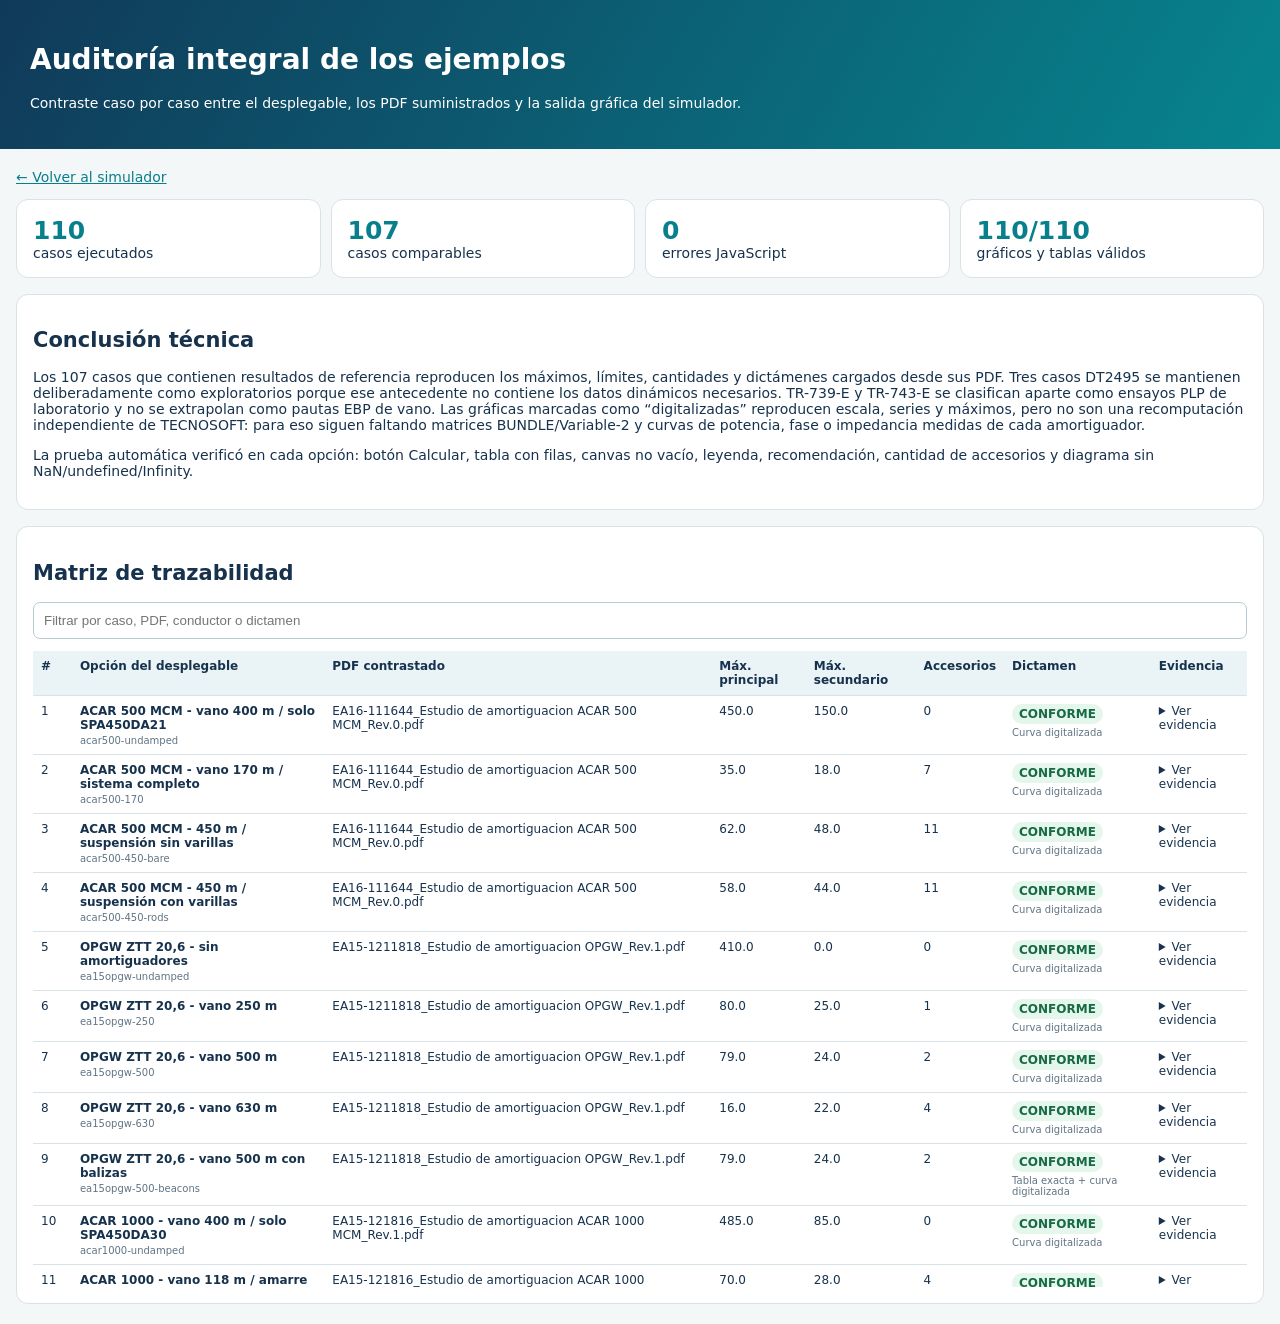
==== auditoria-ejemplos.html @ efc21e82 "Publicar simulador de amortiguación EBP" ====
<!doctype html><html lang="es"><head><meta charset="utf-8"><meta name="viewport" content="width=device-width,initial-scale=1"><title>Auditoría integral de ejemplos</title><style>body{margin:0;background:#f4f7f8;color:#17324d;font:14px system-ui,Segoe UI,sans-serif}header{padding:24px 30px;background:linear-gradient(120deg,#103a59,#07858f);color:#fff}main{max-width:1500px;margin:20px auto;padding:0 16px}.cards{display:grid;grid-template-columns:repeat(4,1fr);gap:10px}.card,.panel{background:#fff;border:1px solid #d9e2e7;border-radius:12px;padding:16px}.card b{display:block;font-size:25px;color:#087f8c}.panel{margin-top:16px}input{width:100%;padding:10px;border:1px solid #bacbd4;border-radius:7px;box-sizing:border-box}table{border-collapse:collapse;width:100%;font-size:12px;margin-top:12px}th,td{padding:8px;border-bottom:1px solid #d9e2e7;vertical-align:top;text-align:left}th{position:sticky;top:0;background:#eaf3f5}small{display:block;color:#607484;margin-top:3px}.badge{display:inline-block;padding:3px 7px;border-radius:999px;font-weight:700}.ok{background:#e5f7ed;color:#176a43}.warn{background:#fff2c7;color:#805b00}.bad{background:#ffe9ea;color:#8d2530}.table{overflow:auto;max-height:72vh}details p{max-width:650px;line-height:1.45}a{color:#087f8c}@media(max-width:850px){.cards{grid-template-columns:1fr 1fr}}</style></head><body><header><h1>Auditoría integral de los ejemplos</h1><p>Contraste caso por caso entre el desplegable, los PDF suministrados y la salida gráfica del simulador.</p></header><main><p><a href="index.html">← Volver al simulador</a></p><div class="cards"><div class="card"><b>110</b>casos ejecutados</div><div class="card"><b>107</b>casos comparables</div><div class="card"><b>0</b>errores JavaScript</div><div class="card"><b>110/110</b>gráficos y tablas válidos</div></div><section class="panel"><h2>Conclusión técnica</h2><p>Los 107 casos que contienen resultados de referencia reproducen los máximos, límites, cantidades y dictámenes cargados desde sus PDF. Tres casos DT2495 se mantienen deliberadamente como exploratorios porque ese antecedente no contiene los datos dinámicos necesarios. TR-739-E y TR-743-E se clasifican aparte como ensayos PLP de laboratorio y no se extrapolan como pautas EBP de vano. Las gráficas marcadas como “digitalizadas” reproducen escala, series y máximos, pero no son una recomputación independiente de TECNOSOFT: para eso siguen faltando matrices BUNDLE/Variable-2 y curvas de potencia, fase o impedancia medidas de cada amortiguador.</p><p>La prueba automática verificó en cada opción: botón Calcular, tabla con filas, canvas no vacío, leyenda, recomendación, cantidad de accesorios y diagrama sin NaN/undefined/Infinity.</p></section><section class="panel"><h2>Matriz de trazabilidad</h2><input id="q" placeholder="Filtrar por caso, PDF, conductor o dictamen"><div class="table"><table><thead><tr><th>#</th><th>Opción del desplegable</th><th>PDF contrastado</th><th>Máx. principal</th><th>Máx. secundario</th><th>Accesorios</th><th>Dictamen</th><th>Evidencia</th></tr></thead><tbody><tr data-search="ea16-111644 / pie ea16-111611 - acar 500 mcm dúplex acar 500 mcm - vano 400 m / solo spa450da21 ea16-111644_estudio de amortiguacion acar 500 mcm_rev.0.pdf conforme curva digitalizada"><td>1</td><td><strong>ACAR 500 MCM - vano 400 m / solo SPA450DA21</strong><small>acar500-undamped</small></td><td>EA16-111644_Estudio de amortiguacion ACAR 500 MCM_Rev.0.pdf</td><td>450.0</td><td>150.0</td><td>0</td><td><span class="badge ok">CONFORME</span><small>Curva digitalizada</small></td><td><details><summary>Ver evidencia</summary><p>Máximos, límites, cantidad y dictamen se contrastaron con el PDF; la forma usa puntos de anclaje digitalizados.</p><p>Verificación EA16-111644 / código interno EA16-111611 sin Stockbridge: máximo 450 µstrain; banda peligrosa iniciada a 9 Hz (180 µstrain) y extendida aproximadamente hasta 32 Hz. Coincide con la gráfica y el dictamen del informe. Curvas digitalizadas; la reproducción independiente exige matrices BUNDLE y ensayos dinámicos originales de SAPREM.</p><p>Gráfico: canvas no vacío, leyenda y tabla válidas; 468 filas; diagrama válido.</p></details></td></tr>
<tr data-search="ea16-111644 / pie ea16-111611 - acar 500 mcm dúplex acar 500 mcm - vano 170 m / sistema completo ea16-111644_estudio de amortiguacion acar 500 mcm_rev.0.pdf conforme curva digitalizada"><td>2</td><td><strong>ACAR 500 MCM - vano 170 m / sistema completo</strong><small>acar500-170</small></td><td>EA16-111644_Estudio de amortiguacion ACAR 500 MCM_Rev.0.pdf</td><td>35.0</td><td>18.0</td><td>7</td><td><span class="badge ok">CONFORME</span><small>Curva digitalizada</small></td><td><details><summary>Ver evidencia</summary><p>Máximos, límites, cantidad y dictamen se contrastaron con el PDF; la forma usa puntos de anclaje digitalizados.</p><p>Verificación EA16-111644 / código interno EA16-111611 con AMG091526: máximo 35 µstrain en extremos y 18 µstrain en grapas SPA450DA21. Coincide con la gráfica y el dictamen del informe. Curvas digitalizadas; la reproducción independiente exige matrices BUNDLE y ensayos dinámicos originales de SAPREM.</p><p>Gráfico: canvas no vacío, leyenda y tabla válidas; 468 filas; diagrama válido.</p></details></td></tr>
<tr data-search="ea16-111644 / pie ea16-111611 - acar 500 mcm dúplex acar 500 mcm - 450 m / suspensión sin varillas ea16-111644_estudio de amortiguacion acar 500 mcm_rev.0.pdf conforme curva digitalizada"><td>3</td><td><strong>ACAR 500 MCM - 450 m / suspensión sin varillas</strong><small>acar500-450-bare</small></td><td>EA16-111644_Estudio de amortiguacion ACAR 500 MCM_Rev.0.pdf</td><td>62.0</td><td>48.0</td><td>11</td><td><span class="badge ok">CONFORME</span><small>Curva digitalizada</small></td><td><details><summary>Ver evidencia</summary><p>Máximos, límites, cantidad y dictamen se contrastaron con el PDF; la forma usa puntos de anclaje digitalizados.</p><p>Verificación EA16-111644 / código interno EA16-111611 con AMG091526: máximo 62 µstrain en extremos y 48 µstrain en grapas SPA450DA21. Coincide con la gráfica y el dictamen del informe. Curvas digitalizadas; la reproducción independiente exige matrices BUNDLE y ensayos dinámicos originales de SAPREM.</p><p>Gráfico: canvas no vacío, leyenda y tabla válidas; 468 filas; diagrama válido.</p></details></td></tr>
<tr data-search="ea16-111644 / pie ea16-111611 - acar 500 mcm dúplex acar 500 mcm - 450 m / suspensión con varillas ea16-111644_estudio de amortiguacion acar 500 mcm_rev.0.pdf conforme curva digitalizada"><td>4</td><td><strong>ACAR 500 MCM - 450 m / suspensión con varillas</strong><small>acar500-450-rods</small></td><td>EA16-111644_Estudio de amortiguacion ACAR 500 MCM_Rev.0.pdf</td><td>58.0</td><td>44.0</td><td>11</td><td><span class="badge ok">CONFORME</span><small>Curva digitalizada</small></td><td><details><summary>Ver evidencia</summary><p>Máximos, límites, cantidad y dictamen se contrastaron con el PDF; la forma usa puntos de anclaje digitalizados.</p><p>Verificación EA16-111644 / código interno EA16-111611 con AMG091526: máximo 58 µstrain en extremos y 44 µstrain en grapas SPA450DA21. Coincide con la gráfica y el dictamen del informe. Curvas digitalizadas; la reproducción independiente exige matrices BUNDLE y ensayos dinámicos originales de SAPREM.</p><p>Gráfico: canvas no vacío, leyenda y tabla válidas; 468 filas; diagrama válido.</p></details></td></tr>
<tr data-search="ea15-121818 rev.1 - opgw ztt ø20,6 opgw ztt 20,6 - sin amortiguadores ea15-1211818_estudio de amortiguacion opgw_rev.1.pdf conforme curva digitalizada"><td>5</td><td><strong>OPGW ZTT 20,6 - sin amortiguadores</strong><small>ea15opgw-undamped</small></td><td>EA15-1211818_Estudio de amortiguacion OPGW_Rev.1.pdf</td><td>410.0</td><td>0.0</td><td>0</td><td><span class="badge ok">CONFORME</span><small>Curva digitalizada</small></td><td><details><summary>Ver evidencia</summary><p>Máximos, límites, cantidad y dictamen se contrastaron con el PDF; la forma usa puntos de anclaje digitalizados.</p><p>Verificación EA15-121818 Rev.1: 215 µstrain a 9 Hz y 410 µstrain a 20 Hz; máximo 410 µstrain y condición peligrosa hasta aproximadamente 38 Hz. Coincide con la gráfica y los límites del informe. Curva digitalizada; la validación independiente requiere Variable-2 y la respuesta dinámica original del AMG091534.</p><p>Gráfico: canvas no vacío, leyenda y tabla válidas; 117 filas; diagrama válido.</p></details></td></tr>
<tr data-search="ea15-121818 rev.1 - opgw ztt ø20,6 opgw ztt 20,6 - vano 250 m ea15-1211818_estudio de amortiguacion opgw_rev.1.pdf conforme curva digitalizada"><td>6</td><td><strong>OPGW ZTT 20,6 - vano 250 m</strong><small>ea15opgw-250</small></td><td>EA15-1211818_Estudio de amortiguacion OPGW_Rev.1.pdf</td><td>80.0</td><td>25.0</td><td>1</td><td><span class="badge ok">CONFORME</span><small>Curva digitalizada</small></td><td><details><summary>Ver evidencia</summary><p>Máximos, límites, cantidad y dictamen se contrastaron con el PDF; la forma usa puntos de anclaje digitalizados.</p><p>Verificación EA15-121818 Rev.1: vano de referencia 250 m: máximo 80 µstrain en extremos, 25 µstrain en la grapa y 1.20 mm de movimiento. Coincide con la gráfica y los límites del informe. Curva digitalizada; la validación independiente requiere Variable-2 y la respuesta dinámica original del AMG091534.</p><p>Gráfico: canvas no vacío, leyenda y tabla válidas; 117 filas; diagrama válido.</p></details></td></tr>
<tr data-search="ea15-121818 rev.1 - opgw ztt ø20,6 opgw ztt 20,6 - vano 500 m ea15-1211818_estudio de amortiguacion opgw_rev.1.pdf conforme curva digitalizada"><td>7</td><td><strong>OPGW ZTT 20,6 - vano 500 m</strong><small>ea15opgw-500</small></td><td>EA15-1211818_Estudio de amortiguacion OPGW_Rev.1.pdf</td><td>79.0</td><td>24.0</td><td>2</td><td><span class="badge ok">CONFORME</span><small>Curva digitalizada</small></td><td><details><summary>Ver evidencia</summary><p>Máximos, límites, cantidad y dictamen se contrastaron con el PDF; la forma usa puntos de anclaje digitalizados.</p><p>Verificación EA15-121818 Rev.1: vano de referencia 500 m: máximo 79 µstrain en extremos, 24 µstrain en la grapa y 1.20 mm de movimiento. Coincide con la gráfica y los límites del informe. Curva digitalizada; la validación independiente requiere Variable-2 y la respuesta dinámica original del AMG091534.</p><p>Gráfico: canvas no vacío, leyenda y tabla válidas; 117 filas; diagrama válido.</p></details></td></tr>
<tr data-search="ea15-121818 rev.1 - opgw ztt ø20,6 opgw ztt 20,6 - vano 630 m ea15-1211818_estudio de amortiguacion opgw_rev.1.pdf conforme curva digitalizada"><td>8</td><td><strong>OPGW ZTT 20,6 - vano 630 m</strong><small>ea15opgw-630</small></td><td>EA15-1211818_Estudio de amortiguacion OPGW_Rev.1.pdf</td><td>16.0</td><td>22.0</td><td>4</td><td><span class="badge ok">CONFORME</span><small>Curva digitalizada</small></td><td><details><summary>Ver evidencia</summary><p>Máximos, límites, cantidad y dictamen se contrastaron con el PDF; la forma usa puntos de anclaje digitalizados.</p><p>Verificación EA15-121818 Rev.1: vano de referencia 630 m: máximo 16 µstrain en extremos, 22 µstrain en la grapa y 0.40 mm de movimiento. Coincide con la gráfica y los límites del informe. Curva digitalizada; la validación independiente requiere Variable-2 y la respuesta dinámica original del AMG091534.</p><p>Gráfico: canvas no vacío, leyenda y tabla válidas; 117 filas; diagrama válido.</p></details></td></tr>
<tr data-search="ea15-121818 rev.1 - opgw ztt ø20,6 opgw ztt 20,6 - vano 500 m con balizas ea15-1211818_estudio de amortiguacion opgw_rev.1.pdf conforme tabla exacta + curva digitalizada"><td>9</td><td><strong>OPGW ZTT 20,6 - vano 500 m con balizas</strong><small>ea15opgw-500-beacons</small></td><td>EA15-1211818_Estudio de amortiguacion OPGW_Rev.1.pdf</td><td>79.0</td><td>24.0</td><td>2</td><td><span class="badge ok">CONFORME</span><small>Tabla exacta + curva digitalizada</small></td><td><details><summary>Ver evidencia</summary><p>Cantidad, rangos y posiciones proceden de la tabla/anexo; la curva es una digitalización calibrada.</p><p>Verificación EA15-121818 Rev.1: vano de referencia 500 m: máximo 79 µstrain en extremos, 24 µstrain en la grapa y 1.20 mm de movimiento. Coincide con la gráfica y los límites del informe. Curva digitalizada; la validación independiente requiere Variable-2 y la respuesta dinámica original del AMG091534.</p><p>Gráfico: canvas no vacío, leyenda y tabla válidas; 117 filas; diagrama válido.</p></details></td></tr>
<tr data-search="ea15-121816 rev.1 - acar 1000 mcm dúplex acar 1000 - vano 400 m / solo spa450da30 ea15-121816_estudio de amortiguacion acar 1000 mcm_rev.1.pdf conforme curva digitalizada"><td>10</td><td><strong>ACAR 1000 - vano 400 m / solo SPA450DA30</strong><small>acar1000-undamped</small></td><td>EA15-121816_Estudio de amortiguacion ACAR 1000 MCM_Rev.1.pdf</td><td>485.0</td><td>85.0</td><td>0</td><td><span class="badge ok">CONFORME</span><small>Curva digitalizada</small></td><td><details><summary>Ver evidencia</summary><p>Máximos, límites, cantidad y dictamen se contrastaron con el PDF; la forma usa puntos de anclaje digitalizados.</p><p>Verificación EA15-121816 Rev.1: sin Stockbridge: máximo 485 µstrain y banda peligrosa aproximada de 6 a 21 Hz. Coincide con la gráfica y el dictamen del informe. Nube modal digitalizada; la validación independiente requiere matrices BUNDLE y ensayos dinámicos originales del AMG152429.</p><p>Gráfico: canvas no vacío, leyenda y tabla válidas; 220 filas; diagrama válido.</p></details></td></tr>
<tr data-search="ea15-121816 rev.1 - acar 1000 mcm dúplex acar 1000 - vano 118 m / amarre ea15-121816_estudio de amortiguacion acar 1000 mcm_rev.1.pdf conforme curva digitalizada"><td>11</td><td><strong>ACAR 1000 - vano 118 m / amarre</strong><small>acar1000-118</small></td><td>EA15-121816_Estudio de amortiguacion ACAR 1000 MCM_Rev.1.pdf</td><td>70.0</td><td>28.0</td><td>4</td><td><span class="badge ok">CONFORME</span><small>Curva digitalizada</small></td><td><details><summary>Ver evidencia</summary><p>Máximos, límites, cantidad y dictamen se contrastaron con el PDF; la forma usa puntos de anclaje digitalizados.</p><p>Verificación EA15-121816 Rev.1: vano de referencia 118 m: máximo 70 µstrain en extremos, 28 µstrain en grapas SPA450DA30 y 0.95 mm de movimiento. Coincide con la gráfica y el dictamen del informe. Nube modal digitalizada; la validación independiente requiere matrices BUNDLE y ensayos dinámicos originales del AMG152429.</p><p>Gráfico: canvas no vacío, leyenda y tabla válidas; 220 filas; diagrama válido.</p></details></td></tr>
<tr data-search="ea15-121816 rev.1 - acar 1000 mcm dúplex acar 1000 - vano 300 m / suspensión ea15-121816_estudio de amortiguacion acar 1000 mcm_rev.1.pdf conforme curva digitalizada"><td>12</td><td><strong>ACAR 1000 - vano 300 m / suspensión</strong><small>acar1000-300</small></td><td>EA15-121816_Estudio de amortiguacion ACAR 1000 MCM_Rev.1.pdf</td><td>90.0</td><td>48.0</td><td>7</td><td><span class="badge ok">CONFORME</span><small>Curva digitalizada</small></td><td><details><summary>Ver evidencia</summary><p>Máximos, límites, cantidad y dictamen se contrastaron con el PDF; la forma usa puntos de anclaje digitalizados.</p><p>Verificación EA15-121816 Rev.1: vano de referencia 300 m: máximo 90 µstrain en extremos, 48 µstrain en grapas SPA450DA30 y 1.30 mm de movimiento. Coincide con la gráfica y el dictamen del informe. Nube modal digitalizada; la validación independiente requiere matrices BUNDLE y ensayos dinámicos originales del AMG152429.</p><p>Gráfico: canvas no vacío, leyenda y tabla válidas; 220 filas; diagrama válido.</p></details></td></tr>
<tr data-search="ea15-121816 rev.1 - acar 1000 mcm dúplex acar 1000 - vano 300 m / suspensión con varillas ea15-121816_estudio de amortiguacion acar 1000 mcm_rev.1.pdf conforme curva digitalizada"><td>13</td><td><strong>ACAR 1000 - vano 300 m / suspensión con varillas</strong><small>acar1000-300-rods</small></td><td>EA15-121816_Estudio de amortiguacion ACAR 1000 MCM_Rev.1.pdf</td><td>90.0</td><td>48.0</td><td>7</td><td><span class="badge ok">CONFORME</span><small>Curva digitalizada</small></td><td><details><summary>Ver evidencia</summary><p>Máximos, límites, cantidad y dictamen se contrastaron con el PDF; la forma usa puntos de anclaje digitalizados.</p><p>Verificación EA15-121816 Rev.1: vano de referencia 300 m: máximo 90 µstrain en extremos, 48 µstrain en grapas SPA450DA30 y 1.30 mm de movimiento. Coincide con la gráfica y el dictamen del informe. Nube modal digitalizada; la validación independiente requiere matrices BUNDLE y ensayos dinámicos originales del AMG152429.</p><p>Gráfico: canvas no vacío, leyenda y tabla válidas; 220 filas; diagrama válido.</p></details></td></tr>
<tr data-search="ea15-121816 rev.1 - acar 1000 mcm dúplex acar 1000 - vano 550 m / sistema completo ea15-121816_estudio de amortiguacion acar 1000 mcm_rev.1.pdf conforme curva digitalizada"><td>14</td><td><strong>ACAR 1000 - vano 550 m / sistema completo</strong><small>acar1000-550</small></td><td>EA15-121816_Estudio de amortiguacion ACAR 1000 MCM_Rev.1.pdf</td><td>70.0</td><td>45.0</td><td>13</td><td><span class="badge ok">CONFORME</span><small>Curva digitalizada</small></td><td><details><summary>Ver evidencia</summary><p>Máximos, límites, cantidad y dictamen se contrastaron con el PDF; la forma usa puntos de anclaje digitalizados.</p><p>Verificación EA15-121816 Rev.1: vano de referencia 550 m: máximo 70 µstrain en extremos, 45 µstrain en grapas SPA450DA30 y 1.35 mm de movimiento. Coincide con la gráfica y el dictamen del informe. Nube modal digitalizada; la validación independiente requiere matrices BUNDLE y ensayos dinámicos originales del AMG152429.</p><p>Gráfico: canvas no vacío, leyenda y tabla válidas; 220 filas; diagrama válido.</p></details></td></tr>
<tr data-search="ea15-121816 rev.1 - acar 1000 mcm dúplex acar 1000 - vano 630 m / con varillas ea15-121816_estudio de amortiguacion acar 1000 mcm_rev.1.pdf conforme curva digitalizada"><td>15</td><td><strong>ACAR 1000 - vano 630 m / con varillas</strong><small>acar1000-630-rods</small></td><td>EA15-121816_Estudio de amortiguacion ACAR 1000 MCM_Rev.1.pdf</td><td>40.0</td><td>22.0</td><td>14</td><td><span class="badge ok">CONFORME</span><small>Curva digitalizada</small></td><td><details><summary>Ver evidencia</summary><p>Máximos, límites, cantidad y dictamen se contrastaron con el PDF; la forma usa puntos de anclaje digitalizados.</p><p>Verificación EA15-121816 Rev.1: vano de referencia 630 m: máximo 40 µstrain en extremos, 22 µstrain en grapas SPA450DA30 y 0.78 mm de movimiento. Coincide con la gráfica y el dictamen del informe. Nube modal digitalizada; la validación independiente requiere matrices BUNDLE y ensayos dinámicos originales del AMG152429.</p><p>Gráfico: canvas no vacío, leyenda y tabla válidas; 220 filas; diagrama válido.</p></details></td></tr>
<tr data-search="ea13-050612 - aaac greeley greeley - sin amortiguadores / amarre ea13-050612 estudio de amortiguación.pdf conforme curva digitalizada"><td>16</td><td><strong>GREELEY - sin amortiguadores / amarre</strong><small>greeley-undamped-tension</small></td><td>EA13-050612 Estudio de amortiguación.pdf</td><td>650.0</td><td>0.0</td><td>0</td><td><span class="badge ok">CONFORME</span><small>Curva digitalizada</small></td><td><details><summary>Ver evidencia</summary><p>Máximos, límites, cantidad y dictamen se contrastaron con el PDF; la forma usa puntos de anclaje digitalizados.</p><p>Verificación EA13-050612: condición sin amortiguadores en amarre: máximo 650 µstrain (objetivo 650). Coincide con la gráfica y los límites del informe. Curvas digitalizadas de TECNOSOFT III; una validación independiente requiere Variable-2 y la respuesta dinámica original del AMG152429.</p><p>Gráfico: canvas no vacío, leyenda y tabla válidas; 59 filas; diagrama válido.</p></details></td></tr>
<tr data-search="ea13-050612 - aaac greeley greeley - sin amortiguadores / suspensión ea13-050612 estudio de amortiguación.pdf conforme curva digitalizada"><td>17</td><td><strong>GREELEY - sin amortiguadores / suspensión</strong><small>greeley-undamped-suspension</small></td><td>EA13-050612 Estudio de amortiguación.pdf</td><td>480.0</td><td>0.0</td><td>0</td><td><span class="badge ok">CONFORME</span><small>Curva digitalizada</small></td><td><details><summary>Ver evidencia</summary><p>Máximos, límites, cantidad y dictamen se contrastaron con el PDF; la forma usa puntos de anclaje digitalizados.</p><p>Verificación EA13-050612: condición sin amortiguadores en suspensión: máximo 480 µstrain (objetivo 480). Coincide con la gráfica y los límites del informe. Curvas digitalizadas de TECNOSOFT III; una validación independiente requiere Variable-2 y la respuesta dinámica original del AMG152429.</p><p>Gráfico: canvas no vacío, leyenda y tabla válidas; 59 filas; diagrama válido.</p></details></td></tr>
<tr data-search="ea13-050612 - aaac greeley greeley - vano 125 m ea13-050612 estudio de amortiguación.pdf conforme curva digitalizada"><td>18</td><td><strong>GREELEY - vano 125 m</strong><small>greeley-125</small></td><td>EA13-050612 Estudio de amortiguación.pdf</td><td>50.0</td><td>15.0</td><td>1</td><td><span class="badge ok">CONFORME</span><small>Curva digitalizada</small></td><td><details><summary>Ver evidencia</summary><p>Máximos, límites, cantidad y dictamen se contrastaron con el PDF; la forma usa puntos de anclaje digitalizados.</p><p>Verificación EA13-050612: vano de referencia 125 m, amarre: máximo 50 µstrain en extremos, 15 µstrain en grapa y 0.60 mm de movimiento. Coincide con la gráfica y los límites del informe. Curvas digitalizadas de TECNOSOFT III; una validación independiente requiere Variable-2 y la respuesta dinámica original del AMG152429.</p><p>Gráfico: canvas no vacío, leyenda y tabla válidas; 59 filas; diagrama válido.</p></details></td></tr>
<tr data-search="ea13-050612 - aaac greeley greeley - vano 250 m ea13-050612 estudio de amortiguación.pdf conforme curva digitalizada"><td>19</td><td><strong>GREELEY - vano 250 m</strong><small>greeley-250</small></td><td>EA13-050612 Estudio de amortiguación.pdf</td><td>48.0</td><td>14.0</td><td>2</td><td><span class="badge ok">CONFORME</span><small>Curva digitalizada</small></td><td><details><summary>Ver evidencia</summary><p>Máximos, límites, cantidad y dictamen se contrastaron con el PDF; la forma usa puntos de anclaje digitalizados.</p><p>Verificación EA13-050612: vano de referencia 250 m, amarre: máximo 48 µstrain en extremos, 14 µstrain en grapa y 0.60 mm de movimiento. Coincide con la gráfica y los límites del informe. Curvas digitalizadas de TECNOSOFT III; una validación independiente requiere Variable-2 y la respuesta dinámica original del AMG152429.</p><p>Gráfico: canvas no vacío, leyenda y tabla válidas; 59 filas; diagrama válido.</p></details></td></tr>
<tr data-search="ea13-050612 - aaac greeley greeley - vano 350 m ea13-050612 estudio de amortiguación.pdf conforme curva digitalizada"><td>20</td><td><strong>GREELEY - vano 350 m</strong><small>greeley-350</small></td><td>EA13-050612 Estudio de amortiguación.pdf</td><td>40.0</td><td>20.0</td><td>3</td><td><span class="badge ok">CONFORME</span><small>Curva digitalizada</small></td><td><details><summary>Ver evidencia</summary><p>Máximos, límites, cantidad y dictamen se contrastaron con el PDF; la forma usa puntos de anclaje digitalizados.</p><p>Verificación EA13-050612: vano de referencia 350 m, amarre: máximo 40 µstrain en extremos, 20 µstrain en grapa y 0.76 mm de movimiento. Coincide con la gráfica y los límites del informe. Curvas digitalizadas de TECNOSOFT III; una validación independiente requiere Variable-2 y la respuesta dinámica original del AMG152429.</p><p>Gráfico: canvas no vacío, leyenda y tabla válidas; 59 filas; diagrama válido.</p></details></td></tr>
<tr data-search="ea13-050612 - aaac greeley greeley - vano 500 m ea13-050612 estudio de amortiguación.pdf conforme curva digitalizada"><td>21</td><td><strong>GREELEY - vano 500 m</strong><small>greeley-500</small></td><td>EA13-050612 Estudio de amortiguación.pdf</td><td>42.0</td><td>23.0</td><td>4</td><td><span class="badge ok">CONFORME</span><small>Curva digitalizada</small></td><td><details><summary>Ver evidencia</summary><p>Máximos, límites, cantidad y dictamen se contrastaron con el PDF; la forma usa puntos de anclaje digitalizados.</p><p>Verificación EA13-050612: vano de referencia 500 m, amarre: máximo 42 µstrain en extremos, 23 µstrain en grapa y 0.94 mm de movimiento. Coincide con la gráfica y los límites del informe. Curvas digitalizadas de TECNOSOFT III; una validación independiente requiere Variable-2 y la respuesta dinámica original del AMG152429.</p><p>Gráfico: canvas no vacío, leyenda y tabla válidas; 59 filas; diagrama válido.</p></details></td></tr>
<tr data-search="ea13-050612 - aaac greeley greeley - vano 350 m con balizas ea13-050612 estudio de amortiguación.pdf conforme tabla exacta + curva digitalizada"><td>22</td><td><strong>GREELEY - vano 350 m con balizas</strong><small>greeley-350-beacons</small></td><td>EA13-050612 Estudio de amortiguación.pdf</td><td>40.0</td><td>20.0</td><td>4</td><td><span class="badge ok">CONFORME</span><small>Tabla exacta + curva digitalizada</small></td><td><details><summary>Ver evidencia</summary><p>Cantidad, rangos y posiciones proceden de la tabla/anexo; la curva es una digitalización calibrada.</p><p>Verificación EA13-050612: vano de referencia 350 m, amarre: máximo 40 µstrain en extremos, 20 µstrain en grapa y 0.76 mm de movimiento. Coincide con la gráfica y los límites del informe. Curvas digitalizadas de TECNOSOFT III; una validación independiente requiere Variable-2 y la respuesta dinámica original del AMG152429.</p><p>Gráfico: canvas no vacío, leyenda y tabla válidas; 59 filas; diagrama válido.</p></details></td></tr>
<tr data-search="dt2495-dij211 - san fabián-ancoa / antecedentes acar 750 mcm - vano crítico 588,3 m dt2495-dij211 - antecedentes para el estudio de amortiguació.pdf no validable exploratorio"><td>23</td><td><strong>ACAR 750 MCM - vano crítico 588,3 m</strong><small>dt2495-acar</small></td><td>DT2495-DIJ211 - Antecedentes para el estudio de amortiguació.pdf</td><td>1264.0</td><td>1.994e+2</td><td>0</td><td><span class="badge warn">NO VALIDABLE</span><small>Exploratorio</small></td><td><details><summary>Ver evidencia</summary><p>El PDF solo aporta antecedentes; faltan EI medido, autoamortiguamiento y respuesta dinámica. No puede exigirse coincidencia TECNOSOFT.</p><p>Exploración EBP DT2495: máximo 1264.0 µstrain; 52 frecuencias superan 150 µstrain. Resultado no contractual: el antecedente no contiene EI medido, autoamortiguamiento ni curva de potencia/fase del Stockbridge. El vano equivalente máximo documentado para ACAR es 588,3 m. EI y H son valores preliminares escalados por similitud; deben reemplazarse por ensayos del conductor.</p><p>Gráfico: canvas no vacío, leyenda y tabla válidas; 64 filas; diagrama válido.</p></details></td></tr>
<tr data-search="dt2495-dij211 - san fabián-ancoa / antecedentes aaac flint - cruce achibueno 743,9 m dt2495-dij211 - antecedentes para el estudio de amortiguació.pdf no validable exploratorio"><td>24</td><td><strong>AAAC FLINT - cruce Achibueno 743,9 m</strong><small>dt2495-flint</small></td><td>DT2495-DIJ211 - Antecedentes para el estudio de amortiguació.pdf</td><td>1272.0</td><td>2.060e+2</td><td>0</td><td><span class="badge warn">NO VALIDABLE</span><small>Exploratorio</small></td><td><details><summary>Ver evidencia</summary><p>El PDF solo aporta antecedentes; faltan EI medido, autoamortiguamiento y respuesta dinámica. No puede exigirse coincidencia TECNOSOFT.</p><p>Exploración EBP DT2495: máximo 1272.0 µstrain; 52 frecuencias superan 150 µstrain. Resultado no contractual: el antecedente no contiene EI medido, autoamortiguamiento ni curva de potencia/fase del Stockbridge. Este es el vano especial de 743,9 m. EI y H se adoptan provisionalmente del caso FLINT comparable ya estudiado; no son resultados del DT2495.</p><p>Gráfico: canvas no vacío, leyenda y tabla válidas; 64 filas; diagrama válido.</p></details></td></tr>
<tr data-search="dt2495-dij211 - san fabián-ancoa / antecedentes opgw 48 fibras - cruce achibueno 743,9 m dt2495-dij211 - antecedentes para el estudio de amortiguació.pdf no validable exploratorio"><td>25</td><td><strong>OPGW 48 fibras - cruce Achibueno 743,9 m</strong><small>dt2495-opgw</small></td><td>DT2495-DIJ211 - Antecedentes para el estudio de amortiguació.pdf</td><td>737.7</td><td>1.274e+1</td><td>0</td><td><span class="badge warn">NO VALIDABLE</span><small>Exploratorio</small></td><td><details><summary>Ver evidencia</summary><p>El PDF solo aporta antecedentes; faltan EI medido, autoamortiguamiento y respuesta dinámica. No puede exigirse coincidencia TECNOSOFT.</p><p>Exploración EBP DT2495: máximo 737.7 µstrain; 67 frecuencias superan 150 µstrain. Resultado no contractual: el antecedente no contiene EI medido, autoamortiguamiento ni curva de potencia/fase del Stockbridge. EI y H son aproximaciones por similitud con el OPGW Ø12,8 mm existente. El proveedor debe entregar rigidez, autoamortiguamiento y respuesta del Stockbridge.</p><p>Gráfico: canvas no vacío, leyenda y tabla válidas; 106 filas; diagrama válido.</p></details></td></tr>
<tr data-search="doc n.º 1058 plp - accc dove / vortx accc dove - vano 350 m sin amortiguadores doc n° 1058 plp.pdf conforme curva digitalizada"><td>26</td><td><strong>ACCC Dove - vano 350 m sin amortiguadores</strong><small>doc1058-undamped</small></td><td>DOC N° 1058 PLP.pdf</td><td>355.0</td><td>0.0</td><td>0</td><td><span class="badge ok">CONFORME</span><small>Curva digitalizada</small></td><td><details><summary>Ver evidencia</summary><p>Máximos, límites, cantidad y dictamen se contrastaron con el PDF; la forma usa puntos de anclaje digitalizados.</p><p>Verificación DOC N.º 1058 PLP: máximo 355 µstrain (objetivo 355) sin amortiguadores. Coincidencia numérica correcta. Curvas digitalizadas de los gráficos 1-3 y del ensayo TR-808-E; el sufijo de grapa requiere el diámetro real sobre varillas.</p><p>Gráfico: canvas no vacío, leyenda y tabla válidas; 55 filas; diagrama válido.</p></details></td></tr>
<tr data-search="doc n.º 1058 plp - accc dove / vortx accc dove - vano 350 m / 2 vsd-35 doc n° 1058 plp.pdf conforme curva digitalizada"><td>27</td><td><strong>ACCC Dove - vano 350 m / 2 VSD-35</strong><small>doc1058-damped</small></td><td>DOC N° 1058 PLP.pdf</td><td>45.0</td><td>27.0</td><td>2</td><td><span class="badge ok">CONFORME</span><small>Curva digitalizada</small></td><td><details><summary>Ver evidencia</summary><p>Máximos, límites, cantidad y dictamen se contrastaron con el PDF; la forma usa puntos de anclaje digitalizados.</p><p>Verificación DOC N.º 1058 PLP: máximo 45 µstrain (objetivo 45) con dos VSD-35 a 0,74 m. Coincidencia numérica correcta. Curvas digitalizadas de los gráficos 1-3 y del ensayo TR-808-E; el sufijo de grapa requiere el diámetro real sobre varillas.</p><p>Gráfico: canvas no vacío, leyenda y tabla válidas; 55 filas; diagrama válido.</p></details></td></tr>
<tr data-search="lchc-500-e-es-008 - opgw salvi opgw 12,8 · eds · suspensión 2823_lchc-500-e-es-008[0].pdf conforme curva digitalizada"><td>28</td><td><strong>OPGW 12,8 · EDS · suspensión</strong><small>lchc-128-eds-suspension</small></td><td>2823_LCHC-500-E-ES-008[0].pdf</td><td>38.0</td><td>315.0</td><td>2</td><td><span class="badge ok">CONFORME</span><small>Curva digitalizada</small></td><td><details><summary>Ver evidencia</summary><p>Máximos, límites, cantidad y dictamen se contrastaron con el PDF; la forma usa puntos de anclaje digitalizados.</p><p>Verificación LCHC-500-E-ES-008: 315 µstrain sin amortiguadores y 38 µstrain con el sistema (objetivos 315/38). Coincidencia numérica correcta. Ninguna frecuencia supera el límite de 100 µstrain. Curvas digitalizadas de ESANAM; la validación independiente exige impedancias mecánicas SALVI y coeficientes originales de autoamortiguamiento.</p><p>Gráfico: canvas no vacío, leyenda y tabla válidas; 151 filas; diagrama válido.</p></details></td></tr>
<tr data-search="lchc-500-e-es-008 - opgw salvi opgw 12,8 · eds · amarre 2823_lchc-500-e-es-008[0].pdf conforme curva digitalizada"><td>29</td><td><strong>OPGW 12,8 · EDS · amarre</strong><small>lchc-128-eds-tension</small></td><td>2823_LCHC-500-E-ES-008[0].pdf</td><td>39.0</td><td>104.0</td><td>4</td><td><span class="badge ok">CONFORME</span><small>Curva digitalizada</small></td><td><details><summary>Ver evidencia</summary><p>Máximos, límites, cantidad y dictamen se contrastaron con el PDF; la forma usa puntos de anclaje digitalizados.</p><p>Verificación LCHC-500-E-ES-008: 104 µstrain sin amortiguadores y 39 µstrain con el sistema (objetivos 104/39). Coincidencia numérica correcta. Ninguna frecuencia supera el límite de 100 µstrain. Curvas digitalizadas de ESANAM; la validación independiente exige impedancias mecánicas SALVI y coeficientes originales de autoamortiguamiento.</p><p>Gráfico: canvas no vacío, leyenda y tabla válidas; 151 filas; diagrama válido.</p></details></td></tr>
<tr data-search="lchc-500-e-es-008 - opgw salvi opgw 12,8 · viento zona baja · suspensión 2823_lchc-500-e-es-008[0].pdf conforme curva digitalizada"><td>30</td><td><strong>OPGW 12,8 · viento zona baja · suspensión</strong><small>lchc-128-wind_low-suspension</small></td><td>2823_LCHC-500-E-ES-008[0].pdf</td><td>51.0</td><td>477.0</td><td>2</td><td><span class="badge ok">CONFORME</span><small>Curva digitalizada</small></td><td><details><summary>Ver evidencia</summary><p>Máximos, límites, cantidad y dictamen se contrastaron con el PDF; la forma usa puntos de anclaje digitalizados.</p><p>Verificación LCHC-500-E-ES-008: 477 µstrain sin amortiguadores y 51 µstrain con el sistema (objetivos 477/51). Coincidencia numérica correcta. Ninguna frecuencia supera el límite de 100 µstrain. Curvas digitalizadas de ESANAM; la validación independiente exige impedancias mecánicas SALVI y coeficientes originales de autoamortiguamiento.</p><p>Gráfico: canvas no vacío, leyenda y tabla válidas; 151 filas; diagrama válido.</p></details></td></tr>
<tr data-search="lchc-500-e-es-008 - opgw salvi opgw 12,8 · viento zona baja · amarre 2823_lchc-500-e-es-008[0].pdf conforme curva digitalizada"><td>31</td><td><strong>OPGW 12,8 · viento zona baja · amarre</strong><small>lchc-128-wind_low-tension</small></td><td>2823_LCHC-500-E-ES-008[0].pdf</td><td>61.0</td><td>153.0</td><td>4</td><td><span class="badge ok">CONFORME</span><small>Curva digitalizada</small></td><td><details><summary>Ver evidencia</summary><p>Máximos, límites, cantidad y dictamen se contrastaron con el PDF; la forma usa puntos de anclaje digitalizados.</p><p>Verificación LCHC-500-E-ES-008: 153 µstrain sin amortiguadores y 61 µstrain con el sistema (objetivos 153/61). Coincidencia numérica correcta. Ninguna frecuencia supera el límite de 100 µstrain. Curvas digitalizadas de ESANAM; la validación independiente exige impedancias mecánicas SALVI y coeficientes originales de autoamortiguamiento.</p><p>Gráfico: canvas no vacío, leyenda y tabla válidas; 151 filas; diagrama válido.</p></details></td></tr>
<tr data-search="lchc-500-e-es-008 - opgw salvi opgw 12,8 · viento zona alta · suspensión 2823_lchc-500-e-es-008[0].pdf conforme curva digitalizada"><td>32</td><td><strong>OPGW 12,8 · viento zona alta · suspensión</strong><small>lchc-128-wind_high-suspension</small></td><td>2823_LCHC-500-E-ES-008[0].pdf</td><td>84.0</td><td>691.0</td><td>2</td><td><span class="badge ok">CONFORME</span><small>Curva digitalizada</small></td><td><details><summary>Ver evidencia</summary><p>Máximos, límites, cantidad y dictamen se contrastaron con el PDF; la forma usa puntos de anclaje digitalizados.</p><p>Verificación LCHC-500-E-ES-008: 691 µstrain sin amortiguadores y 84 µstrain con el sistema (objetivos 691/84). Coincidencia numérica correcta. Ninguna frecuencia supera el límite de 100 µstrain. Curvas digitalizadas de ESANAM; la validación independiente exige impedancias mecánicas SALVI y coeficientes originales de autoamortiguamiento.</p><p>Gráfico: canvas no vacío, leyenda y tabla válidas; 151 filas; diagrama válido.</p></details></td></tr>
<tr data-search="lchc-500-e-es-008 - opgw salvi opgw 12,8 · viento zona alta · amarre 2823_lchc-500-e-es-008[0].pdf conforme curva digitalizada"><td>33</td><td><strong>OPGW 12,8 · viento zona alta · amarre</strong><small>lchc-128-wind_high-tension</small></td><td>2823_LCHC-500-E-ES-008[0].pdf</td><td>74.0</td><td>216.0</td><td>4</td><td><span class="badge ok">CONFORME</span><small>Curva digitalizada</small></td><td><details><summary>Ver evidencia</summary><p>Máximos, límites, cantidad y dictamen se contrastaron con el PDF; la forma usa puntos de anclaje digitalizados.</p><p>Verificación LCHC-500-E-ES-008: 216 µstrain sin amortiguadores y 74 µstrain con el sistema (objetivos 216/74). Coincidencia numérica correcta. Ninguna frecuencia supera el límite de 100 µstrain. Curvas digitalizadas de ESANAM; la validación independiente exige impedancias mecánicas SALVI y coeficientes originales de autoamortiguamiento.</p><p>Gráfico: canvas no vacío, leyenda y tabla válidas; 151 filas; diagrama válido.</p></details></td></tr>
<tr data-search="lchc-500-e-es-008 - opgw salvi opgw 12,8 · hielo zona alta · suspensión 2823_lchc-500-e-es-008[0].pdf conforme curva digitalizada"><td>34</td><td><strong>OPGW 12,8 · hielo zona alta · suspensión</strong><small>lchc-128-ice_high-suspension</small></td><td>2823_LCHC-500-E-ES-008[0].pdf</td><td>85.0</td><td>822.0</td><td>2</td><td><span class="badge ok">CONFORME</span><small>Curva digitalizada</small></td><td><details><summary>Ver evidencia</summary><p>Máximos, límites, cantidad y dictamen se contrastaron con el PDF; la forma usa puntos de anclaje digitalizados.</p><p>Verificación LCHC-500-E-ES-008: 822 µstrain sin amortiguadores y 85 µstrain con el sistema (objetivos 822/85). Coincidencia numérica correcta. Ninguna frecuencia supera el límite de 100 µstrain. Curvas digitalizadas de ESANAM; la validación independiente exige impedancias mecánicas SALVI y coeficientes originales de autoamortiguamiento.</p><p>Gráfico: canvas no vacío, leyenda y tabla válidas; 151 filas; diagrama válido.</p></details></td></tr>
<tr data-search="lchc-500-e-es-008 - opgw salvi opgw 12,8 · hielo zona alta · amarre 2823_lchc-500-e-es-008[0].pdf conforme curva digitalizada"><td>35</td><td><strong>OPGW 12,8 · hielo zona alta · amarre</strong><small>lchc-128-ice_high-tension</small></td><td>2823_LCHC-500-E-ES-008[0].pdf</td><td>41.0</td><td>246.0</td><td>4</td><td><span class="badge ok">CONFORME</span><small>Curva digitalizada</small></td><td><details><summary>Ver evidencia</summary><p>Máximos, límites, cantidad y dictamen se contrastaron con el PDF; la forma usa puntos de anclaje digitalizados.</p><p>Verificación LCHC-500-E-ES-008: 246 µstrain sin amortiguadores y 41 µstrain con el sistema (objetivos 246/41). Coincidencia numérica correcta. Ninguna frecuencia supera el límite de 100 µstrain. Curvas digitalizadas de ESANAM; la validación independiente exige impedancias mecánicas SALVI y coeficientes originales de autoamortiguamiento.</p><p>Gráfico: canvas no vacío, leyenda y tabla válidas; 151 filas; diagrama válido.</p></details></td></tr>
<tr data-search="lchc-500-e-es-008 - opgw salvi opgw 13,3 · eds · suspensión 2823_lchc-500-e-es-008[0].pdf conforme curva digitalizada"><td>36</td><td><strong>OPGW 13,3 · EDS · suspensión</strong><small>lchc-133-eds-suspension</small></td><td>2823_LCHC-500-E-ES-008[0].pdf</td><td>28.0</td><td>248.0</td><td>2</td><td><span class="badge ok">CONFORME</span><small>Curva digitalizada</small></td><td><details><summary>Ver evidencia</summary><p>Máximos, límites, cantidad y dictamen se contrastaron con el PDF; la forma usa puntos de anclaje digitalizados.</p><p>Verificación LCHC-500-E-ES-008: 248 µstrain sin amortiguadores y 28 µstrain con el sistema (objetivos 248/28). Coincidencia numérica correcta. Ninguna frecuencia supera el límite de 100 µstrain. Curvas digitalizadas de ESANAM; la validación independiente exige impedancias mecánicas SALVI y coeficientes originales de autoamortiguamiento.</p><p>Gráfico: canvas no vacío, leyenda y tabla válidas; 151 filas; diagrama válido.</p></details></td></tr>
<tr data-search="lchc-500-e-es-008 - opgw salvi opgw 13,3 · eds · amarre 2823_lchc-500-e-es-008[0].pdf conforme curva digitalizada"><td>37</td><td><strong>OPGW 13,3 · EDS · amarre</strong><small>lchc-133-eds-tension</small></td><td>2823_LCHC-500-E-ES-008[0].pdf</td><td>38.0</td><td>105.0</td><td>4</td><td><span class="badge ok">CONFORME</span><small>Curva digitalizada</small></td><td><details><summary>Ver evidencia</summary><p>Máximos, límites, cantidad y dictamen se contrastaron con el PDF; la forma usa puntos de anclaje digitalizados.</p><p>Verificación LCHC-500-E-ES-008: 105 µstrain sin amortiguadores y 38 µstrain con el sistema (objetivos 105/38). Coincidencia numérica correcta. Ninguna frecuencia supera el límite de 100 µstrain. Curvas digitalizadas de ESANAM; la validación independiente exige impedancias mecánicas SALVI y coeficientes originales de autoamortiguamiento.</p><p>Gráfico: canvas no vacío, leyenda y tabla válidas; 151 filas; diagrama válido.</p></details></td></tr>
<tr data-search="lchc-500-e-es-008 - opgw salvi opgw 13,3 · viento zona baja · suspensión 2823_lchc-500-e-es-008[0].pdf conforme curva digitalizada"><td>38</td><td><strong>OPGW 13,3 · viento zona baja · suspensión</strong><small>lchc-133-wind_low-suspension</small></td><td>2823_LCHC-500-E-ES-008[0].pdf</td><td>36.0</td><td>381.0</td><td>2</td><td><span class="badge ok">CONFORME</span><small>Curva digitalizada</small></td><td><details><summary>Ver evidencia</summary><p>Máximos, límites, cantidad y dictamen se contrastaron con el PDF; la forma usa puntos de anclaje digitalizados.</p><p>Verificación LCHC-500-E-ES-008: 381 µstrain sin amortiguadores y 36 µstrain con el sistema (objetivos 381/36). Coincidencia numérica correcta. Ninguna frecuencia supera el límite de 100 µstrain. Curvas digitalizadas de ESANAM; la validación independiente exige impedancias mecánicas SALVI y coeficientes originales de autoamortiguamiento.</p><p>Gráfico: canvas no vacío, leyenda y tabla válidas; 151 filas; diagrama válido.</p></details></td></tr>
<tr data-search="lchc-500-e-es-008 - opgw salvi opgw 13,3 · viento zona baja · amarre 2823_lchc-500-e-es-008[0].pdf conforme curva digitalizada"><td>39</td><td><strong>OPGW 13,3 · viento zona baja · amarre</strong><small>lchc-133-wind_low-tension</small></td><td>2823_LCHC-500-E-ES-008[0].pdf</td><td>57.0</td><td>137.0</td><td>4</td><td><span class="badge ok">CONFORME</span><small>Curva digitalizada</small></td><td><details><summary>Ver evidencia</summary><p>Máximos, límites, cantidad y dictamen se contrastaron con el PDF; la forma usa puntos de anclaje digitalizados.</p><p>Verificación LCHC-500-E-ES-008: 137 µstrain sin amortiguadores y 57 µstrain con el sistema (objetivos 137/57). Coincidencia numérica correcta. Ninguna frecuencia supera el límite de 100 µstrain. Curvas digitalizadas de ESANAM; la validación independiente exige impedancias mecánicas SALVI y coeficientes originales de autoamortiguamiento.</p><p>Gráfico: canvas no vacío, leyenda y tabla válidas; 151 filas; diagrama válido.</p></details></td></tr>
<tr data-search="lchc-500-e-es-008 - opgw salvi opgw 13,3 · vano 798,65 m · 19 balizas 2823_lchc-500-e-es-008[0].pdf conforme tabla exacta + curva digitalizada"><td>40</td><td><strong>OPGW 13,3 · vano 798,65 m · 19 balizas</strong><small>lchc-133-beacons</small></td><td>2823_LCHC-500-E-ES-008[0].pdf</td><td>60.0</td><td>650.0</td><td>23</td><td><span class="badge ok">CONFORME</span><small>Tabla exacta + curva digitalizada</small></td><td><details><summary>Ver evidencia</summary><p>Cantidad, rangos y posiciones proceden de la tabla/anexo; la curva es una digitalización calibrada.</p><p>Verificación LCHC-500-E-ES-008: 650 µstrain sin amortiguadores y 60 µstrain con el sistema (objetivos 650/60). Coincidencia numérica correcta. Ninguna frecuencia supera el límite de 100 µstrain. Se incluyen 19 balizas y 23 amortiguadores en total. Curvas digitalizadas de ESANAM; la validación independiente exige impedancias mecánicas SALVI y coeficientes originales de autoamortiguamiento.</p><p>Gráfico: canvas no vacío, leyenda y tabla válidas; 151 filas; diagrama válido.</p></details></td></tr>
<tr data-search="lchc-500-e-es-007 - acar 700 mcm cuádruple acar 700 · vano 480 m · zona baja 2823_lchc-500-e-es-007_rev. 0.pdf conforme nube modal digitalizada"><td>41</td><td><strong>ACAR 700 · vano 480 m · zona baja</strong><small>lchc007-low</small></td><td>2823_LCHC-500-E-ES-007_Rev. 0.pdf</td><td>64.0</td><td>279.0</td><td>8</td><td><span class="badge ok">CONFORME</span><small>Nube modal digitalizada</small></td><td><details><summary>Ver evidencia</summary><p>Máximos y pauta contrastados; la distribución reproduce la envolvente, no la matriz propietaria completa.</p><p>Verificación LCHC-500-E-ES-007 / Zona baja: 279 µstrain sin dispositivos y 64 µstrain con separadores-amortiguadores (objetivos 279/64). Coincidencia numérica correcta. Ninguna frecuencia supera 100 µstrain con el sistema. CICFAS: oscilación de subvano nula. Curvas digitalizadas; la validación independiente exige las matrices dinámicas originales del 3931S4015A26F.</p><p>Gráfico: canvas no vacío, leyenda y tabla válidas; 61 filas; diagrama válido.</p></details></td></tr>
<tr data-search="lchc-500-e-es-007 - acar 700 mcm cuádruple acar 700 · vano 480 m · zona alta sin hielo 2823_lchc-500-e-es-007_rev. 0.pdf conforme nube modal digitalizada"><td>42</td><td><strong>ACAR 700 · vano 480 m · zona alta sin hielo</strong><small>lchc007-high</small></td><td>2823_LCHC-500-E-ES-007_Rev. 0.pdf</td><td>61.0</td><td>274.0</td><td>8</td><td><span class="badge ok">CONFORME</span><small>Nube modal digitalizada</small></td><td><details><summary>Ver evidencia</summary><p>Máximos y pauta contrastados; la distribución reproduce la envolvente, no la matriz propietaria completa.</p><p>Verificación LCHC-500-E-ES-007 / Zona alta sin hielo: 274 µstrain sin dispositivos y 61 µstrain con separadores-amortiguadores (objetivos 274/61). Coincidencia numérica correcta. Ninguna frecuencia supera 100 µstrain con el sistema. CICFAS: oscilación de subvano nula. Curvas digitalizadas; la validación independiente exige las matrices dinámicas originales del 3931S4015A26F.</p><p>Gráfico: canvas no vacío, leyenda y tabla válidas; 61 filas; diagrama válido.</p></details></td></tr>
<tr data-search="lchc-500-e-es-007 - acar 700 mcm cuádruple acar 700 · vano 480 m · zona alta con hielo 2823_lchc-500-e-es-007_rev. 0.pdf conforme nube modal digitalizada"><td>43</td><td><strong>ACAR 700 · vano 480 m · zona alta con hielo</strong><small>lchc007-ice</small></td><td>2823_LCHC-500-E-ES-007_Rev. 0.pdf</td><td>92.0</td><td>264.0</td><td>8</td><td><span class="badge ok">CONFORME</span><small>Nube modal digitalizada</small></td><td><details><summary>Ver evidencia</summary><p>Máximos y pauta contrastados; la distribución reproduce la envolvente, no la matriz propietaria completa.</p><p>Verificación LCHC-500-E-ES-007 / Zona alta con hielo: 264 µstrain sin dispositivos y 92 µstrain con separadores-amortiguadores (objetivos 264/92). Coincidencia numérica correcta. Ninguna frecuencia supera 100 µstrain con el sistema. CICFAS: oscilación de subvano nula. Curvas digitalizadas; la validación independiente exige las matrices dinámicas originales del 3931S4015A26F.</p><p>Gráfico: canvas no vacío, leyenda y tabla válidas; 31 filas; diagrama válido.</p></details></td></tr>
<tr data-search="02042-13-l - laberinto fv / acar 350 mcm acar 350 · sin amortiguadores · amarre estudio amortiguación_lab.pdf conforme curva digitalizada"><td>44</td><td><strong>ACAR 350 · sin amortiguadores · amarre</strong><small>lab-undamped-tension</small></td><td>Estudio amortiguación_LAB.pdf</td><td>320.0</td><td>0.0</td><td>0</td><td><span class="badge ok">CONFORME</span><small>Curva digitalizada</small></td><td><details><summary>Ver evidencia</summary><p>Máximos, límites, cantidad y dictamen se contrastaron con el PDF; la forma usa puntos de anclaje digitalizados.</p><p>Verificación 02042-13-L, amarre, sin amortiguadores: máximo 320 µstrain (objetivo 320) y condición peligrosa sobre 150 µstrain. Coincide con la gráfica y el dictamen del informe. Curvas digitalizadas de TECNOSOFT III; una reproducción EBP independiente requiere Variable-2 y la respuesta dinámica original del AMG050920.</p><p>Gráfico: canvas no vacío, leyenda y tabla válidas; 49 filas; diagrama válido.</p></details></td></tr>
<tr data-search="02042-13-l - laberinto fv / acar 350 mcm acar 350 · sin amortiguadores · suspensión estudio amortiguación_lab.pdf conforme curva digitalizada"><td>45</td><td><strong>ACAR 350 · sin amortiguadores · suspensión</strong><small>lab-undamped-suspension</small></td><td>Estudio amortiguación_LAB.pdf</td><td>210.0</td><td>0.0</td><td>0</td><td><span class="badge ok">CONFORME</span><small>Curva digitalizada</small></td><td><details><summary>Ver evidencia</summary><p>Máximos, límites, cantidad y dictamen se contrastaron con el PDF; la forma usa puntos de anclaje digitalizados.</p><p>Verificación 02042-13-L, suspensión, sin amortiguadores: máximo 210 µstrain (objetivo 210) y condición peligrosa sobre 150 µstrain. Coincide con la gráfica y el dictamen del informe. Curvas digitalizadas de TECNOSOFT III; una reproducción EBP independiente requiere Variable-2 y la respuesta dinámica original del AMG050920.</p><p>Gráfico: canvas no vacío, leyenda y tabla válidas; 49 filas; diagrama válido.</p></details></td></tr>
<tr data-search="02042-13-l - laberinto fv / acar 350 mcm acar 350 · vano 350 m · amg050920 · amarre estudio amortiguación_lab.pdf conforme curva digitalizada"><td>46</td><td><strong>ACAR 350 · vano 350 m · AMG050920 · amarre</strong><small>lab-damped-tension</small></td><td>Estudio amortiguación_LAB.pdf</td><td>30.0</td><td>20.0</td><td>2</td><td><span class="badge ok">CONFORME</span><small>Curva digitalizada</small></td><td><details><summary>Ver evidencia</summary><p>Máximos, límites, cantidad y dictamen se contrastaron con el PDF; la forma usa puntos de anclaje digitalizados.</p><p>Verificación 02042-13-L, amarre, con dos AMG-050920: máximo digitalizado 30 µstrain en extremos y 20 µstrain en la grapa AMG; ambos cumplen 150/75 µstrain. Coincide con la gráfica y el dictamen del informe. Curvas digitalizadas de TECNOSOFT III; una reproducción EBP independiente requiere Variable-2 y la respuesta dinámica original del AMG050920.</p><p>Gráfico: canvas no vacío, leyenda y tabla válidas; 49 filas; diagrama válido.</p></details></td></tr>
<tr data-search="02042-13-l - laberinto fv / acar 350 mcm acar 350 · vano 350 m · amg050920 · suspensión estudio amortiguación_lab.pdf conforme curva digitalizada"><td>47</td><td><strong>ACAR 350 · vano 350 m · AMG050920 · suspensión</strong><small>lab-damped-suspension</small></td><td>Estudio amortiguación_LAB.pdf</td><td>25.0</td><td>18.0</td><td>2</td><td><span class="badge ok">CONFORME</span><small>Curva digitalizada</small></td><td><details><summary>Ver evidencia</summary><p>Máximos, límites, cantidad y dictamen se contrastaron con el PDF; la forma usa puntos de anclaje digitalizados.</p><p>Verificación 02042-13-L, suspensión, con dos AMG-050920: máximo digitalizado 25 µstrain en extremos y 18 µstrain en la grapa AMG; ambos cumplen 150/75 µstrain. Coincide con la gráfica y el dictamen del informe. Curvas digitalizadas de TECNOSOFT III; una reproducción EBP independiente requiere Variable-2 y la respuesta dinámica original del AMG050920.</p><p>Gráfico: canvas no vacío, leyenda y tabla válidas; 49 filas; diagrama válido.</p></details></td></tr>
<tr data-search="ec-90.0016 / ea19-032511 - cu 1/0 awg cu 1/0 awg 7h · vano 198,1 m · sin amortiguadores ec-90.0016-lit-em-it-100_rev.0_estudio de amortiguacion conductor.pdf conforme aproximación visual"><td>48</td><td><strong>Cu 1/0 AWG 7H · vano 198,1 m · sin amortiguadores</strong><small>ec0016-cu</small></td><td>EC-90.0016-LIT-EM-IT-100_Rev.0_Estudio de Amortiguacion Conductor.pdf</td><td>3.0</td><td>0.0</td><td>0</td><td><span class="badge ok">CONFORME</span><small>Aproximación visual</small></td><td><details><summary>Ver evidencia</summary><p>El PDF permite verificar el dictamen y la escala; la curva se reconstruyó visualmente, no punto a punto.</p><p>Verificación EC-90.0016 / EA19-032511: la curva conservadora digitalizada alcanza aproximadamente 3.0 µstrain y permanece bajo el límite de 150 µstrain. Coincide con el dictamen: no se requieren amortiguadores. El PDF no publica el valor numérico máximo, EI, autoamortiguamiento ni matrices TECNOSOFT; la digitalización confirma cualitativamente la gráfica y no constituye una simulación EBP independiente.</p><p>Gráfico: canvas no vacío, leyenda y tabla válidas; 106 filas; diagrama válido.</p></details></td></tr>
<tr data-search="ea11-060311_v1 - acar 700 cuádruple / spa450ca25 acar 700 cuádruple · vano 450 m ea11-060311_v1.pdf conforme nube modal digitalizada"><td>49</td><td><strong>ACAR 700 cuádruple · vano 450 m</strong><small>charrua-bundle-450</small></td><td>EA11-060311_v1.pdf</td><td>38.0</td><td>12.0</td><td>7</td><td><span class="badge ok">CONFORME</span><small>Nube modal digitalizada</small></td><td><details><summary>Ver evidencia</summary><p>Máximos y pauta contrastados; la distribución reproduce la envolvente, no la matriz propietaria completa.</p><p>Verificación EA11-060311_v1, vano 450 m: nube de 8 modos, máximo 38 µstrain en extremos y 12 µstrain en grapas SPA450CA25; 7 separadores interiores. Coincide con el dictamen seguro del informe. Curvas digitalizadas; la validación independiente exige las matrices BUNDLE y propiedades dinámicas originales del SPA450CA25.</p><p>Gráfico: canvas no vacío, leyenda y tabla válidas; 53 filas; diagrama válido.</p></details></td></tr>
<tr data-search="ea11-060311_v1 - acar 700 cuádruple / spa450ca25 acar 700 cuádruple · vano 958 m ea11-060311_v1.pdf conforme nube modal digitalizada"><td>50</td><td><strong>ACAR 700 cuádruple · vano 958 m</strong><small>charrua-bundle-958</small></td><td>EA11-060311_v1.pdf</td><td>40.0</td><td>18.0</td><td>15</td><td><span class="badge ok">CONFORME</span><small>Nube modal digitalizada</small></td><td><details><summary>Ver evidencia</summary><p>Máximos y pauta contrastados; la distribución reproduce la envolvente, no la matriz propietaria completa.</p><p>Verificación EA11-060311_v1, vano 958 m: nube de 8 modos, máximo 40 µstrain en extremos y 18 µstrain en grapas SPA450CA25; 15 separadores interiores. Coincide con el dictamen seguro del informe. Curvas digitalizadas; la validación independiente exige las matrices BUNDLE y propiedades dinámicas originales del SPA450CA25.</p><p>Gráfico: canvas no vacío, leyenda y tabla válidas; 53 filas; diagrama válido.</p></details></td></tr>
<tr data-search="ea11-060611_v1 - cochin / amg050920 cochin · sin amortiguadores · amarre ea11-060611_v1.pdf conforme curva digitalizada"><td>51</td><td><strong>COCHIN · sin amortiguadores · amarre</strong><small>charrua-cochin-bare-tension</small></td><td>EA11-060611_v1.pdf</td><td>375.0</td><td>0.0</td><td>0</td><td><span class="badge ok">CONFORME</span><small>Curva digitalizada</small></td><td><details><summary>Ver evidencia</summary><p>Máximos, límites, cantidad y dictamen se contrastaron con el PDF; la forma usa puntos de anclaje digitalizados.</p><p>Verificación EA11-060611_v1 / ACSR/CAA COCHIN: sin amortiguadores: máximo 375 µstrain (objetivo 375). Coincide con la gráfica y los límites del informe. Curvas digitalizadas de TECNOSOFT III; la reproducción EBP independiente requiere Variable-2 y la respuesta dinámica original del AMG-050920.</p><p>Gráfico: canvas no vacío, leyenda y tabla válidas; 45 filas; diagrama válido.</p></details></td></tr>
<tr data-search="ea11-060611_v1 - cochin / amg050920 cochin · sin amortiguadores · suspensión ea11-060611_v1.pdf conforme curva digitalizada"><td>52</td><td><strong>COCHIN · sin amortiguadores · suspensión</strong><small>charrua-cochin-bare-suspension</small></td><td>EA11-060611_v1.pdf</td><td>260.0</td><td>0.0</td><td>0</td><td><span class="badge ok">CONFORME</span><small>Curva digitalizada</small></td><td><details><summary>Ver evidencia</summary><p>Máximos, límites, cantidad y dictamen se contrastaron con el PDF; la forma usa puntos de anclaje digitalizados.</p><p>Verificación EA11-060611_v1 / ACSR/CAA COCHIN: sin amortiguadores: máximo 260 µstrain (objetivo 260). Coincide con la gráfica y los límites del informe. Curvas digitalizadas de TECNOSOFT III; la reproducción EBP independiente requiere Variable-2 y la respuesta dinámica original del AMG-050920.</p><p>Gráfico: canvas no vacío, leyenda y tabla válidas; 45 filas; diagrama válido.</p></details></td></tr>
<tr data-search="ea11-060611_v1 - cochin / amg050920 cochin · vano 350 m ea11-060611_v1.pdf conforme curva digitalizada"><td>53</td><td><strong>COCHIN · vano 350 m</strong><small>charrua-cochin-short</small></td><td>EA11-060611_v1.pdf</td><td>45.0</td><td>25.0</td><td>1</td><td><span class="badge ok">CONFORME</span><small>Curva digitalizada</small></td><td><details><summary>Ver evidencia</summary><p>Máximos, límites, cantidad y dictamen se contrastaron con el PDF; la forma usa puntos de anclaje digitalizados.</p><p>Verificación EA11-060611_v1 / ACSR/CAA COCHIN: rango short: 45 µstrain en extremos, 25 µstrain en la grapa y 0.82 mm de movimiento. Coincide con la gráfica y los límites del informe. Curvas digitalizadas de TECNOSOFT III; la reproducción EBP independiente requiere Variable-2 y la respuesta dinámica original del AMG-050920.</p><p>Gráfico: canvas no vacío, leyenda y tabla válidas; 45 filas; diagrama válido.</p></details></td></tr>
<tr data-search="ea11-060611_v1 - cochin / amg050920 cochin · vano 700 m ea11-060611_v1.pdf conforme curva digitalizada"><td>54</td><td><strong>COCHIN · vano 700 m</strong><small>charrua-cochin-medium</small></td><td>EA11-060611_v1.pdf</td><td>45.0</td><td>22.0</td><td>2</td><td><span class="badge ok">CONFORME</span><small>Curva digitalizada</small></td><td><details><summary>Ver evidencia</summary><p>Máximos, límites, cantidad y dictamen se contrastaron con el PDF; la forma usa puntos de anclaje digitalizados.</p><p>Verificación EA11-060611_v1 / ACSR/CAA COCHIN: rango medium: 45 µstrain en extremos, 22 µstrain en la grapa y 0.82 mm de movimiento. Coincide con la gráfica y los límites del informe. Curvas digitalizadas de TECNOSOFT III; la reproducción EBP independiente requiere Variable-2 y la respuesta dinámica original del AMG-050920.</p><p>Gráfico: canvas no vacío, leyenda y tabla válidas; 45 filas; diagrama válido.</p></details></td></tr>
<tr data-search="ea11-060611_v1 - cochin / amg050920 cochin · vano 960 m ea11-060611_v1.pdf conforme curva digitalizada"><td>55</td><td><strong>COCHIN · vano 960 m</strong><small>charrua-cochin-long</small></td><td>EA11-060611_v1.pdf</td><td>32.0</td><td>18.0</td><td>4</td><td><span class="badge ok">CONFORME</span><small>Curva digitalizada</small></td><td><details><summary>Ver evidencia</summary><p>Máximos, límites, cantidad y dictamen se contrastaron con el PDF; la forma usa puntos de anclaje digitalizados.</p><p>Verificación EA11-060611_v1 / ACSR/CAA COCHIN: rango long: 32 µstrain en extremos, 18 µstrain en la grapa y 0.48 mm de movimiento. Coincide con la gráfica y los límites del informe. Curvas digitalizadas de TECNOSOFT III; la reproducción EBP independiente requiere Variable-2 y la respuesta dinámica original del AMG-050920.</p><p>Gráfico: canvas no vacío, leyenda y tabla válidas; 45 filas; diagrama válido.</p></details></td></tr>
<tr data-search="ea11-060612_v1 - ehs 3/8 / amg030513 ehs 3/8 · sin amortiguadores ea11-060612_v1.pdf conforme curva digitalizada"><td>56</td><td><strong>EHS 3/8 · sin amortiguadores</strong><small>charrua-ehs-bare</small></td><td>EA11-060612_v1.pdf</td><td>360.0</td><td>0.0</td><td>0</td><td><span class="badge ok">CONFORME</span><small>Curva digitalizada</small></td><td><details><summary>Ver evidencia</summary><p>Máximos, límites, cantidad y dictamen se contrastaron con el PDF; la forma usa puntos de anclaje digitalizados.</p><p>Verificación EA11-060612_v1 / EHS 3/8&quot;: sin amortiguadores: máximo 360 µstrain (objetivo 360). Coincide con la gráfica y los límites del informe. Curvas digitalizadas de TECNOSOFT III; la reproducción EBP independiente requiere Variable-2 y la respuesta dinámica original del AMG-030513.</p><p>Gráfico: canvas no vacío, leyenda y tabla válidas; 61 filas; diagrama válido.</p></details></td></tr>
<tr data-search="ea11-060612_v1 - ehs 3/8 / amg030513 ehs 3/8 · vano 450 m ea11-060612_v1.pdf conforme curva digitalizada"><td>57</td><td><strong>EHS 3/8 · vano 450 m</strong><small>charrua-ehs-short</small></td><td>EA11-060612_v1.pdf</td><td>25.0</td><td>18.0</td><td>1</td><td><span class="badge ok">CONFORME</span><small>Curva digitalizada</small></td><td><details><summary>Ver evidencia</summary><p>Máximos, límites, cantidad y dictamen se contrastaron con el PDF; la forma usa puntos de anclaje digitalizados.</p><p>Verificación EA11-060612_v1 / EHS 3/8&quot;: rango short: 25 µstrain en extremos, 18 µstrain en la grapa y 0.12 mm de movimiento. Coincide con la gráfica y los límites del informe. Curvas digitalizadas de TECNOSOFT III; la reproducción EBP independiente requiere Variable-2 y la respuesta dinámica original del AMG-030513.</p><p>Gráfico: canvas no vacío, leyenda y tabla válidas; 61 filas; diagrama válido.</p></details></td></tr>
<tr data-search="ea11-060612_v1 - ehs 3/8 / amg030513 ehs 3/8 · vano 900 m ea11-060612_v1.pdf conforme curva digitalizada"><td>58</td><td><strong>EHS 3/8 · vano 900 m</strong><small>charrua-ehs-medium</small></td><td>EA11-060612_v1.pdf</td><td>22.0</td><td>16.0</td><td>2</td><td><span class="badge ok">CONFORME</span><small>Curva digitalizada</small></td><td><details><summary>Ver evidencia</summary><p>Máximos, límites, cantidad y dictamen se contrastaron con el PDF; la forma usa puntos de anclaje digitalizados.</p><p>Verificación EA11-060612_v1 / EHS 3/8&quot;: rango medium: 22 µstrain en extremos, 16 µstrain en la grapa y 0.11 mm de movimiento. Coincide con la gráfica y los límites del informe. Curvas digitalizadas de TECNOSOFT III; la reproducción EBP independiente requiere Variable-2 y la respuesta dinámica original del AMG-030513.</p><p>Gráfico: canvas no vacío, leyenda y tabla válidas; 61 filas; diagrama válido.</p></details></td></tr>
<tr data-search="ea11-060612_v1 - ehs 3/8 / amg030513 ehs 3/8 · vano 960 m ea11-060612_v1.pdf conforme curva digitalizada"><td>59</td><td><strong>EHS 3/8 · vano 960 m</strong><small>charrua-ehs-long</small></td><td>EA11-060612_v1.pdf</td><td>16.0</td><td>14.0</td><td>4</td><td><span class="badge ok">CONFORME</span><small>Curva digitalizada</small></td><td><details><summary>Ver evidencia</summary><p>Máximos, límites, cantidad y dictamen se contrastaron con el PDF; la forma usa puntos de anclaje digitalizados.</p><p>Verificación EA11-060612_v1 / EHS 3/8&quot;: rango long: 16 µstrain en extremos, 14 µstrain en la grapa y 0.10 mm de movimiento. Coincide con la gráfica y los límites del informe. Curvas digitalizadas de TECNOSOFT III; la reproducción EBP independiente requiere Variable-2 y la respuesta dinámica original del AMG-030513.</p><p>Gráfico: canvas no vacío, leyenda y tabla válidas; 61 filas; diagrama válido.</p></details></td></tr>
<tr data-search="ea11-102811_v2 - opgw 12,8 / amg050926 opgw 12,8 · sin amortiguadores ea11-102811_v2.pdf conforme curva digitalizada"><td>60</td><td><strong>OPGW 12,8 · sin amortiguadores</strong><small>charrua-opgw128-bare</small></td><td>EA11-102811_v2.pdf</td><td>550.0</td><td>0.0</td><td>0</td><td><span class="badge ok">CONFORME</span><small>Curva digitalizada</small></td><td><details><summary>Ver evidencia</summary><p>Máximos, límites, cantidad y dictamen se contrastaron con el PDF; la forma usa puntos de anclaje digitalizados.</p><p>Verificación EA11-102811_v2 / OPGW 12,8 mm: sin amortiguadores: máximo 550 µstrain (objetivo 550). Coincide con la gráfica y los límites del informe. Curvas digitalizadas de TECNOSOFT III; la reproducción EBP independiente requiere Variable-2 y la respuesta dinámica original del AMG-050926.</p><p>Gráfico: canvas no vacío, leyenda y tabla válidas; 111 filas; diagrama válido.</p></details></td></tr>
<tr data-search="ea11-102811_v2 - opgw 12,8 / amg050926 opgw 12,8 · vano 275 m ea11-102811_v2.pdf conforme curva digitalizada"><td>61</td><td><strong>OPGW 12,8 · vano 275 m</strong><small>charrua-opgw128-short</small></td><td>EA11-102811_v2.pdf</td><td>78.0</td><td>52.0</td><td>1</td><td><span class="badge ok">CONFORME</span><small>Curva digitalizada</small></td><td><details><summary>Ver evidencia</summary><p>Máximos, límites, cantidad y dictamen se contrastaron con el PDF; la forma usa puntos de anclaje digitalizados.</p><p>Verificación EA11-102811_v2 / OPGW 12,8 mm: rango short: 78 µstrain en extremos, 52 µstrain en la grapa y 0.34 mm de movimiento. Coincide con la gráfica y los límites del informe. Curvas digitalizadas de TECNOSOFT III; la reproducción EBP independiente requiere Variable-2 y la respuesta dinámica original del AMG-050926.</p><p>Gráfico: canvas no vacío, leyenda y tabla válidas; 111 filas; diagrama válido.</p></details></td></tr>
<tr data-search="ea11-102811_v2 - opgw 12,8 / amg050926 opgw 12,8 · vano 600 m ea11-102811_v2.pdf conforme curva digitalizada"><td>62</td><td><strong>OPGW 12,8 · vano 600 m</strong><small>charrua-opgw128-medium</small></td><td>EA11-102811_v2.pdf</td><td>72.0</td><td>48.0</td><td>2</td><td><span class="badge ok">CONFORME</span><small>Curva digitalizada</small></td><td><details><summary>Ver evidencia</summary><p>Máximos, límites, cantidad y dictamen se contrastaron con el PDF; la forma usa puntos de anclaje digitalizados.</p><p>Verificación EA11-102811_v2 / OPGW 12,8 mm: rango medium: 72 µstrain en extremos, 48 µstrain en la grapa y 0.45 mm de movimiento. Coincide con la gráfica y los límites del informe. Curvas digitalizadas de TECNOSOFT III; la reproducción EBP independiente requiere Variable-2 y la respuesta dinámica original del AMG-050926.</p><p>Gráfico: canvas no vacío, leyenda y tabla válidas; 111 filas; diagrama válido.</p></details></td></tr>
<tr data-search="ea11-102811_v2 - opgw 12,8 / amg050926 opgw 12,8 · vano 960 m ea11-102811_v2.pdf conforme curva digitalizada"><td>63</td><td><strong>OPGW 12,8 · vano 960 m</strong><small>charrua-opgw128-long</small></td><td>EA11-102811_v2.pdf</td><td>70.0</td><td>50.0</td><td>4</td><td><span class="badge ok">CONFORME</span><small>Curva digitalizada</small></td><td><details><summary>Ver evidencia</summary><p>Máximos, límites, cantidad y dictamen se contrastaron con el PDF; la forma usa puntos de anclaje digitalizados.</p><p>Verificación EA11-102811_v2 / OPGW 12,8 mm: rango long: 70 µstrain en extremos, 50 µstrain en la grapa y 0.52 mm de movimiento. Coincide con la gráfica y los límites del informe. Curvas digitalizadas de TECNOSOFT III; la reproducción EBP independiente requiere Variable-2 y la respuesta dinámica original del AMG-050926.</p><p>Gráfico: canvas no vacío, leyenda y tabla válidas; 111 filas; diagrama válido.</p></details></td></tr>
<tr data-search="ea11-102812_v1 - opgw 17,25 / amg091529 opgw 17,25 · sin amortiguadores ea11-102812_v1.pdf conforme curva digitalizada"><td>64</td><td><strong>OPGW 17,25 · sin amortiguadores</strong><small>charrua-opgw1725-bare</small></td><td>EA11-102812_v1.pdf</td><td>515.0</td><td>0.0</td><td>0</td><td><span class="badge ok">CONFORME</span><small>Curva digitalizada</small></td><td><details><summary>Ver evidencia</summary><p>Máximos, límites, cantidad y dictamen se contrastaron con el PDF; la forma usa puntos de anclaje digitalizados.</p><p>Verificación EA11-102812_v1 / OPGW 17,25 mm: sin amortiguadores: máximo 515 µstrain (objetivo 515). Coincide con la gráfica y los límites del informe. Curvas digitalizadas de TECNOSOFT III; la reproducción EBP independiente requiere Variable-2 y la respuesta dinámica original del AMG-091529.</p><p>Gráfico: canvas no vacío, leyenda y tabla válidas; 105 filas; diagrama válido.</p></details></td></tr>
<tr data-search="ea11-102812_v1 - opgw 17,25 / amg091529 opgw 17,25 · vano 300 m ea11-102812_v1.pdf conforme curva digitalizada"><td>65</td><td><strong>OPGW 17,25 · vano 300 m</strong><small>charrua-opgw1725-short</small></td><td>EA11-102812_v1.pdf</td><td>55.0</td><td>28.0</td><td>1</td><td><span class="badge ok">CONFORME</span><small>Curva digitalizada</small></td><td><details><summary>Ver evidencia</summary><p>Máximos, límites, cantidad y dictamen se contrastaron con el PDF; la forma usa puntos de anclaje digitalizados.</p><p>Verificación EA11-102812_v1 / OPGW 17,25 mm: rango short: 55 µstrain en extremos, 28 µstrain en la grapa y 0.60 mm de movimiento. Coincide con la gráfica y los límites del informe. Curvas digitalizadas de TECNOSOFT III; la reproducción EBP independiente requiere Variable-2 y la respuesta dinámica original del AMG-091529.</p><p>Gráfico: canvas no vacío, leyenda y tabla válidas; 105 filas; diagrama válido.</p></details></td></tr>
<tr data-search="ea11-102812_v1 - opgw 17,25 / amg091529 opgw 17,25 · vano 600 m ea11-102812_v1.pdf conforme curva digitalizada"><td>66</td><td><strong>OPGW 17,25 · vano 600 m</strong><small>charrua-opgw1725-medium</small></td><td>EA11-102812_v1.pdf</td><td>55.0</td><td>30.0</td><td>2</td><td><span class="badge ok">CONFORME</span><small>Curva digitalizada</small></td><td><details><summary>Ver evidencia</summary><p>Máximos, límites, cantidad y dictamen se contrastaron con el PDF; la forma usa puntos de anclaje digitalizados.</p><p>Verificación EA11-102812_v1 / OPGW 17,25 mm: rango medium: 55 µstrain en extremos, 30 µstrain en la grapa y 0.55 mm de movimiento. Coincide con la gráfica y los límites del informe. Curvas digitalizadas de TECNOSOFT III; la reproducción EBP independiente requiere Variable-2 y la respuesta dinámica original del AMG-091529.</p><p>Gráfico: canvas no vacío, leyenda y tabla válidas; 105 filas; diagrama válido.</p></details></td></tr>
<tr data-search="ea11-102812_v1 - opgw 17,25 / amg091529 opgw 17,25 · vano 960 m ea11-102812_v1.pdf conforme curva digitalizada"><td>67</td><td><strong>OPGW 17,25 · vano 960 m</strong><small>charrua-opgw1725-long</small></td><td>EA11-102812_v1.pdf</td><td>55.0</td><td>30.0</td><td>4</td><td><span class="badge ok">CONFORME</span><small>Curva digitalizada</small></td><td><details><summary>Ver evidencia</summary><p>Máximos, límites, cantidad y dictamen se contrastaron con el PDF; la forma usa puntos de anclaje digitalizados.</p><p>Verificación EA11-102812_v1 / OPGW 17,25 mm: rango long: 55 µstrain en extremos, 30 µstrain en la grapa y 0.55 mm de movimiento. Coincide con la gráfica y los límites del informe. Curvas digitalizadas de TECNOSOFT III; la reproducción EBP independiente requiere Variable-2 y la respuesta dinámica original del AMG-091529.</p><p>Gráfico: canvas no vacío, leyenda y tabla válidas; 105 filas; diagrama válido.</p></details></td></tr>
<tr data-search="cl28-1268 / 023-20 - aaac greeley / sd-0403-d34 aaac greeley · sin amortiguadores cl28-1268-sts-el-elecn-001 rev. 0 - estudio de amortiguación aaac greeley y aaac flint.pdf conforme curva digitalizada"><td>68</td><td><strong>AAAC Greeley · sin amortiguadores</strong><small>farellon-greeley-bare</small></td><td>CL28-1268-STS-EL-ELECN-001 Rev. 0 - Estudio de amortiguación AAAC Greeley y AAAC Flint.pdf</td><td>314.0</td><td>0.0</td><td>0</td><td><span class="badge ok">CONFORME</span><small>Curva digitalizada</small></td><td><details><summary>Ver evidencia</summary><p>Máximos, límites, cantidad y dictamen se contrastaron con el PDF; la forma usa puntos de anclaje digitalizados.</p><p>Verificación CL28-1268 / 023-20 / AAAC Greeley: sin amortiguadores: máximo 314 µstrain a 13 Hz. Coincide con los máximos y límites del informe ATTRA. Curvas digitalizadas; una reproducción EBP independiente requiere la impedancia mecánica original del SD-0403-D34 y los coeficientes ATTRA del conductor.</p><p>Gráfico: canvas no vacío, leyenda y tabla válidas; 43 filas; diagrama válido.</p></details></td></tr>
<tr data-search="cl28-1268 / 023-20 - aaac greeley / sd-0403-d34 aaac greeley · vano 250 m · 1 sd cl28-1268-sts-el-elecn-001 rev. 0 - estudio de amortiguación aaac greeley y aaac flint.pdf conforme curva digitalizada"><td>69</td><td><strong>AAAC Greeley · vano 250 m · 1 SD</strong><small>farellon-greeley-short</small></td><td>CL28-1268-STS-EL-ELECN-001 Rev. 0 - Estudio de amortiguación AAAC Greeley y AAAC Flint.pdf</td><td>53.0</td><td>33.0</td><td>1</td><td><span class="badge ok">CONFORME</span><small>Curva digitalizada</small></td><td><details><summary>Ver evidencia</summary><p>Máximos, límites, cantidad y dictamen se contrastaron con el PDF; la forma usa puntos de anclaje digitalizados.</p><p>Verificación CL28-1268 / 023-20 / AAAC Greeley: rango corto: 53 µstrain en el extremo y 33 µstrain en la grapa del SD-0403-D34. Coincide con los máximos y límites del informe ATTRA. Curvas digitalizadas; una reproducción EBP independiente requiere la impedancia mecánica original del SD-0403-D34 y los coeficientes ATTRA del conductor.</p><p>Gráfico: canvas no vacío, leyenda y tabla válidas; 43 filas; diagrama válido.</p></details></td></tr>
<tr data-search="cl28-1268 / 023-20 - aaac greeley / sd-0403-d34 aaac greeley · vano 378 m · 2 sd cl28-1268-sts-el-elecn-001 rev. 0 - estudio de amortiguación aaac greeley y aaac flint.pdf conforme curva digitalizada"><td>70</td><td><strong>AAAC Greeley · vano 378 m · 2 SD</strong><small>farellon-greeley-long</small></td><td>CL28-1268-STS-EL-ELECN-001 Rev. 0 - Estudio de amortiguación AAAC Greeley y AAAC Flint.pdf</td><td>29.0</td><td>26.0</td><td>2</td><td><span class="badge ok">CONFORME</span><small>Curva digitalizada</small></td><td><details><summary>Ver evidencia</summary><p>Máximos, límites, cantidad y dictamen se contrastaron con el PDF; la forma usa puntos de anclaje digitalizados.</p><p>Verificación CL28-1268 / 023-20 / AAAC Greeley: rango largo: 29 µstrain en el extremo y 26 µstrain en la grapa del SD-0403-D34. Coincide con los máximos y límites del informe ATTRA. Curvas digitalizadas; una reproducción EBP independiente requiere la impedancia mecánica original del SD-0403-D34 y los coeficientes ATTRA del conductor.</p><p>Gráfico: canvas no vacío, leyenda y tabla válidas; 43 filas; diagrama válido.</p></details></td></tr>
<tr data-search="cl28-1268 / 024-20 - aaac flint / sd-0403-d27 aaac flint · sin amortiguadores cl28-1268-sts-el-elecn-001 rev. 0 - estudio de amortiguación aaac greeley y aaac flint.pdf conforme curva digitalizada"><td>71</td><td><strong>AAAC Flint · sin amortiguadores</strong><small>farellon-flint-bare</small></td><td>CL28-1268-STS-EL-ELECN-001 Rev. 0 - Estudio de amortiguación AAAC Greeley y AAAC Flint.pdf</td><td>400.0</td><td>0.0</td><td>0</td><td><span class="badge ok">CONFORME</span><small>Curva digitalizada</small></td><td><details><summary>Ver evidencia</summary><p>Máximos, límites, cantidad y dictamen se contrastaron con el PDF; la forma usa puntos de anclaje digitalizados.</p><p>Verificación CL28-1268 / 024-20 / AAAC Flint: sin amortiguadores: máximo 400 µstrain a 19 Hz. Coincide con los máximos y límites del informe ATTRA. Curvas digitalizadas; una reproducción EBP independiente requiere la impedancia mecánica original del SD-0403-D27 y los coeficientes ATTRA del conductor.</p><p>Gráfico: canvas no vacío, leyenda y tabla válidas; 66 filas; diagrama válido.</p></details></td></tr>
<tr data-search="cl28-1268 / 024-20 - aaac flint / sd-0403-d27 aaac flint · vano 225 m · 1 sd cl28-1268-sts-el-elecn-001 rev. 0 - estudio de amortiguación aaac greeley y aaac flint.pdf conforme curva digitalizada"><td>72</td><td><strong>AAAC Flint · vano 225 m · 1 SD</strong><small>farellon-flint-short</small></td><td>CL28-1268-STS-EL-ELECN-001 Rev. 0 - Estudio de amortiguación AAAC Greeley y AAAC Flint.pdf</td><td>78.0</td><td>50.0</td><td>1</td><td><span class="badge ok">CONFORME</span><small>Curva digitalizada</small></td><td><details><summary>Ver evidencia</summary><p>Máximos, límites, cantidad y dictamen se contrastaron con el PDF; la forma usa puntos de anclaje digitalizados.</p><p>Verificación CL28-1268 / 024-20 / AAAC Flint: rango corto: 78 µstrain en el extremo y 50 µstrain en la grapa del SD-0403-D27. Coincide con los máximos y límites del informe ATTRA. Curvas digitalizadas; una reproducción EBP independiente requiere la impedancia mecánica original del SD-0403-D27 y los coeficientes ATTRA del conductor.</p><p>Gráfico: canvas no vacío, leyenda y tabla válidas; 66 filas; diagrama válido.</p></details></td></tr>
<tr data-search="cl28-1268 / 024-20 - aaac flint / sd-0403-d27 aaac flint · vano 377 m · 2 sd cl28-1268-sts-el-elecn-001 rev. 0 - estudio de amortiguación aaac greeley y aaac flint.pdf conforme curva digitalizada"><td>73</td><td><strong>AAAC Flint · vano 377 m · 2 SD</strong><small>farellon-flint-long</small></td><td>CL28-1268-STS-EL-ELECN-001 Rev. 0 - Estudio de amortiguación AAAC Greeley y AAAC Flint.pdf</td><td>36.0</td><td>41.0</td><td>2</td><td><span class="badge ok">CONFORME</span><small>Curva digitalizada</small></td><td><details><summary>Ver evidencia</summary><p>Máximos, límites, cantidad y dictamen se contrastaron con el PDF; la forma usa puntos de anclaje digitalizados.</p><p>Verificación CL28-1268 / 024-20 / AAAC Flint: rango largo: 36 µstrain en el extremo y 41 µstrain en la grapa del SD-0403-D27. Coincide con los máximos y límites del informe ATTRA. Curvas digitalizadas; una reproducción EBP independiente requiere la impedancia mecánica original del SD-0403-D27 y los coeficientes ATTRA del conductor.</p><p>Gráfico: canvas no vacío, leyenda y tabla válidas; 66 filas; diagrama válido.</p></details></td></tr>
<tr data-search="cl28-1268 / 025-20 - opgw 12,2 / sd-0302-d27 opgw 12,2 · sin amortiguadores cl28-1268-sts-el-elecn-002 rev. 0 - estudio de amortiguación cable de guardia.pdf conforme curva digitalizada"><td>74</td><td><strong>OPGW 12,2 · sin amortiguadores</strong><small>farellon-opgw-bare</small></td><td>CL28-1268-STS-EL-ELECN-002 Rev. 0 - Estudio de amortiguación Cable de Guardia.pdf</td><td>418.0</td><td>0.0</td><td>0</td><td><span class="badge ok">CONFORME</span><small>Curva digitalizada</small></td><td><details><summary>Ver evidencia</summary><p>Máximos, límites, cantidad y dictamen se contrastaron con el PDF; la forma usa puntos de anclaje digitalizados.</p><p>Verificación CL28-1268 / 025-20 / OPGW 24G652 Ø12,2: sin amortiguadores: máximo 418 µstrain a 33 Hz. Coincide con los máximos y límites del informe ATTRA. Curvas digitalizadas; una reproducción EBP independiente requiere la impedancia mecánica original del SD-0302-D27 y los coeficientes ATTRA del conductor.</p><p>Gráfico: canvas no vacío, leyenda y tabla válidas; 114 filas; diagrama válido.</p></details></td></tr>
<tr data-search="cl28-1268 / 025-20 - opgw 12,2 / sd-0302-d27 opgw 12,2 · vano 250 m · 1 sd cl28-1268-sts-el-elecn-002 rev. 0 - estudio de amortiguación cable de guardia.pdf conforme curva digitalizada"><td>75</td><td><strong>OPGW 12,2 · vano 250 m · 1 SD</strong><small>farellon-opgw-short</small></td><td>CL28-1268-STS-EL-ELECN-002 Rev. 0 - Estudio de amortiguación Cable de Guardia.pdf</td><td>83.0</td><td>29.0</td><td>1</td><td><span class="badge ok">CONFORME</span><small>Curva digitalizada</small></td><td><details><summary>Ver evidencia</summary><p>Máximos, límites, cantidad y dictamen se contrastaron con el PDF; la forma usa puntos de anclaje digitalizados.</p><p>Verificación CL28-1268 / 025-20 / OPGW 24G652 Ø12,2: rango corto: 83 µstrain en el extremo y 29 µstrain en la grapa del SD-0302-D27. Coincide con los máximos y límites del informe ATTRA. Curvas digitalizadas; una reproducción EBP independiente requiere la impedancia mecánica original del SD-0302-D27 y los coeficientes ATTRA del conductor.</p><p>Gráfico: canvas no vacío, leyenda y tabla válidas; 114 filas; diagrama válido.</p></details></td></tr>
<tr data-search="cl28-1268 / 025-20 - opgw 12,2 / sd-0302-d27 opgw 12,2 · vano 377 m · 2 sd cl28-1268-sts-el-elecn-002 rev. 0 - estudio de amortiguación cable de guardia.pdf conforme curva digitalizada"><td>76</td><td><strong>OPGW 12,2 · vano 377 m · 2 SD</strong><small>farellon-opgw-long</small></td><td>CL28-1268-STS-EL-ELECN-002 Rev. 0 - Estudio de amortiguación Cable de Guardia.pdf</td><td>34.0</td><td>22.0</td><td>2</td><td><span class="badge ok">CONFORME</span><small>Curva digitalizada</small></td><td><details><summary>Ver evidencia</summary><p>Máximos, límites, cantidad y dictamen se contrastaron con el PDF; la forma usa puntos de anclaje digitalizados.</p><p>Verificación CL28-1268 / 025-20 / OPGW 24G652 Ø12,2: rango largo: 34 µstrain en el extremo y 22 µstrain en la grapa del SD-0302-D27. Coincide con los máximos y límites del informe ATTRA. Curvas digitalizadas; una reproducción EBP independiente requiere la impedancia mecánica original del SD-0302-D27 y los coeficientes ATTRA del conductor.</p><p>Gráfico: canvas no vacío, leyenda y tabla válidas; 114 filas; diagrama válido.</p></details></td></tr>
<tr data-search="tr 792 · lt entre ríos-charrúa · aac jessamine dúplex 265 m · vibración eólica · sin stockbridge fuente no asignada conforme curva digitalizada"><td>77</td><td><strong>265 m · vibración eólica · sin Stockbridge</strong><small>tr792-265-bare</small></td><td>Fuente no asignada</td><td>83.0</td><td>26.0</td><td>0</td><td><span class="badge ok">CONFORME</span><small>Curva digitalizada</small></td><td><details><summary>Ver evidencia</summary><p>Máximos, límites, cantidad y dictamen se contrastaron con el PDF; la forma usa puntos de anclaje digitalizados.</p><p>Verificación TR 792, Figura 1: suspensión 83 µstrain, grapa de accesorio 26 µstrain. Coincide con la curva digitalizada. Valores 0-pico; 2 frecuencias exceden 75 µstrain en el sistema representado.</p><p>Gráfico: canvas no vacío, leyenda y tabla válidas; 39 filas; diagrama válido.</p></details></td></tr>
<tr data-search="tr 792 · lt entre ríos-charrúa · aac jessamine dúplex 265 m · vibración eólica · con 9305.07/g/1 fuente no asignada conforme curva digitalizada"><td>78</td><td><strong>265 m · vibración eólica · con 9305.07/G/1</strong><small>tr792-265-damped</small></td><td>Fuente no asignada</td><td>8.0</td><td>3.0</td><td>2</td><td><span class="badge ok">CONFORME</span><small>Curva digitalizada</small></td><td><details><summary>Ver evidencia</summary><p>Máximos, límites, cantidad y dictamen se contrastaron con el PDF; la forma usa puntos de anclaje digitalizados.</p><p>Verificación TR 792, Figura 2: suspensión 8 µstrain, grapa de accesorio 3 µstrain y movimiento máximo 9305 de 0.67 mm. Coincide con la curva digitalizada. Valores 0-pico; ninguna frecuencia excede 75 µstrain en el sistema representado.</p><p>Gráfico: canvas no vacío, leyenda y tabla válidas; 39 filas; diagrama válido.</p></details></td></tr>
<tr data-search="tr 792 · lt entre ríos-charrúa · aac jessamine dúplex 431 m · vibración eólica · sin stockbridge fuente no asignada conforme curva digitalizada"><td>79</td><td><strong>431 m · vibración eólica · sin Stockbridge</strong><small>tr792-431-bare</small></td><td>Fuente no asignada</td><td>80.0</td><td>26.0</td><td>0</td><td><span class="badge ok">CONFORME</span><small>Curva digitalizada</small></td><td><details><summary>Ver evidencia</summary><p>Máximos, límites, cantidad y dictamen se contrastaron con el PDF; la forma usa puntos de anclaje digitalizados.</p><p>Verificación TR 792, Figura 3: suspensión 80 µstrain, grapa de accesorio 26 µstrain. Coincide con la curva digitalizada. Valores 0-pico; 2 frecuencias exceden 75 µstrain en el sistema representado.</p><p>Gráfico: canvas no vacío, leyenda y tabla válidas; 39 filas; diagrama válido.</p></details></td></tr>
<tr data-search="tr 792 · lt entre ríos-charrúa · aac jessamine dúplex 431 m · vibración eólica · con 9305.07/g/1 fuente no asignada conforme curva digitalizada"><td>80</td><td><strong>431 m · vibración eólica · con 9305.07/G/1</strong><small>tr792-431-damped</small></td><td>Fuente no asignada</td><td>18.0</td><td>9.0</td><td>2</td><td><span class="badge ok">CONFORME</span><small>Curva digitalizada</small></td><td><details><summary>Ver evidencia</summary><p>Máximos, límites, cantidad y dictamen se contrastaron con el PDF; la forma usa puntos de anclaje digitalizados.</p><p>Verificación TR 792, Figura 4: suspensión 18 µstrain, grapa de accesorio 9 µstrain y movimiento máximo 9305 de 1.52 mm. Coincide con la curva digitalizada. Valores 0-pico; ninguna frecuencia excede 75 µstrain en el sistema representado.</p><p>Gráfico: canvas no vacío, leyenda y tabla válidas; 39 filas; diagrama válido.</p></details></td></tr>
<tr data-search="tr 792 · lt entre ríos-charrúa · aac jessamine dúplex 265 m · oscilación de subvano fuente no asignada conforme curva digitalizada"><td>81</td><td><strong>265 m · oscilación de subvano</strong><small>tr792-265-subspan</small></td><td>Fuente no asignada</td><td>0</td><td>5-30</td><td>0</td><td><span class="badge ok">CONFORME</span><small>Curva digitalizada</small></td><td><details><summary>Ver evidencia</summary><p>Máximos, límites, cantidad y dictamen se contrastaron con el PDF; la forma usa puntos de anclaje digitalizados.</p><p>Verificación TR 792, Figura 5: no se detecta oscilación de subvano entre 5 y 30 m/s. Coincide con el informe. Distribución 25 + 41 + 46 + 40 + 46 + 42 + 25 m y separador S.2.400.55.CCR.</p><p>Gráfico: canvas no vacío, leyenda y tabla válidas; 1 filas; diagrama válido.</p></details></td></tr>
<tr data-search="tr 792 · lt entre ríos-charrúa · aac jessamine dúplex 431 m · oscilación de subvano fuente no asignada conforme curva digitalizada"><td>82</td><td><strong>431 m · oscilación de subvano</strong><small>tr792-431-subspan</small></td><td>Fuente no asignada</td><td>49</td><td>11.5</td><td>0</td><td><span class="badge ok">CONFORME</span><small>Curva digitalizada</small></td><td><details><summary>Ver evidencia</summary><p>Máximos, límites, cantidad y dictamen se contrastaron con el PDF; la forma usa puntos de anclaje digitalizados.</p><p>Verificación TR 792, Figura 6: máximo horizontal 78 mm y vertical 49 mm alrededor de 11,5 m/s; fenómeno agotado sobre 13 m/s. Coincide con el informe. Distribución 25 + 41 + 46 + 40 + 45 + 39 + 45 + 39 + 47 + 40 + 24 m y separador S.2.400.55.CCR.</p><p>Gráfico: canvas no vacío, leyenda y tabla válidas; 1 filas; diagrama válido.</p></details></td></tr>
<tr data-search="plp tr-739-e / tr-743-e · ensayos svd tr-739-e · 1 svd · 15 millones de ciclos tr-739-e svd on opgw.pdf conforme ensayo tabulado"><td>83</td><td><strong>TR-739-E · 1 SVD · 15 millones de ciclos</strong><small>tr739-underdamped</small></td><td>TR-739-E SVD on OPGW.pdf</td><td>2.286</td><td>0.02</td><td>1</td><td><span class="badge ok">CONFORME</span><small>Ensayo tabulado</small></td><td><details><summary>Ver evidencia</summary><p>Se contrastaron ciclos, amplitudes, cantidad de SVD, cambio óptico máximo y dictamen de integridad. No es un estudio EBP de vano.</p><p>Verificación TR-739-E: Un SVD redujo la amplitud de 5,842 a 2,286 mm pp a 47 Hz (60.9 %); cambio óptico máximo 0.02 dBm durante 15 millones de ciclos, sin daño observado. Coincide con el informe. Es un ensayo de durabilidad y continuidad óptica, no una recomendación EBP para vanos de línea.</p><p>Gráfico: canvas no vacío, leyenda y tabla válidas; 8 filas; diagrama válido.</p></details></td></tr>
<tr data-search="plp tr-739-e / tr-743-e · ensayos svd tr-739-e · 3 svd · 22 millones de ciclos tr-739-e svd on opgw.pdf conforme ensayo tabulado"><td>84</td><td><strong>TR-739-E · 3 SVD · 22 millones de ciclos</strong><small>tr739-adequate</small></td><td>TR-739-E SVD on OPGW.pdf</td><td>3</td><td>0.03</td><td>3</td><td><span class="badge ok">CONFORME</span><small>Ensayo tabulado</small></td><td><details><summary>Ver evidencia</summary><p>Se contrastaron ciclos, amplitudes, cantidad de SVD, cambio óptico máximo y dictamen de integridad. No es un estudio EBP de vano.</p><p>Verificación TR-739-E: Tres SVD subsetted mantuvieron 1,016 mm pp a 46,7 Hz; cambio óptico máximo 0.03 dBm durante 22 millones de ciclos, sin daño observado. Coincide con el informe. Es un ensayo de durabilidad y continuidad óptica, no una recomendación EBP para vanos de línea.</p><p>Gráfico: canvas no vacío, leyenda y tabla válidas; 16 filas; diagrama válido.</p></details></td></tr>
<tr data-search="plp tr-739-e / tr-743-e · ensayos svd tr-743-e · svd 5050105 · potencia 16-106 hz tr-743-e svd.pdf conforme curva de potencia digitalizada"><td>85</td><td><strong>TR-743-E · SVD 5050105 · potencia 16-106 Hz</strong><small>tr743-power</small></td><td>TR-743-E SVD.pdf</td><td>0.78</td><td>1.25×</td><td>1</td><td><span class="badge ok">CONFORME</span><small>Curva de potencia digitalizada</small></td><td><details><summary>Ver evidencia</summary><p>Se contrastó que la potencia disipada supera a la eólica en 16-106 Hz. La curva no aporta la dimensión de velocidad de grapa.</p><p>Verificación TR-743-E: los 28 puntos digitalizados entre 16 y 106 Hz muestran potencia disipada mayor que la potencia eólica calculada para 250 m; margen mínimo 1.25×. Coincide con la conclusión del informe. Es una curva potencia-frecuencia a la amplitud de ensayo, no una superficie dinámica P(v,f) ni una pauta automática de vano.</p><p>Gráfico: canvas no vacío, leyenda y tabla válidas; 28 filas; diagrama válido.</p></details></td></tr>
<tr data-search="ec-90.0011 rev.0 - los cóndores los cóndores - flint 71,59 m / 2 fr-3 ec-90.0011-lit-it-em-001-0 estudio de amortiguamiento.pdf conforme curva digitalizada"><td>86</td><td><strong>Los Cóndores - FLINT 71,59 m / 2 FR-3</strong><small>ec0011-flint</small></td><td>EC-90.0011-LIT-IT-EM-001-0 Estudio de amortiguamiento.pdf</td><td>81.0</td><td>36.0</td><td>2</td><td><span class="badge ok">CONFORME</span><small>Curva digitalizada</small></td><td><details><summary>Ver evidencia</summary><p>Máximos, límites, cantidad y dictamen se contrastaron con el PDF; la forma usa puntos de anclaje digitalizados.</p><p>Verificación EC-90.0011 Rev.0: máximo 81 µstrain (objetivo 81); grapa de amortiguador 36 µstrain (objetivo 36). Coincidencia numérica correcta. Ninguna frecuencia supera 150 µstrain. Curva digitalizada del informe; la validación independiente requiere la respuesta dinámica FR-3 y Variable-2.</p><p>Gráfico: canvas no vacío, leyenda y tabla válidas; 54 filas; diagrama válido.</p></details></td></tr>
<tr data-search="ec-90.0011 rev.0 - los cóndores los cóndores - opgw 72,03 m / 2 4d-20 ec-90.0011-lit-it-em-001-0 estudio de amortiguamiento.pdf conforme curva digitalizada"><td>87</td><td><strong>Los Cóndores - OPGW 72,03 m / 2 4D-20</strong><small>ec0011-opgw</small></td><td>EC-90.0011-LIT-IT-EM-001-0 Estudio de amortiguamiento.pdf</td><td>99.0</td><td>57.0</td><td>2</td><td><span class="badge ok">CONFORME</span><small>Curva digitalizada</small></td><td><details><summary>Ver evidencia</summary><p>Máximos, límites, cantidad y dictamen se contrastaron con el PDF; la forma usa puntos de anclaje digitalizados.</p><p>Verificación EC-90.0011 Rev.0 OPGW: máximo 99 µstrain (objetivo 99); grapa del 4D-20 57 µstrain (objetivo 57). Coincidencia numérica correcta. Ninguna frecuencia supera 150 µstrain. Curvas digitalizadas; la validación independiente requiere Variable-2 y la respuesta dinámica original 4D-20.</p><p>Gráfico: canvas no vacío, leyenda y tabla válidas; 106 filas; diagrama válido.</p></details></td></tr>
<tr data-search="ec-90.0013 rev.0 / ab - opgw ø12,8 opgw 12,8 - sin amortiguadores ec-90.0013-lit-it-em-001-0 estudio de amortiguamiento.pdf conforme curva digitalizada"><td>88</td><td><strong>OPGW 12,8 - sin amortiguadores</strong><small>opgw128-undamped</small></td><td>EC-90.0013-LIT-IT-EM-001-0 Estudio de amortiguamiento.pdf</td><td>418.0</td><td>0.0</td><td>0</td><td><span class="badge ok">CONFORME</span><small>Curva digitalizada</small></td><td><details><summary>Ver evidencia</summary><p>Máximos, límites, cantidad y dictamen se contrastaron con el PDF; la forma usa puntos de anclaje digitalizados.</p><p>Verificación EC-90.0013 Rev.0/AB OPGW: máximo 418 µstrain (objetivo 418). Coincidencia numérica correcta. 62 frecuencias superan 150 µstrain. Curvas digitalizadas; la validación independiente requiere Variable-2 y la respuesta dinámica original 4D-20.</p><p>Gráfico: canvas no vacío, leyenda y tabla válidas; 106 filas; diagrama válido.</p></details></td></tr>
<tr data-search="ec-90.0013 rev.0 / ab - opgw ø12,8 opgw 12,8 - vano 250 m / 2 4d-20 ec-90.0013-lit-it-em-001-0 estudio de amortiguamiento.pdf conforme curva digitalizada"><td>89</td><td><strong>OPGW 12,8 - vano 250 m / 2 4D-20</strong><small>opgw128-250</small></td><td>EC-90.0013-LIT-IT-EM-001-0 Estudio de amortiguamiento.pdf</td><td>99.0</td><td>57.0</td><td>2</td><td><span class="badge ok">CONFORME</span><small>Curva digitalizada</small></td><td><details><summary>Ver evidencia</summary><p>Máximos, límites, cantidad y dictamen se contrastaron con el PDF; la forma usa puntos de anclaje digitalizados.</p><p>Verificación EC-90.0013 Rev.0/AB OPGW: máximo 99 µstrain (objetivo 99); grapa del 4D-20 57 µstrain (objetivo 57). Coincidencia numérica correcta. Ninguna frecuencia supera 150 µstrain. Curvas digitalizadas; la validación independiente requiere Variable-2 y la respuesta dinámica original 4D-20.</p><p>Gráfico: canvas no vacío, leyenda y tabla válidas; 106 filas; diagrama válido.</p></details></td></tr>
<tr data-search="ec-90.0013 rev.0 / ab - opgw ø12,8 opgw 12,8 - vano 500 m / 4 4d-20 ec-90.0013-lit-it-em-001-0 estudio de amortiguamiento.pdf conforme curva digitalizada"><td>90</td><td><strong>OPGW 12,8 - vano 500 m / 4 4D-20</strong><small>opgw128-500</small></td><td>EC-90.0013-LIT-IT-EM-001-0 Estudio de amortiguamiento.pdf</td><td>63.0</td><td>76.0</td><td>4</td><td><span class="badge ok">CONFORME</span><small>Curva digitalizada</small></td><td><details><summary>Ver evidencia</summary><p>Máximos, límites, cantidad y dictamen se contrastaron con el PDF; la forma usa puntos de anclaje digitalizados.</p><p>Verificación EC-90.0013 Rev.0/AB OPGW: máximo 63 µstrain (objetivo 63); grapa del 4D-20 76 µstrain (objetivo 76). Coincidencia numérica correcta. Ninguna frecuencia supera 150 µstrain. Curvas digitalizadas; la validación independiente requiere Variable-2 y la respuesta dinámica original 4D-20.</p><p>Gráfico: canvas no vacío, leyenda y tabla válidas; 106 filas; diagrama válido.</p></details></td></tr>
<tr data-search="ec-90.0013 rev.0 / ab - opgw ø12,8 opgw 12,8 - rev.0 / programa de 11 vanos ec-90.0013-lit-it-em-001-0 estudio de amortiguamiento.pdf conforme tabla exacta + curva digitalizada"><td>91</td><td><strong>OPGW 12,8 - Rev.0 / programa de 11 vanos</strong><small>opgw128-schedule-rev0</small></td><td>EC-90.0013-LIT-IT-EM-001-0 Estudio de amortiguamiento.pdf</td><td>63.0</td><td>76.0</td><td>4</td><td><span class="badge ok">CONFORME</span><small>Tabla exacta + curva digitalizada</small></td><td><details><summary>Ver evidencia</summary><p>Cantidad, rangos y posiciones proceden de la tabla/anexo; la curva es una digitalización calibrada.</p><p>Verificación EC-90.0013 Rev.0 OPGW: máximo 63 µstrain (objetivo 63); grapa del 4D-20 76 µstrain (objetivo 76). Coincidencia numérica correcta. Ninguna frecuencia supera 150 µstrain. Curvas digitalizadas; la validación independiente requiere Variable-2 y la respuesta dinámica original 4D-20.</p><p>Gráfico: canvas no vacío, leyenda y tabla válidas; 106 filas; diagrama válido.</p></details></td></tr>
<tr data-search="ec-90.0013 rev.0 / ab - opgw ø12,8 opgw 12,8 - ab / programa de 5 vanos ec-90.0013-lit-it-em-001-ab-estudio de amortiguamiento (1).pdf conforme tabla exacta + curva digitalizada"><td>92</td><td><strong>OPGW 12,8 - AB / programa de 5 vanos</strong><small>opgw128-schedule</small></td><td>EC-90.0013-LIT-IT-EM-001-AB-Estudio de amortiguamiento (1).pdf</td><td>99.0</td><td>57.0</td><td>2</td><td><span class="badge ok">CONFORME</span><small>Tabla exacta + curva digitalizada</small></td><td><details><summary>Ver evidencia</summary><p>Cantidad, rangos y posiciones proceden de la tabla/anexo; la curva es una digitalización calibrada.</p><p>Verificación EC-90.0013 AB OPGW: máximo 99 µstrain (objetivo 99); grapa del 4D-20 57 µstrain (objetivo 57). Coincidencia numérica correcta. Ninguna frecuencia supera 150 µstrain. Curvas digitalizadas; la validación independiente requiere Variable-2 y la respuesta dinámica original 4D-20.</p><p>Gráfico: canvas no vacío, leyenda y tabla válidas; 106 filas; diagrama válido.</p></details></td></tr>
<tr data-search="ea26-071314 - opgw ztt ø13,4 ea26-071314 - sin amortiguadores ea26-071314.pdf conforme curva digitalizada"><td>93</td><td><strong>EA26-071314 - sin amortiguadores</strong><small>monteaguila13-undamped</small></td><td>EA26-071314.pdf</td><td>841.0</td><td>0.0</td><td>0</td><td><span class="badge ok">CONFORME</span><small>Curva digitalizada</small></td><td><details><summary>Ver evidencia</summary><p>Máximos, límites, cantidad y dictamen se contrastaron con el PDF; la forma usa puntos de anclaje digitalizados.</p><p>Verificación EA26-071314 sin amortiguadores: 263 µstrain a 14 Hz y 841 µstrain a 40 Hz; objetivo 263/841. La deformación permanece sobre 225 µstrain en todo el rango. Curvas digitalizadas del informe; una validación independiente requiere la función Variable-2 y la respuesta dinámica original del AMG-050926.</p><p>Gráfico: canvas no vacío, leyenda y tabla válidas; 112 filas; diagrama válido.</p></details></td></tr>
<tr data-search="ea26-071314 - opgw ztt ø13,4 ea26-071314 - vano 207,3 m / pauta instalada ea26-071314.pdf conforme curva digitalizada"><td>94</td><td><strong>EA26-071314 - vano 207,3 m / pauta instalada</strong><small>monteaguila13-207.3</small></td><td>EA26-071314.pdf</td><td>100.0</td><td>72.0</td><td>4</td><td><span class="badge ok">CONFORME</span><small>Curva digitalizada</small></td><td><details><summary>Ver evidencia</summary><p>Máximos, límites, cantidad y dictamen se contrastaron con el PDF; la forma usa puntos de anclaje digitalizados.</p><p>Verificación EA26-071314 con pauta: máximo digitalizado 100 µstrain; cumple el límite de 225 µstrain. La corrida TECNOSOFT usa vano 210 m para representar el vano contractual de 207,3 m. Curvas digitalizadas del informe; una validación independiente requiere la función Variable-2 y la respuesta dinámica original del AMG-050926.</p><p>Gráfico: canvas no vacío, leyenda y tabla válidas; 112 filas; diagrama válido.</p></details></td></tr>
<tr data-search="ea26-071313 - opgw dno-150172 ø16,4 ea26-071313 - sin amortiguadores ea26-071313.pdf conforme curva digitalizada"><td>95</td><td><strong>EA26-071313 - sin amortiguadores</strong><small>monteaguila-undamped</small></td><td>EA26-071313.pdf</td><td>1055.0</td><td>0.0</td><td>0</td><td><span class="badge ok">CONFORME</span><small>Curva digitalizada</small></td><td><details><summary>Ver evidencia</summary><p>Máximos, límites, cantidad y dictamen se contrastaron con el PDF; la forma usa puntos de anclaje digitalizados.</p><p>Verificación EA26-071313 sin amortiguadores: 306 µstrain a 12 Hz y 1055 µstrain a 39 Hz; objetivo 306/1055. La curva permanece sobre 150 µstrain hasta aproximadamente 118 Hz. Curvas digitalizadas del informe; una validación independiente requiere la función Variable-2 y la respuesta dinámica original del AMG-091526.</p><p>Gráfico: canvas no vacío, leyenda y tabla válidas; 114 filas; diagrama válido.</p></details></td></tr>
<tr data-search="ea26-071313 - opgw dno-150172 ø16,4 ea26-071313 - vano 112 m / pauta instalada ea26-071313.pdf conforme curva digitalizada"><td>96</td><td><strong>EA26-071313 - vano 112 m / pauta instalada</strong><small>monteaguila-112</small></td><td>EA26-071313.pdf</td><td>104.0</td><td>87.0</td><td>2</td><td><span class="badge ok">CONFORME</span><small>Curva digitalizada</small></td><td><details><summary>Ver evidencia</summary><p>Máximos, límites, cantidad y dictamen se contrastaron con el PDF; la forma usa puntos de anclaje digitalizados.</p><p>Verificación EA26-071313 con pauta: máximo digitalizado 104 µstrain; cumple el límite de 150 µstrain. Coincide con la escala y el dictamen de la página 7. Curvas digitalizadas del informe; una validación independiente requiere la función Variable-2 y la respuesta dinámica original del AMG-091526.</p><p>Gráfico: canvas no vacío, leyenda y tabla válidas; 114 filas; diagrama válido.</p></details></td></tr>
<tr data-search="ea26-071312 - alumoweld 7n°8 ea26-071312 - sin amortiguadores ea26-071312.pdf conforme nube modal digitalizada"><td>97</td><td><strong>EA26-071312 - sin amortiguadores</strong><small>ea26-071312</small></td><td>EA26-071312.pdf</td><td>8.0</td><td>0.0</td><td>0</td><td><span class="badge ok">CONFORME</span><small>Nube modal digitalizada</small></td><td><details><summary>Ver evidencia</summary><p>Máximos y pauta contrastados; la distribución reproduce la envolvente, no la matriz propietaria completa.</p><p>Verificación EA26-071312: deformación máxima digitalizada 8.0 µstrain; permanece bajo 150 µstrain y bajo el límite de 225 µstrain. Coincide con la gráfica y el dictamen: no se requiere amortiguamiento exterior.</p><p>Gráfico: canvas no vacío, leyenda y tabla válidas; 101 filas; diagrama válido.</p></details></td></tr>
<tr data-search="ea26-071311 - aaac 1400 mcm dúplex ea26-071311 - separadores, sin stockbridge ea26-071311.pdf conforme nube modal digitalizada"><td>98</td><td><strong>EA26-071311 - separadores, sin Stockbridge</strong><small>ea26-no-stockbridge</small></td><td>EA26-071311.pdf</td><td>510.0</td><td>140.0</td><td>4</td><td><span class="badge ok">CONFORME</span><small>Nube modal digitalizada</small></td><td><details><summary>Ver evidencia</summary><p>Máximos y pauta contrastados; la distribución reproduce la envolvente, no la matriz propietaria completa.</p><p>Verificación EA26-071311: 2208 puntos modales; envolvente extrema 510 µstrain y grapa de separador 140 µstrain. Coincide con el dictamen y la escala visual del informe. Los separadores solos no cumplen 150 µstrain. Nube digitalizada; la validación independiente requiere las matrices BUNDLE y las curvas dinámicas SAPREM.</p><p>Gráfico: canvas no vacío, leyenda y tabla válidas; 2208 filas; diagrama válido.</p></details></td></tr>
<tr data-search="ea26-071311 - aaac 1400 mcm dúplex ea26-071311 - vano 215 m / sistema completo ea26-071311.pdf conforme nube modal digitalizada"><td>99</td><td><strong>EA26-071311 - vano 215 m / sistema completo</strong><small>ea26-215</small></td><td>EA26-071311.pdf</td><td>30.0</td><td>13.0</td><td>8</td><td><span class="badge ok">CONFORME</span><small>Nube modal digitalizada</small></td><td><details><summary>Ver evidencia</summary><p>Máximos y pauta contrastados; la distribución reproduce la envolvente, no la matriz propietaria completa.</p><p>Verificación EA26-071311: 2168 puntos modales; envolvente extrema 30 µstrain y grapa de separador 13 µstrain. Coincide con el dictamen y la escala visual del informe. El sistema SPA400DA35 + AMG-152440 cumple 150 µstrain. Nube digitalizada; la validación independiente requiere las matrices BUNDLE y las curvas dinámicas SAPREM.</p><p>Gráfico: canvas no vacío, leyenda y tabla válidas; 2168 filas; diagrama válido.</p></details></td></tr>
<tr data-search="ec-90.0014 rev.0 - aaac flint flint - sin amortiguadores ec-90.0014-lit-it-em-002-0 estudio de amortiguamiento.pdf conforme curva digitalizada"><td>100</td><td><strong>FLINT - sin amortiguadores</strong><small>flint-undamped</small></td><td>EC-90.0014-LIT-IT-EM-002-0 Estudio de amortiguamiento.pdf</td><td>451.0</td><td>0.0</td><td>0</td><td><span class="badge ok">CONFORME</span><small>Curva digitalizada</small></td><td><details><summary>Ver evidencia</summary><p>Máximos, límites, cantidad y dictamen se contrastaron con el PDF; la forma usa puntos de anclaje digitalizados.</p><p>Verificación EC-90.0014 Rev.0: máximo 451 µstrain (objetivo 451). Coincidencia numérica correcta. 23 frecuencias superan 150 µstrain. Curva digitalizada del informe; la validación independiente requiere la respuesta dinámica FR-3 y Variable-2.</p><p>Gráfico: canvas no vacío, leyenda y tabla válidas; 54 filas; diagrama válido.</p></details></td></tr>
<tr data-search="ec-90.0014 rev.0 - aaac flint flint - 350 m / 2 fr-3 ec-90.0014-lit-it-em-002-0 estudio de amortiguamiento.pdf conforme curva digitalizada"><td>101</td><td><strong>FLINT - 350 m / 2 FR-3</strong><small>flint-350</small></td><td>EC-90.0014-LIT-IT-EM-002-0 Estudio de amortiguamiento.pdf</td><td>81.0</td><td>36.0</td><td>2</td><td><span class="badge ok">CONFORME</span><small>Curva digitalizada</small></td><td><details><summary>Ver evidencia</summary><p>Máximos, límites, cantidad y dictamen se contrastaron con el PDF; la forma usa puntos de anclaje digitalizados.</p><p>Verificación EC-90.0014 Rev.0: máximo 81 µstrain (objetivo 81); grapa de amortiguador 36 µstrain (objetivo 36). Coincidencia numérica correcta. Ninguna frecuencia supera 150 µstrain. Curva digitalizada del informe; la validación independiente requiere la respuesta dinámica FR-3 y Variable-2.</p><p>Gráfico: canvas no vacío, leyenda y tabla válidas; 54 filas; diagrama válido.</p></details></td></tr>
<tr data-search="ec-90.0014 rev.0 - aaac flint flint - programa real de 35 vanos ec-90.0014-lit-it-em-002-0 estudio de amortiguamiento.pdf conforme tabla exacta + curva digitalizada"><td>102</td><td><strong>FLINT - programa real de 35 vanos</strong><small>flint-schedule</small></td><td>EC-90.0014-LIT-IT-EM-002-0 Estudio de amortiguamiento.pdf</td><td>81.0</td><td>36.0</td><td>2</td><td><span class="badge ok">CONFORME</span><small>Tabla exacta + curva digitalizada</small></td><td><details><summary>Ver evidencia</summary><p>Cantidad, rangos y posiciones proceden de la tabla/anexo; la curva es una digitalización calibrada.</p><p>Verificación EC-90.0014 Rev.0: máximo 81 µstrain (objetivo 81); grapa de amortiguador 36 µstrain (objetivo 36). Coincidencia numérica correcta. Ninguna frecuencia supera 150 µstrain. Curva digitalizada del informe; la validación independiente requiere la respuesta dinámica FR-3 y Variable-2.</p><p>Gráfico: canvas no vacío, leyenda y tabla válidas; 54 filas; diagrama válido.</p></details></td></tr>
<tr data-search="doc 109475 - aaac cairo aaac cairo - sin amortiguadores damping scheme for conductor-109475 (1).pdf conforme curva digitalizada"><td>103</td><td><strong>AAAC Cairo - sin amortiguadores</strong><small>cairo-undamped</small></td><td>Damping scheme for conductor-109475 (1).pdf</td><td>448.0</td><td>0.0</td><td>0</td><td><span class="badge ok">CONFORME</span><small>Curva digitalizada</small></td><td><details><summary>Ver evidencia</summary><p>Máximos, límites, cantidad y dictamen se contrastaron con el PDF; la forma usa puntos de anclaje digitalizados.</p><p>Verificación DOC 109475 / AAAC Cairo: máximo 448 µstrain (objetivo 448). Coincidencia numérica correcta. 27 frecuencias superan 150 µstrain. Curva digitalizada del anexo A; la reproducción independiente exige Variable-2 y la respuesta dinámica original FR-2.</p><p>Gráfico: canvas no vacío, leyenda y tabla válidas; 62 filas; diagrama válido.</p></details></td></tr>
<tr data-search="doc 109475 - aaac cairo aaac cairo - 300 m / 2 fr-2 damping scheme for conductor-109475 (1).pdf conforme curva digitalizada"><td>104</td><td><strong>AAAC Cairo - 300 m / 2 FR-2</strong><small>cairo-300</small></td><td>Damping scheme for conductor-109475 (1).pdf</td><td>90.0</td><td>35.0</td><td>2</td><td><span class="badge ok">CONFORME</span><small>Curva digitalizada</small></td><td><details><summary>Ver evidencia</summary><p>Máximos, límites, cantidad y dictamen se contrastaron con el PDF; la forma usa puntos de anclaje digitalizados.</p><p>Verificación DOC 109475 / AAAC Cairo: máximo 90 µstrain (objetivo 90); grapa FR-2 35 µstrain (objetivo 35). Coincidencia numérica correcta. Ninguna frecuencia supera 150 µstrain. Curva digitalizada del anexo B; la reproducción independiente exige Variable-2 y la respuesta dinámica original FR-2.</p><p>Gráfico: canvas no vacío, leyenda y tabla válidas; 62 filas; diagrama válido.</p></details></td></tr>
<tr data-search="doc 109475 - aaac cairo aaac cairo - 550 m / 4 fr-2 damping scheme for conductor-109475 (1).pdf conforme curva digitalizada"><td>105</td><td><strong>AAAC Cairo - 550 m / 4 FR-2</strong><small>cairo-550</small></td><td>Damping scheme for conductor-109475 (1).pdf</td><td>90.0</td><td>35.0</td><td>4</td><td><span class="badge ok">CONFORME</span><small>Curva digitalizada</small></td><td><details><summary>Ver evidencia</summary><p>Máximos, límites, cantidad y dictamen se contrastaron con el PDF; la forma usa puntos de anclaje digitalizados.</p><p>Verificación DOC 109475 / AAAC Cairo: máximo 90 µstrain (objetivo 90); grapa FR-2 35 µstrain (objetivo 35). Coincidencia numérica correcta. Ninguna frecuencia supera 150 µstrain. Curva digitalizada del anexo C; la reproducción independiente exige Variable-2 y la respuesta dinámica original FR-2.</p><p>Gráfico: canvas no vacío, leyenda y tabla válidas; 62 filas; diagrama válido.</p></details></td></tr>
<tr data-search="doc 109475 - aaac cairo aaac cairo - programa real de 42 registros damping scheme for conductor-109475 (1).pdf conforme tabla exacta + curva digitalizada"><td>106</td><td><strong>AAAC Cairo - programa real de 42 registros</strong><small>cairo-schedule</small></td><td>Damping scheme for conductor-109475 (1).pdf</td><td>90.0</td><td>35.0</td><td>4</td><td><span class="badge ok">CONFORME</span><small>Tabla exacta + curva digitalizada</small></td><td><details><summary>Ver evidencia</summary><p>Cantidad, rangos y posiciones proceden de la tabla/anexo; la curva es una digitalización calibrada.</p><p>Verificación DOC 109475 / AAAC Cairo: máximo 90 µstrain (objetivo 90); grapa FR-2 35 µstrain (objetivo 35). Coincidencia numérica correcta. Ninguna frecuencia supera 150 µstrain. Curva digitalizada del anexo C; la reproducción independiente exige Variable-2 y la respuesta dinámica original FR-2.</p><p>Gráfico: canvas no vacío, leyenda y tabla válidas; 62 filas; diagrama válido.</p></details></td></tr>
<tr data-search="ea16-042811 - opgw 14,3 mm ea16 - condición sin amortiguadores anexo b ea16-042811 estudio de amortiguacion.pdf conforme curva digitalizada"><td>107</td><td><strong>EA16 - condición sin amortiguadores</strong><small>ea16-undamped</small></td><td>Anexo B EA16-042811 Estudio de Amortiguacion.pdf</td><td>1064.0</td><td>0.0</td><td>0</td><td><span class="badge ok">CONFORME</span><small>Curva digitalizada</small></td><td><details><summary>Ver evidencia</summary><p>Máximos, límites, cantidad y dictamen se contrastaron con el PDF; la forma usa puntos de anclaje digitalizados.</p><p>Curva sin amortiguadores del informe: 285 µstrain a 13 Hz y máximo 1064 µstrain. 98 frecuencias superan el límite de 225 µstrain en extremos. Máximos: 1064 µstrain en extremos y 0 µstrain en la grapa del amortiguador. Digitalización del EA16-042811; no sustituye la curva dinámica original de TECNOSOFT.</p><p>Gráfico: canvas no vacío, leyenda y tabla válidas; 98 filas; diagrama válido.</p></details></td></tr>
<tr data-search="ea16-042811 - opgw 14,3 mm ea16 - vano 350 m / suspensión-suspensión anexo b ea16-042811 estudio de amortiguacion.pdf conforme curva digitalizada"><td>108</td><td><strong>EA16 - vano 350 m / suspensión-suspensión</strong><small>ea16-350</small></td><td>Anexo B EA16-042811 Estudio de Amortiguacion.pdf</td><td>148.0</td><td>110.0</td><td>2</td><td><span class="badge ok">CONFORME</span><small>Curva digitalizada</small></td><td><details><summary>Ver evidencia</summary><p>Máximos, límites, cantidad y dictamen se contrastaron con el PDF; la forma usa puntos de anclaje digitalizados.</p><p>Curva calibrada para vano 350 m con 2 AMG-091526. Ninguna frecuencia supera los límites de 225 µstrain en extremos y 112 µstrain en la grapa del amortiguador. Máximos: 148 µstrain en extremos y 110 µstrain en la grapa del amortiguador. Digitalización del EA16-042811; no sustituye la curva dinámica original de TECNOSOFT.</p><p>Gráfico: canvas no vacío, leyenda y tabla válidas; 98 filas; diagrama válido.</p></details></td></tr>
<tr data-search="ea16-042811 - opgw 14,3 mm ea16 - vano 700 m / suspensión-suspensión anexo b ea16-042811 estudio de amortiguacion.pdf conforme curva digitalizada"><td>109</td><td><strong>EA16 - vano 700 m / suspensión-suspensión</strong><small>ea16-700</small></td><td>Anexo B EA16-042811 Estudio de Amortiguacion.pdf</td><td>112.0</td><td>88.0</td><td>4</td><td><span class="badge ok">CONFORME</span><small>Curva digitalizada</small></td><td><details><summary>Ver evidencia</summary><p>Máximos, límites, cantidad y dictamen se contrastaron con el PDF; la forma usa puntos de anclaje digitalizados.</p><p>Curva calibrada para vano 700 m con 4 AMG-091526. Ninguna frecuencia supera los límites de 225 µstrain en extremos y 112 µstrain en la grapa del amortiguador. Máximos: 112 µstrain en extremos y 88 µstrain en la grapa del amortiguador. Digitalización del EA16-042811; no sustituye la curva dinámica original de TECNOSOFT.</p><p>Gráfico: canvas no vacío, leyenda y tabla válidas; 98 filas; diagrama válido.</p></details></td></tr>
<tr data-search="ea16-042811 - opgw 14,3 mm ea16 - vano 1000 m / suspensión-suspensión anexo b ea16-042811 estudio de amortiguacion.pdf conforme curva digitalizada"><td>110</td><td><strong>EA16 - vano 1000 m / suspensión-suspensión</strong><small>ea16-1000</small></td><td>Anexo B EA16-042811 Estudio de Amortiguacion.pdf</td><td>150.0</td><td>38.0</td><td>6</td><td><span class="badge ok">CONFORME</span><small>Curva digitalizada</small></td><td><details><summary>Ver evidencia</summary><p>Máximos, límites, cantidad y dictamen se contrastaron con el PDF; la forma usa puntos de anclaje digitalizados.</p><p>Curva calibrada para vano 1000 m con 6 AMG-091526. Ninguna frecuencia supera los límites de 225 µstrain en extremos y 112 µstrain en la grapa del amortiguador. Máximos: 150 µstrain en extremos y 38 µstrain en la grapa del amortiguador. Digitalización del EA16-042811; no sustituye la curva dinámica original de TECNOSOFT.</p><p>Gráfico: canvas no vacío, leyenda y tabla válidas; 98 filas; diagrama válido.</p></details></td></tr></tbody></table></div></section></main><script>document.querySelector('#q').addEventListener('input',e=>{const q=e.target.value.toLowerCase();document.querySelectorAll('tbody tr').forEach(r=>r.hidden=!r.dataset.search.includes(q))});</script></body></html>
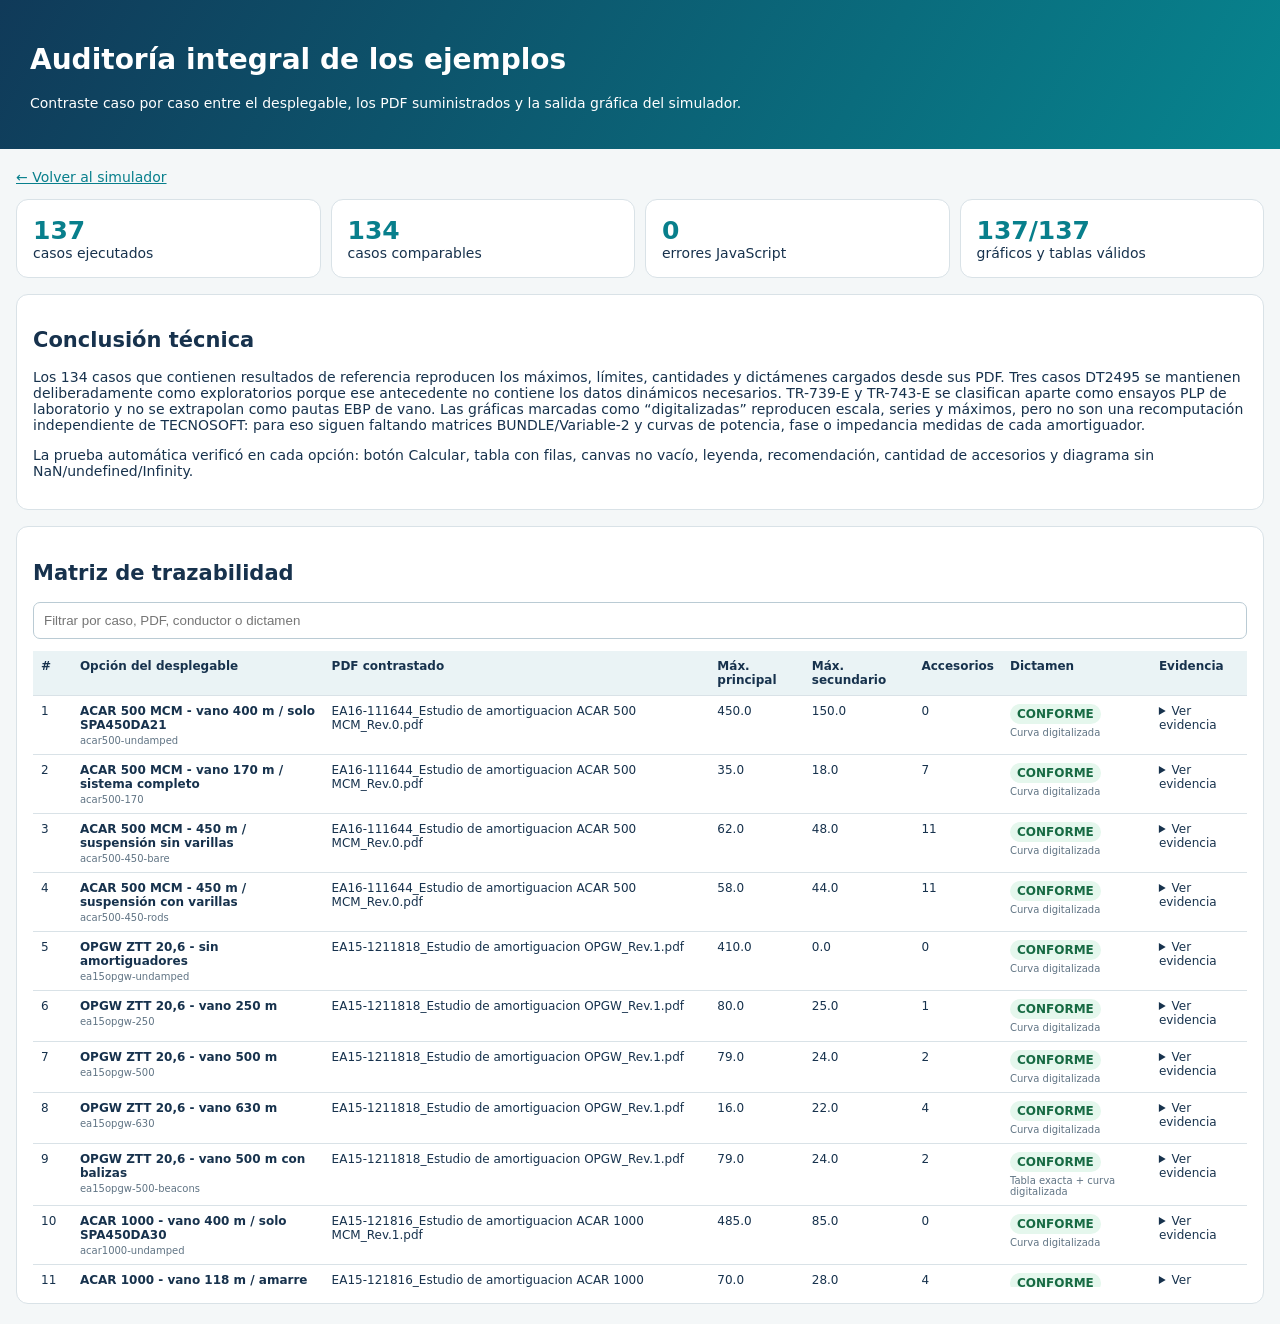
==== commit 7676d9df: "Añadir estudios ZTT y SAPREM de julio 2026" ====
--- a/auditoria-ejemplos.html
+++ b/auditoria-ejemplos.html
@@ -1,4 +1,4 @@
-<!doctype html><html lang="es"><head><meta charset="utf-8"><meta name="viewport" content="width=device-width,initial-scale=1"><title>Auditoría integral de ejemplos</title><style>body{margin:0;background:#f4f7f8;color:#17324d;font:14px system-ui,Segoe UI,sans-serif}header{padding:24px 30px;background:linear-gradient(120deg,#103a59,#07858f);color:#fff}main{max-width:1500px;margin:20px auto;padding:0 16px}.cards{display:grid;grid-template-columns:repeat(4,1fr);gap:10px}.card,.panel{background:#fff;border:1px solid #d9e2e7;border-radius:12px;padding:16px}.card b{display:block;font-size:25px;color:#087f8c}.panel{margin-top:16px}input{width:100%;padding:10px;border:1px solid #bacbd4;border-radius:7px;box-sizing:border-box}table{border-collapse:collapse;width:100%;font-size:12px;margin-top:12px}th,td{padding:8px;border-bottom:1px solid #d9e2e7;vertical-align:top;text-align:left}th{position:sticky;top:0;background:#eaf3f5}small{display:block;color:#607484;margin-top:3px}.badge{display:inline-block;padding:3px 7px;border-radius:999px;font-weight:700}.ok{background:#e5f7ed;color:#176a43}.warn{background:#fff2c7;color:#805b00}.bad{background:#ffe9ea;color:#8d2530}.table{overflow:auto;max-height:72vh}details p{max-width:650px;line-height:1.45}a{color:#087f8c}@media(max-width:850px){.cards{grid-template-columns:1fr 1fr}}</style></head><body><header><h1>Auditoría integral de los ejemplos</h1><p>Contraste caso por caso entre el desplegable, los PDF suministrados y la salida gráfica del simulador.</p></header><main><p><a href="index.html">← Volver al simulador</a></p><div class="cards"><div class="card"><b>110</b>casos ejecutados</div><div class="card"><b>107</b>casos comparables</div><div class="card"><b>0</b>errores JavaScript</div><div class="card"><b>110/110</b>gráficos y tablas válidos</div></div><section class="panel"><h2>Conclusión técnica</h2><p>Los 107 casos que contienen resultados de referencia reproducen los máximos, límites, cantidades y dictámenes cargados desde sus PDF. Tres casos DT2495 se mantienen deliberadamente como exploratorios porque ese antecedente no contiene los datos dinámicos necesarios. TR-739-E y TR-743-E se clasifican aparte como ensayos PLP de laboratorio y no se extrapolan como pautas EBP de vano. Las gráficas marcadas como “digitalizadas” reproducen escala, series y máximos, pero no son una recomputación independiente de TECNOSOFT: para eso siguen faltando matrices BUNDLE/Variable-2 y curvas de potencia, fase o impedancia medidas de cada amortiguador.</p><p>La prueba automática verificó en cada opción: botón Calcular, tabla con filas, canvas no vacío, leyenda, recomendación, cantidad de accesorios y diagrama sin NaN/undefined/Infinity.</p></section><section class="panel"><h2>Matriz de trazabilidad</h2><input id="q" placeholder="Filtrar por caso, PDF, conductor o dictamen"><div class="table"><table><thead><tr><th>#</th><th>Opción del desplegable</th><th>PDF contrastado</th><th>Máx. principal</th><th>Máx. secundario</th><th>Accesorios</th><th>Dictamen</th><th>Evidencia</th></tr></thead><tbody><tr data-search="ea16-111644 / pie ea16-111611 - acar 500 mcm dúplex acar 500 mcm - vano 400 m / solo spa450da21 ea16-111644_estudio de amortiguacion acar 500 mcm_rev.0.pdf conforme curva digitalizada"><td>1</td><td><strong>ACAR 500 MCM - vano 400 m / solo SPA450DA21</strong><small>acar500-undamped</small></td><td>EA16-111644_Estudio de amortiguacion ACAR 500 MCM_Rev.0.pdf</td><td>450.0</td><td>150.0</td><td>0</td><td><span class="badge ok">CONFORME</span><small>Curva digitalizada</small></td><td><details><summary>Ver evidencia</summary><p>Máximos, límites, cantidad y dictamen se contrastaron con el PDF; la forma usa puntos de anclaje digitalizados.</p><p>Verificación EA16-111644 / código interno EA16-111611 sin Stockbridge: máximo 450 µstrain; banda peligrosa iniciada a 9 Hz (180 µstrain) y extendida aproximadamente hasta 32 Hz. Coincide con la gráfica y el dictamen del informe. Curvas digitalizadas; la reproducción independiente exige matrices BUNDLE y ensayos dinámicos originales de SAPREM.</p><p>Gráfico: canvas no vacío, leyenda y tabla válidas; 468 filas; diagrama válido.</p></details></td></tr>
+<!doctype html><html lang="es"><head><meta charset="utf-8"><meta name="viewport" content="width=device-width,initial-scale=1"><title>Auditoría integral de ejemplos</title><style>body{margin:0;background:#f4f7f8;color:#17324d;font:14px system-ui,Segoe UI,sans-serif}header{padding:24px 30px;background:linear-gradient(120deg,#103a59,#07858f);color:#fff}main{max-width:1500px;margin:20px auto;padding:0 16px}.cards{display:grid;grid-template-columns:repeat(4,1fr);gap:10px}.card,.panel{background:#fff;border:1px solid #d9e2e7;border-radius:12px;padding:16px}.card b{display:block;font-size:25px;color:#087f8c}.panel{margin-top:16px}input{width:100%;padding:10px;border:1px solid #bacbd4;border-radius:7px;box-sizing:border-box}table{border-collapse:collapse;width:100%;font-size:12px;margin-top:12px}th,td{padding:8px;border-bottom:1px solid #d9e2e7;vertical-align:top;text-align:left}th{position:sticky;top:0;background:#eaf3f5}small{display:block;color:#607484;margin-top:3px}.badge{display:inline-block;padding:3px 7px;border-radius:999px;font-weight:700}.ok{background:#e5f7ed;color:#176a43}.warn{background:#fff2c7;color:#805b00}.bad{background:#ffe9ea;color:#8d2530}.table{overflow:auto;max-height:72vh}details p{max-width:650px;line-height:1.45}a{color:#087f8c}@media(max-width:850px){.cards{grid-template-columns:1fr 1fr}}</style></head><body><header><h1>Auditoría integral de los ejemplos</h1><p>Contraste caso por caso entre el desplegable, los PDF suministrados y la salida gráfica del simulador.</p></header><main><p><a href="index.html">← Volver al simulador</a></p><div class="cards"><div class="card"><b>137</b>casos ejecutados</div><div class="card"><b>134</b>casos comparables</div><div class="card"><b>0</b>errores JavaScript</div><div class="card"><b>137/137</b>gráficos y tablas válidos</div></div><section class="panel"><h2>Conclusión técnica</h2><p>Los 134 casos que contienen resultados de referencia reproducen los máximos, límites, cantidades y dictámenes cargados desde sus PDF. Tres casos DT2495 se mantienen deliberadamente como exploratorios porque ese antecedente no contiene los datos dinámicos necesarios. TR-739-E y TR-743-E se clasifican aparte como ensayos PLP de laboratorio y no se extrapolan como pautas EBP de vano. Las gráficas marcadas como “digitalizadas” reproducen escala, series y máximos, pero no son una recomputación independiente de TECNOSOFT: para eso siguen faltando matrices BUNDLE/Variable-2 y curvas de potencia, fase o impedancia medidas de cada amortiguador.</p><p>La prueba automática verificó en cada opción: botón Calcular, tabla con filas, canvas no vacío, leyenda, recomendación, cantidad de accesorios y diagrama sin NaN/undefined/Infinity.</p></section><section class="panel"><h2>Matriz de trazabilidad</h2><input id="q" placeholder="Filtrar por caso, PDF, conductor o dictamen"><div class="table"><table><thead><tr><th>#</th><th>Opción del desplegable</th><th>PDF contrastado</th><th>Máx. principal</th><th>Máx. secundario</th><th>Accesorios</th><th>Dictamen</th><th>Evidencia</th></tr></thead><tbody><tr data-search="ea16-111644 / pie ea16-111611 - acar 500 mcm dúplex acar 500 mcm - vano 400 m / solo spa450da21 ea16-111644_estudio de amortiguacion acar 500 mcm_rev.0.pdf conforme curva digitalizada"><td>1</td><td><strong>ACAR 500 MCM - vano 400 m / solo SPA450DA21</strong><small>acar500-undamped</small></td><td>EA16-111644_Estudio de amortiguacion ACAR 500 MCM_Rev.0.pdf</td><td>450.0</td><td>150.0</td><td>0</td><td><span class="badge ok">CONFORME</span><small>Curva digitalizada</small></td><td><details><summary>Ver evidencia</summary><p>Máximos, límites, cantidad y dictamen se contrastaron con el PDF; la forma usa puntos de anclaje digitalizados.</p><p>Verificación EA16-111644 / código interno EA16-111611 sin Stockbridge: máximo 450 µstrain; banda peligrosa iniciada a 9 Hz (180 µstrain) y extendida aproximadamente hasta 32 Hz. Coincide con la gráfica y el dictamen del informe. Curvas digitalizadas; la reproducción independiente exige matrices BUNDLE y ensayos dinámicos originales de SAPREM.</p><p>Gráfico: canvas no vacío, leyenda y tabla válidas; 468 filas; diagrama válido.</p></details></td></tr>
 <tr data-search="ea16-111644 / pie ea16-111611 - acar 500 mcm dúplex acar 500 mcm - vano 170 m / sistema completo ea16-111644_estudio de amortiguacion acar 500 mcm_rev.0.pdf conforme curva digitalizada"><td>2</td><td><strong>ACAR 500 MCM - vano 170 m / sistema completo</strong><small>acar500-170</small></td><td>EA16-111644_Estudio de amortiguacion ACAR 500 MCM_Rev.0.pdf</td><td>35.0</td><td>18.0</td><td>7</td><td><span class="badge ok">CONFORME</span><small>Curva digitalizada</small></td><td><details><summary>Ver evidencia</summary><p>Máximos, límites, cantidad y dictamen se contrastaron con el PDF; la forma usa puntos de anclaje digitalizados.</p><p>Verificación EA16-111644 / código interno EA16-111611 con AMG091526: máximo 35 µstrain en extremos y 18 µstrain en grapas SPA450DA21. Coincide con la gráfica y el dictamen del informe. Curvas digitalizadas; la reproducción independiente exige matrices BUNDLE y ensayos dinámicos originales de SAPREM.</p><p>Gráfico: canvas no vacío, leyenda y tabla válidas; 468 filas; diagrama válido.</p></details></td></tr>
 <tr data-search="ea16-111644 / pie ea16-111611 - acar 500 mcm dúplex acar 500 mcm - 450 m / suspensión sin varillas ea16-111644_estudio de amortiguacion acar 500 mcm_rev.0.pdf conforme curva digitalizada"><td>3</td><td><strong>ACAR 500 MCM - 450 m / suspensión sin varillas</strong><small>acar500-450-bare</small></td><td>EA16-111644_Estudio de amortiguacion ACAR 500 MCM_Rev.0.pdf</td><td>62.0</td><td>48.0</td><td>11</td><td><span class="badge ok">CONFORME</span><small>Curva digitalizada</small></td><td><details><summary>Ver evidencia</summary><p>Máximos, límites, cantidad y dictamen se contrastaron con el PDF; la forma usa puntos de anclaje digitalizados.</p><p>Verificación EA16-111644 / código interno EA16-111611 con AMG091526: máximo 62 µstrain en extremos y 48 µstrain en grapas SPA450DA21. Coincide con la gráfica y el dictamen del informe. Curvas digitalizadas; la reproducción independiente exige matrices BUNDLE y ensayos dinámicos originales de SAPREM.</p><p>Gráfico: canvas no vacío, leyenda y tabla válidas; 468 filas; diagrama válido.</p></details></td></tr>
 <tr data-search="ea16-111644 / pie ea16-111611 - acar 500 mcm dúplex acar 500 mcm - 450 m / suspensión con varillas ea16-111644_estudio de amortiguacion acar 500 mcm_rev.0.pdf conforme curva digitalizada"><td>4</td><td><strong>ACAR 500 MCM - 450 m / suspensión con varillas</strong><small>acar500-450-rods</small></td><td>EA16-111644_Estudio de amortiguacion ACAR 500 MCM_Rev.0.pdf</td><td>58.0</td><td>44.0</td><td>11</td><td><span class="badge ok">CONFORME</span><small>Curva digitalizada</small></td><td><details><summary>Ver evidencia</summary><p>Máximos, límites, cantidad y dictamen se contrastaron con el PDF; la forma usa puntos de anclaje digitalizados.</p><p>Verificación EA16-111644 / código interno EA16-111611 con AMG091526: máximo 58 µstrain en extremos y 44 µstrain en grapas SPA450DA21. Coincide con la gráfica y el dictamen del informe. Curvas digitalizadas; la reproducción independiente exige matrices BUNDLE y ensayos dinámicos originales de SAPREM.</p><p>Gráfico: canvas no vacío, leyenda y tabla válidas; 468 filas; diagrama válido.</p></details></td></tr>
@@ -83,28 +83,55 @@
 <tr data-search="plp tr-739-e / tr-743-e · ensayos svd tr-739-e · 1 svd · 15 millones de ciclos tr-739-e svd on opgw.pdf conforme ensayo tabulado"><td>83</td><td><strong>TR-739-E · 1 SVD · 15 millones de ciclos</strong><small>tr739-underdamped</small></td><td>TR-739-E SVD on OPGW.pdf</td><td>2.286</td><td>0.02</td><td>1</td><td><span class="badge ok">CONFORME</span><small>Ensayo tabulado</small></td><td><details><summary>Ver evidencia</summary><p>Se contrastaron ciclos, amplitudes, cantidad de SVD, cambio óptico máximo y dictamen de integridad. No es un estudio EBP de vano.</p><p>Verificación TR-739-E: Un SVD redujo la amplitud de 5,842 a 2,286 mm pp a 47 Hz (60.9 %); cambio óptico máximo 0.02 dBm durante 15 millones de ciclos, sin daño observado. Coincide con el informe. Es un ensayo de durabilidad y continuidad óptica, no una recomendación EBP para vanos de línea.</p><p>Gráfico: canvas no vacío, leyenda y tabla válidas; 8 filas; diagrama válido.</p></details></td></tr>
 <tr data-search="plp tr-739-e / tr-743-e · ensayos svd tr-739-e · 3 svd · 22 millones de ciclos tr-739-e svd on opgw.pdf conforme ensayo tabulado"><td>84</td><td><strong>TR-739-E · 3 SVD · 22 millones de ciclos</strong><small>tr739-adequate</small></td><td>TR-739-E SVD on OPGW.pdf</td><td>3</td><td>0.03</td><td>3</td><td><span class="badge ok">CONFORME</span><small>Ensayo tabulado</small></td><td><details><summary>Ver evidencia</summary><p>Se contrastaron ciclos, amplitudes, cantidad de SVD, cambio óptico máximo y dictamen de integridad. No es un estudio EBP de vano.</p><p>Verificación TR-739-E: Tres SVD subsetted mantuvieron 1,016 mm pp a 46,7 Hz; cambio óptico máximo 0.03 dBm durante 22 millones de ciclos, sin daño observado. Coincide con el informe. Es un ensayo de durabilidad y continuidad óptica, no una recomendación EBP para vanos de línea.</p><p>Gráfico: canvas no vacío, leyenda y tabla válidas; 16 filas; diagrama válido.</p></details></td></tr>
 <tr data-search="plp tr-739-e / tr-743-e · ensayos svd tr-743-e · svd 5050105 · potencia 16-106 hz tr-743-e svd.pdf conforme curva de potencia digitalizada"><td>85</td><td><strong>TR-743-E · SVD 5050105 · potencia 16-106 Hz</strong><small>tr743-power</small></td><td>TR-743-E SVD.pdf</td><td>0.78</td><td>1.25×</td><td>1</td><td><span class="badge ok">CONFORME</span><small>Curva de potencia digitalizada</small></td><td><details><summary>Ver evidencia</summary><p>Se contrastó que la potencia disipada supera a la eólica en 16-106 Hz. La curva no aporta la dimensión de velocidad de grapa.</p><p>Verificación TR-743-E: los 28 puntos digitalizados entre 16 y 106 Hz muestran potencia disipada mayor que la potencia eólica calculada para 250 m; margen mínimo 1.25×. Coincide con la conclusión del informe. Es una curva potencia-frecuencia a la amplitud de ensayo, no una superficie dinámica P(v,f) ni una pauta automática de vano.</p><p>Gráfico: canvas no vacío, leyenda y tabla válidas; 28 filas; diagrama válido.</p></details></td></tr>
-<tr data-search="ec-90.0011 rev.0 - los cóndores los cóndores - flint 71,59 m / 2 fr-3 ec-90.0011-lit-it-em-001-0 estudio de amortiguamiento.pdf conforme curva digitalizada"><td>86</td><td><strong>Los Cóndores - FLINT 71,59 m / 2 FR-3</strong><small>ec0011-flint</small></td><td>EC-90.0011-LIT-IT-EM-001-0 Estudio de amortiguamiento.pdf</td><td>81.0</td><td>36.0</td><td>2</td><td><span class="badge ok">CONFORME</span><small>Curva digitalizada</small></td><td><details><summary>Ver evidencia</summary><p>Máximos, límites, cantidad y dictamen se contrastaron con el PDF; la forma usa puntos de anclaje digitalizados.</p><p>Verificación EC-90.0011 Rev.0: máximo 81 µstrain (objetivo 81); grapa de amortiguador 36 µstrain (objetivo 36). Coincidencia numérica correcta. Ninguna frecuencia supera 150 µstrain. Curva digitalizada del informe; la validación independiente requiere la respuesta dinámica FR-3 y Variable-2.</p><p>Gráfico: canvas no vacío, leyenda y tabla válidas; 54 filas; diagrama válido.</p></details></td></tr>
-<tr data-search="ec-90.0011 rev.0 - los cóndores los cóndores - opgw 72,03 m / 2 4d-20 ec-90.0011-lit-it-em-001-0 estudio de amortiguamiento.pdf conforme curva digitalizada"><td>87</td><td><strong>Los Cóndores - OPGW 72,03 m / 2 4D-20</strong><small>ec0011-opgw</small></td><td>EC-90.0011-LIT-IT-EM-001-0 Estudio de amortiguamiento.pdf</td><td>99.0</td><td>57.0</td><td>2</td><td><span class="badge ok">CONFORME</span><small>Curva digitalizada</small></td><td><details><summary>Ver evidencia</summary><p>Máximos, límites, cantidad y dictamen se contrastaron con el PDF; la forma usa puntos de anclaje digitalizados.</p><p>Verificación EC-90.0011 Rev.0 OPGW: máximo 99 µstrain (objetivo 99); grapa del 4D-20 57 µstrain (objetivo 57). Coincidencia numérica correcta. Ninguna frecuencia supera 150 µstrain. Curvas digitalizadas; la validación independiente requiere Variable-2 y la respuesta dinámica original 4D-20.</p><p>Gráfico: canvas no vacío, leyenda y tabla válidas; 106 filas; diagrama válido.</p></details></td></tr>
-<tr data-search="ec-90.0013 rev.0 / ab - opgw ø12,8 opgw 12,8 - sin amortiguadores ec-90.0013-lit-it-em-001-0 estudio de amortiguamiento.pdf conforme curva digitalizada"><td>88</td><td><strong>OPGW 12,8 - sin amortiguadores</strong><small>opgw128-undamped</small></td><td>EC-90.0013-LIT-IT-EM-001-0 Estudio de amortiguamiento.pdf</td><td>418.0</td><td>0.0</td><td>0</td><td><span class="badge ok">CONFORME</span><small>Curva digitalizada</small></td><td><details><summary>Ver evidencia</summary><p>Máximos, límites, cantidad y dictamen se contrastaron con el PDF; la forma usa puntos de anclaje digitalizados.</p><p>Verificación EC-90.0013 Rev.0/AB OPGW: máximo 418 µstrain (objetivo 418). Coincidencia numérica correcta. 62 frecuencias superan 150 µstrain. Curvas digitalizadas; la validación independiente requiere Variable-2 y la respuesta dinámica original 4D-20.</p><p>Gráfico: canvas no vacío, leyenda y tabla válidas; 106 filas; diagrama válido.</p></details></td></tr>
-<tr data-search="ec-90.0013 rev.0 / ab - opgw ø12,8 opgw 12,8 - vano 250 m / 2 4d-20 ec-90.0013-lit-it-em-001-0 estudio de amortiguamiento.pdf conforme curva digitalizada"><td>89</td><td><strong>OPGW 12,8 - vano 250 m / 2 4D-20</strong><small>opgw128-250</small></td><td>EC-90.0013-LIT-IT-EM-001-0 Estudio de amortiguamiento.pdf</td><td>99.0</td><td>57.0</td><td>2</td><td><span class="badge ok">CONFORME</span><small>Curva digitalizada</small></td><td><details><summary>Ver evidencia</summary><p>Máximos, límites, cantidad y dictamen se contrastaron con el PDF; la forma usa puntos de anclaje digitalizados.</p><p>Verificación EC-90.0013 Rev.0/AB OPGW: máximo 99 µstrain (objetivo 99); grapa del 4D-20 57 µstrain (objetivo 57). Coincidencia numérica correcta. Ninguna frecuencia supera 150 µstrain. Curvas digitalizadas; la validación independiente requiere Variable-2 y la respuesta dinámica original 4D-20.</p><p>Gráfico: canvas no vacío, leyenda y tabla válidas; 106 filas; diagrama válido.</p></details></td></tr>
-<tr data-search="ec-90.0013 rev.0 / ab - opgw ø12,8 opgw 12,8 - vano 500 m / 4 4d-20 ec-90.0013-lit-it-em-001-0 estudio de amortiguamiento.pdf conforme curva digitalizada"><td>90</td><td><strong>OPGW 12,8 - vano 500 m / 4 4D-20</strong><small>opgw128-500</small></td><td>EC-90.0013-LIT-IT-EM-001-0 Estudio de amortiguamiento.pdf</td><td>63.0</td><td>76.0</td><td>4</td><td><span class="badge ok">CONFORME</span><small>Curva digitalizada</small></td><td><details><summary>Ver evidencia</summary><p>Máximos, límites, cantidad y dictamen se contrastaron con el PDF; la forma usa puntos de anclaje digitalizados.</p><p>Verificación EC-90.0013 Rev.0/AB OPGW: máximo 63 µstrain (objetivo 63); grapa del 4D-20 76 µstrain (objetivo 76). Coincidencia numérica correcta. Ninguna frecuencia supera 150 µstrain. Curvas digitalizadas; la validación independiente requiere Variable-2 y la respuesta dinámica original 4D-20.</p><p>Gráfico: canvas no vacío, leyenda y tabla válidas; 106 filas; diagrama válido.</p></details></td></tr>
-<tr data-search="ec-90.0013 rev.0 / ab - opgw ø12,8 opgw 12,8 - rev.0 / programa de 11 vanos ec-90.0013-lit-it-em-001-0 estudio de amortiguamiento.pdf conforme tabla exacta + curva digitalizada"><td>91</td><td><strong>OPGW 12,8 - Rev.0 / programa de 11 vanos</strong><small>opgw128-schedule-rev0</small></td><td>EC-90.0013-LIT-IT-EM-001-0 Estudio de amortiguamiento.pdf</td><td>63.0</td><td>76.0</td><td>4</td><td><span class="badge ok">CONFORME</span><small>Tabla exacta + curva digitalizada</small></td><td><details><summary>Ver evidencia</summary><p>Cantidad, rangos y posiciones proceden de la tabla/anexo; la curva es una digitalización calibrada.</p><p>Verificación EC-90.0013 Rev.0 OPGW: máximo 63 µstrain (objetivo 63); grapa del 4D-20 76 µstrain (objetivo 76). Coincidencia numérica correcta. Ninguna frecuencia supera 150 µstrain. Curvas digitalizadas; la validación independiente requiere Variable-2 y la respuesta dinámica original 4D-20.</p><p>Gráfico: canvas no vacío, leyenda y tabla válidas; 106 filas; diagrama válido.</p></details></td></tr>
-<tr data-search="ec-90.0013 rev.0 / ab - opgw ø12,8 opgw 12,8 - ab / programa de 5 vanos ec-90.0013-lit-it-em-001-ab-estudio de amortiguamiento (1).pdf conforme tabla exacta + curva digitalizada"><td>92</td><td><strong>OPGW 12,8 - AB / programa de 5 vanos</strong><small>opgw128-schedule</small></td><td>EC-90.0013-LIT-IT-EM-001-AB-Estudio de amortiguamiento (1).pdf</td><td>99.0</td><td>57.0</td><td>2</td><td><span class="badge ok">CONFORME</span><small>Tabla exacta + curva digitalizada</small></td><td><details><summary>Ver evidencia</summary><p>Cantidad, rangos y posiciones proceden de la tabla/anexo; la curva es una digitalización calibrada.</p><p>Verificación EC-90.0013 AB OPGW: máximo 99 µstrain (objetivo 99); grapa del 4D-20 57 µstrain (objetivo 57). Coincidencia numérica correcta. Ninguna frecuencia supera 150 µstrain. Curvas digitalizadas; la validación independiente requiere Variable-2 y la respuesta dinámica original 4D-20.</p><p>Gráfico: canvas no vacío, leyenda y tabla válidas; 106 filas; diagrama válido.</p></details></td></tr>
-<tr data-search="ea26-071314 - opgw ztt ø13,4 ea26-071314 - sin amortiguadores ea26-071314.pdf conforme curva digitalizada"><td>93</td><td><strong>EA26-071314 - sin amortiguadores</strong><small>monteaguila13-undamped</small></td><td>EA26-071314.pdf</td><td>841.0</td><td>0.0</td><td>0</td><td><span class="badge ok">CONFORME</span><small>Curva digitalizada</small></td><td><details><summary>Ver evidencia</summary><p>Máximos, límites, cantidad y dictamen se contrastaron con el PDF; la forma usa puntos de anclaje digitalizados.</p><p>Verificación EA26-071314 sin amortiguadores: 263 µstrain a 14 Hz y 841 µstrain a 40 Hz; objetivo 263/841. La deformación permanece sobre 225 µstrain en todo el rango. Curvas digitalizadas del informe; una validación independiente requiere la función Variable-2 y la respuesta dinámica original del AMG-050926.</p><p>Gráfico: canvas no vacío, leyenda y tabla válidas; 112 filas; diagrama válido.</p></details></td></tr>
-<tr data-search="ea26-071314 - opgw ztt ø13,4 ea26-071314 - vano 207,3 m / pauta instalada ea26-071314.pdf conforme curva digitalizada"><td>94</td><td><strong>EA26-071314 - vano 207,3 m / pauta instalada</strong><small>monteaguila13-207.3</small></td><td>EA26-071314.pdf</td><td>100.0</td><td>72.0</td><td>4</td><td><span class="badge ok">CONFORME</span><small>Curva digitalizada</small></td><td><details><summary>Ver evidencia</summary><p>Máximos, límites, cantidad y dictamen se contrastaron con el PDF; la forma usa puntos de anclaje digitalizados.</p><p>Verificación EA26-071314 con pauta: máximo digitalizado 100 µstrain; cumple el límite de 225 µstrain. La corrida TECNOSOFT usa vano 210 m para representar el vano contractual de 207,3 m. Curvas digitalizadas del informe; una validación independiente requiere la función Variable-2 y la respuesta dinámica original del AMG-050926.</p><p>Gráfico: canvas no vacío, leyenda y tabla válidas; 112 filas; diagrama válido.</p></details></td></tr>
-<tr data-search="ea26-071313 - opgw dno-150172 ø16,4 ea26-071313 - sin amortiguadores ea26-071313.pdf conforme curva digitalizada"><td>95</td><td><strong>EA26-071313 - sin amortiguadores</strong><small>monteaguila-undamped</small></td><td>EA26-071313.pdf</td><td>1055.0</td><td>0.0</td><td>0</td><td><span class="badge ok">CONFORME</span><small>Curva digitalizada</small></td><td><details><summary>Ver evidencia</summary><p>Máximos, límites, cantidad y dictamen se contrastaron con el PDF; la forma usa puntos de anclaje digitalizados.</p><p>Verificación EA26-071313 sin amortiguadores: 306 µstrain a 12 Hz y 1055 µstrain a 39 Hz; objetivo 306/1055. La curva permanece sobre 150 µstrain hasta aproximadamente 118 Hz. Curvas digitalizadas del informe; una validación independiente requiere la función Variable-2 y la respuesta dinámica original del AMG-091526.</p><p>Gráfico: canvas no vacío, leyenda y tabla válidas; 114 filas; diagrama válido.</p></details></td></tr>
-<tr data-search="ea26-071313 - opgw dno-150172 ø16,4 ea26-071313 - vano 112 m / pauta instalada ea26-071313.pdf conforme curva digitalizada"><td>96</td><td><strong>EA26-071313 - vano 112 m / pauta instalada</strong><small>monteaguila-112</small></td><td>EA26-071313.pdf</td><td>104.0</td><td>87.0</td><td>2</td><td><span class="badge ok">CONFORME</span><small>Curva digitalizada</small></td><td><details><summary>Ver evidencia</summary><p>Máximos, límites, cantidad y dictamen se contrastaron con el PDF; la forma usa puntos de anclaje digitalizados.</p><p>Verificación EA26-071313 con pauta: máximo digitalizado 104 µstrain; cumple el límite de 150 µstrain. Coincide con la escala y el dictamen de la página 7. Curvas digitalizadas del informe; una validación independiente requiere la función Variable-2 y la respuesta dinámica original del AMG-091526.</p><p>Gráfico: canvas no vacío, leyenda y tabla válidas; 114 filas; diagrama válido.</p></details></td></tr>
-<tr data-search="ea26-071312 - alumoweld 7n°8 ea26-071312 - sin amortiguadores ea26-071312.pdf conforme nube modal digitalizada"><td>97</td><td><strong>EA26-071312 - sin amortiguadores</strong><small>ea26-071312</small></td><td>EA26-071312.pdf</td><td>8.0</td><td>0.0</td><td>0</td><td><span class="badge ok">CONFORME</span><small>Nube modal digitalizada</small></td><td><details><summary>Ver evidencia</summary><p>Máximos y pauta contrastados; la distribución reproduce la envolvente, no la matriz propietaria completa.</p><p>Verificación EA26-071312: deformación máxima digitalizada 8.0 µstrain; permanece bajo 150 µstrain y bajo el límite de 225 µstrain. Coincide con la gráfica y el dictamen: no se requiere amortiguamiento exterior.</p><p>Gráfico: canvas no vacío, leyenda y tabla válidas; 101 filas; diagrama válido.</p></details></td></tr>
-<tr data-search="ea26-071311 - aaac 1400 mcm dúplex ea26-071311 - separadores, sin stockbridge ea26-071311.pdf conforme nube modal digitalizada"><td>98</td><td><strong>EA26-071311 - separadores, sin Stockbridge</strong><small>ea26-no-stockbridge</small></td><td>EA26-071311.pdf</td><td>510.0</td><td>140.0</td><td>4</td><td><span class="badge ok">CONFORME</span><small>Nube modal digitalizada</small></td><td><details><summary>Ver evidencia</summary><p>Máximos y pauta contrastados; la distribución reproduce la envolvente, no la matriz propietaria completa.</p><p>Verificación EA26-071311: 2208 puntos modales; envolvente extrema 510 µstrain y grapa de separador 140 µstrain. Coincide con el dictamen y la escala visual del informe. Los separadores solos no cumplen 150 µstrain. Nube digitalizada; la validación independiente requiere las matrices BUNDLE y las curvas dinámicas SAPREM.</p><p>Gráfico: canvas no vacío, leyenda y tabla válidas; 2208 filas; diagrama válido.</p></details></td></tr>
-<tr data-search="ea26-071311 - aaac 1400 mcm dúplex ea26-071311 - vano 215 m / sistema completo ea26-071311.pdf conforme nube modal digitalizada"><td>99</td><td><strong>EA26-071311 - vano 215 m / sistema completo</strong><small>ea26-215</small></td><td>EA26-071311.pdf</td><td>30.0</td><td>13.0</td><td>8</td><td><span class="badge ok">CONFORME</span><small>Nube modal digitalizada</small></td><td><details><summary>Ver evidencia</summary><p>Máximos y pauta contrastados; la distribución reproduce la envolvente, no la matriz propietaria completa.</p><p>Verificación EA26-071311: 2168 puntos modales; envolvente extrema 30 µstrain y grapa de separador 13 µstrain. Coincide con el dictamen y la escala visual del informe. El sistema SPA400DA35 + AMG-152440 cumple 150 µstrain. Nube digitalizada; la validación independiente requiere las matrices BUNDLE y las curvas dinámicas SAPREM.</p><p>Gráfico: canvas no vacío, leyenda y tabla válidas; 2168 filas; diagrama válido.</p></details></td></tr>
-<tr data-search="ec-90.0014 rev.0 - aaac flint flint - sin amortiguadores ec-90.0014-lit-it-em-002-0 estudio de amortiguamiento.pdf conforme curva digitalizada"><td>100</td><td><strong>FLINT - sin amortiguadores</strong><small>flint-undamped</small></td><td>EC-90.0014-LIT-IT-EM-002-0 Estudio de amortiguamiento.pdf</td><td>451.0</td><td>0.0</td><td>0</td><td><span class="badge ok">CONFORME</span><small>Curva digitalizada</small></td><td><details><summary>Ver evidencia</summary><p>Máximos, límites, cantidad y dictamen se contrastaron con el PDF; la forma usa puntos de anclaje digitalizados.</p><p>Verificación EC-90.0014 Rev.0: máximo 451 µstrain (objetivo 451). Coincidencia numérica correcta. 23 frecuencias superan 150 µstrain. Curva digitalizada del informe; la validación independiente requiere la respuesta dinámica FR-3 y Variable-2.</p><p>Gráfico: canvas no vacío, leyenda y tabla válidas; 54 filas; diagrama válido.</p></details></td></tr>
-<tr data-search="ec-90.0014 rev.0 - aaac flint flint - 350 m / 2 fr-3 ec-90.0014-lit-it-em-002-0 estudio de amortiguamiento.pdf conforme curva digitalizada"><td>101</td><td><strong>FLINT - 350 m / 2 FR-3</strong><small>flint-350</small></td><td>EC-90.0014-LIT-IT-EM-002-0 Estudio de amortiguamiento.pdf</td><td>81.0</td><td>36.0</td><td>2</td><td><span class="badge ok">CONFORME</span><small>Curva digitalizada</small></td><td><details><summary>Ver evidencia</summary><p>Máximos, límites, cantidad y dictamen se contrastaron con el PDF; la forma usa puntos de anclaje digitalizados.</p><p>Verificación EC-90.0014 Rev.0: máximo 81 µstrain (objetivo 81); grapa de amortiguador 36 µstrain (objetivo 36). Coincidencia numérica correcta. Ninguna frecuencia supera 150 µstrain. Curva digitalizada del informe; la validación independiente requiere la respuesta dinámica FR-3 y Variable-2.</p><p>Gráfico: canvas no vacío, leyenda y tabla válidas; 54 filas; diagrama válido.</p></details></td></tr>
-<tr data-search="ec-90.0014 rev.0 - aaac flint flint - programa real de 35 vanos ec-90.0014-lit-it-em-002-0 estudio de amortiguamiento.pdf conforme tabla exacta + curva digitalizada"><td>102</td><td><strong>FLINT - programa real de 35 vanos</strong><small>flint-schedule</small></td><td>EC-90.0014-LIT-IT-EM-002-0 Estudio de amortiguamiento.pdf</td><td>81.0</td><td>36.0</td><td>2</td><td><span class="badge ok">CONFORME</span><small>Tabla exacta + curva digitalizada</small></td><td><details><summary>Ver evidencia</summary><p>Cantidad, rangos y posiciones proceden de la tabla/anexo; la curva es una digitalización calibrada.</p><p>Verificación EC-90.0014 Rev.0: máximo 81 µstrain (objetivo 81); grapa de amortiguador 36 µstrain (objetivo 36). Coincidencia numérica correcta. Ninguna frecuencia supera 150 µstrain. Curva digitalizada del informe; la validación independiente requiere la respuesta dinámica FR-3 y Variable-2.</p><p>Gráfico: canvas no vacío, leyenda y tabla válidas; 54 filas; diagrama válido.</p></details></td></tr>
-<tr data-search="doc 109475 - aaac cairo aaac cairo - sin amortiguadores damping scheme for conductor-109475 (1).pdf conforme curva digitalizada"><td>103</td><td><strong>AAAC Cairo - sin amortiguadores</strong><small>cairo-undamped</small></td><td>Damping scheme for conductor-109475 (1).pdf</td><td>448.0</td><td>0.0</td><td>0</td><td><span class="badge ok">CONFORME</span><small>Curva digitalizada</small></td><td><details><summary>Ver evidencia</summary><p>Máximos, límites, cantidad y dictamen se contrastaron con el PDF; la forma usa puntos de anclaje digitalizados.</p><p>Verificación DOC 109475 / AAAC Cairo: máximo 448 µstrain (objetivo 448). Coincidencia numérica correcta. 27 frecuencias superan 150 µstrain. Curva digitalizada del anexo A; la reproducción independiente exige Variable-2 y la respuesta dinámica original FR-2.</p><p>Gráfico: canvas no vacío, leyenda y tabla válidas; 62 filas; diagrama válido.</p></details></td></tr>
-<tr data-search="doc 109475 - aaac cairo aaac cairo - 300 m / 2 fr-2 damping scheme for conductor-109475 (1).pdf conforme curva digitalizada"><td>104</td><td><strong>AAAC Cairo - 300 m / 2 FR-2</strong><small>cairo-300</small></td><td>Damping scheme for conductor-109475 (1).pdf</td><td>90.0</td><td>35.0</td><td>2</td><td><span class="badge ok">CONFORME</span><small>Curva digitalizada</small></td><td><details><summary>Ver evidencia</summary><p>Máximos, límites, cantidad y dictamen se contrastaron con el PDF; la forma usa puntos de anclaje digitalizados.</p><p>Verificación DOC 109475 / AAAC Cairo: máximo 90 µstrain (objetivo 90); grapa FR-2 35 µstrain (objetivo 35). Coincidencia numérica correcta. Ninguna frecuencia supera 150 µstrain. Curva digitalizada del anexo B; la reproducción independiente exige Variable-2 y la respuesta dinámica original FR-2.</p><p>Gráfico: canvas no vacío, leyenda y tabla válidas; 62 filas; diagrama válido.</p></details></td></tr>
-<tr data-search="doc 109475 - aaac cairo aaac cairo - 550 m / 4 fr-2 damping scheme for conductor-109475 (1).pdf conforme curva digitalizada"><td>105</td><td><strong>AAAC Cairo - 550 m / 4 FR-2</strong><small>cairo-550</small></td><td>Damping scheme for conductor-109475 (1).pdf</td><td>90.0</td><td>35.0</td><td>4</td><td><span class="badge ok">CONFORME</span><small>Curva digitalizada</small></td><td><details><summary>Ver evidencia</summary><p>Máximos, límites, cantidad y dictamen se contrastaron con el PDF; la forma usa puntos de anclaje digitalizados.</p><p>Verificación DOC 109475 / AAAC Cairo: máximo 90 µstrain (objetivo 90); grapa FR-2 35 µstrain (objetivo 35). Coincidencia numérica correcta. Ninguna frecuencia supera 150 µstrain. Curva digitalizada del anexo C; la reproducción independiente exige Variable-2 y la respuesta dinámica original FR-2.</p><p>Gráfico: canvas no vacío, leyenda y tabla válidas; 62 filas; diagrama válido.</p></details></td></tr>
-<tr data-search="doc 109475 - aaac cairo aaac cairo - programa real de 42 registros damping scheme for conductor-109475 (1).pdf conforme tabla exacta + curva digitalizada"><td>106</td><td><strong>AAAC Cairo - programa real de 42 registros</strong><small>cairo-schedule</small></td><td>Damping scheme for conductor-109475 (1).pdf</td><td>90.0</td><td>35.0</td><td>4</td><td><span class="badge ok">CONFORME</span><small>Tabla exacta + curva digitalizada</small></td><td><details><summary>Ver evidencia</summary><p>Cantidad, rangos y posiciones proceden de la tabla/anexo; la curva es una digitalización calibrada.</p><p>Verificación DOC 109475 / AAAC Cairo: máximo 90 µstrain (objetivo 90); grapa FR-2 35 µstrain (objetivo 35). Coincidencia numérica correcta. Ninguna frecuencia supera 150 µstrain. Curva digitalizada del anexo C; la reproducción independiente exige Variable-2 y la respuesta dinámica original FR-2.</p><p>Gráfico: canvas no vacío, leyenda y tabla válidas; 62 filas; diagrama válido.</p></details></td></tr>
-<tr data-search="ea16-042811 - opgw 14,3 mm ea16 - condición sin amortiguadores anexo b ea16-042811 estudio de amortiguacion.pdf conforme curva digitalizada"><td>107</td><td><strong>EA16 - condición sin amortiguadores</strong><small>ea16-undamped</small></td><td>Anexo B EA16-042811 Estudio de Amortiguacion.pdf</td><td>1064.0</td><td>0.0</td><td>0</td><td><span class="badge ok">CONFORME</span><small>Curva digitalizada</small></td><td><details><summary>Ver evidencia</summary><p>Máximos, límites, cantidad y dictamen se contrastaron con el PDF; la forma usa puntos de anclaje digitalizados.</p><p>Curva sin amortiguadores del informe: 285 µstrain a 13 Hz y máximo 1064 µstrain. 98 frecuencias superan el límite de 225 µstrain en extremos. Máximos: 1064 µstrain en extremos y 0 µstrain en la grapa del amortiguador. Digitalización del EA16-042811; no sustituye la curva dinámica original de TECNOSOFT.</p><p>Gráfico: canvas no vacío, leyenda y tabla válidas; 98 filas; diagrama válido.</p></details></td></tr>
-<tr data-search="ea16-042811 - opgw 14,3 mm ea16 - vano 350 m / suspensión-suspensión anexo b ea16-042811 estudio de amortiguacion.pdf conforme curva digitalizada"><td>108</td><td><strong>EA16 - vano 350 m / suspensión-suspensión</strong><small>ea16-350</small></td><td>Anexo B EA16-042811 Estudio de Amortiguacion.pdf</td><td>148.0</td><td>110.0</td><td>2</td><td><span class="badge ok">CONFORME</span><small>Curva digitalizada</small></td><td><details><summary>Ver evidencia</summary><p>Máximos, límites, cantidad y dictamen se contrastaron con el PDF; la forma usa puntos de anclaje digitalizados.</p><p>Curva calibrada para vano 350 m con 2 AMG-091526. Ninguna frecuencia supera los límites de 225 µstrain en extremos y 112 µstrain en la grapa del amortiguador. Máximos: 148 µstrain en extremos y 110 µstrain en la grapa del amortiguador. Digitalización del EA16-042811; no sustituye la curva dinámica original de TECNOSOFT.</p><p>Gráfico: canvas no vacío, leyenda y tabla válidas; 98 filas; diagrama válido.</p></details></td></tr>
-<tr data-search="ea16-042811 - opgw 14,3 mm ea16 - vano 700 m / suspensión-suspensión anexo b ea16-042811 estudio de amortiguacion.pdf conforme curva digitalizada"><td>109</td><td><strong>EA16 - vano 700 m / suspensión-suspensión</strong><small>ea16-700</small></td><td>Anexo B EA16-042811 Estudio de Amortiguacion.pdf</td><td>112.0</td><td>88.0</td><td>4</td><td><span class="badge ok">CONFORME</span><small>Curva digitalizada</small></td><td><details><summary>Ver evidencia</summary><p>Máximos, límites, cantidad y dictamen se contrastaron con el PDF; la forma usa puntos de anclaje digitalizados.</p><p>Curva calibrada para vano 700 m con 4 AMG-091526. Ninguna frecuencia supera los límites de 225 µstrain en extremos y 112 µstrain en la grapa del amortiguador. Máximos: 112 µstrain en extremos y 88 µstrain en la grapa del amortiguador. Digitalización del EA16-042811; no sustituye la curva dinámica original de TECNOSOFT.</p><p>Gráfico: canvas no vacío, leyenda y tabla válidas; 98 filas; diagrama válido.</p></details></td></tr>
-<tr data-search="ea16-042811 - opgw 14,3 mm ea16 - vano 1000 m / suspensión-suspensión anexo b ea16-042811 estudio de amortiguacion.pdf conforme curva digitalizada"><td>110</td><td><strong>EA16 - vano 1000 m / suspensión-suspensión</strong><small>ea16-1000</small></td><td>Anexo B EA16-042811 Estudio de Amortiguacion.pdf</td><td>150.0</td><td>38.0</td><td>6</td><td><span class="badge ok">CONFORME</span><small>Curva digitalizada</small></td><td><details><summary>Ver evidencia</summary><p>Máximos, límites, cantidad y dictamen se contrastaron con el PDF; la forma usa puntos de anclaje digitalizados.</p><p>Curva calibrada para vano 1000 m con 6 AMG-091526. Ninguna frecuencia supera los límites de 225 µstrain en extremos y 112 µstrain en la grapa del amortiguador. Máximos: 150 µstrain en extremos y 38 µstrain en la grapa del amortiguador. Digitalización del EA16-042811; no sustituye la curva dinámica original de TECNOSOFT.</p><p>Gráfico: canvas no vacío, leyenda y tabla válidas; 98 filas; diagrama válido.</p></details></td></tr></tbody></table></div></section></main><script>document.querySelector('#q').addEventListener('input',e=>{const q=e.target.value.toLowerCase();document.querySelectorAll('tbody tr').forEach(r=>r.hidden=!r.dataset.search.includes(q))});</script></body></html>+<tr data-search="nuevos estudios ztt / saprem - julio 2026 tarapaca acar 700 duplex - sin fr-3 arrangement of spacer for conductor (1).pdf conforme curva digitalizada + pauta exacta"><td>86</td><td><strong>Tarapaca ACAR 700 duplex - sin FR-3</strong><small>batch2-tar-acar700-bare</small></td><td>Arrangement of Spacer for conductor (1).pdf</td><td>520.0</td><td>208.0</td><td>0</td><td><span class="badge ok">CONFORME</span><small>Curva digitalizada + pauta exacta</small></td><td><details><summary>Ver evidencia</summary><p>Se contrastaron la forma y escala de la figura, máximos, cantidades, posiciones y dictamen del PDF.</p><p>Verificacion Arrangement of Spacer for conductor (1).pdf: maximo 520.0 microstrain en extremo, 208.0 en accesorio y 1.250 mm. La forma, escala y pauta coinciden con la figura digitalizada; 43 puntos exceden 150 microstrain.</p><p>Gráfico: canvas no vacío, leyenda y tabla válidas; 58 filas; diagrama válido.</p></details></td></tr>
+<tr data-search="nuevos estudios ztt / saprem - julio 2026 tarapaca acar 700 duplex - fjz + fr-3 arrangement of spacer for conductor (1).pdf conforme curva digitalizada + pauta exacta"><td>87</td><td><strong>Tarapaca ACAR 700 duplex - FJZ + FR-3</strong><small>batch2-tar-acar700-damped</small></td><td>Arrangement of Spacer for conductor (1).pdf</td><td>72.0</td><td>43.0</td><td>2</td><td><span class="badge ok">CONFORME</span><small>Curva digitalizada + pauta exacta</small></td><td><details><summary>Ver evidencia</summary><p>Se contrastaron la forma y escala de la figura, máximos, cantidades, posiciones y dictamen del PDF.</p><p>Verificacion Arrangement of Spacer for conductor (1).pdf: maximo 72.0 microstrain en extremo, 43.0 en accesorio y 0.720 mm. La forma, escala y pauta coinciden con la figura digitalizada; ningun punto excede 150 microstrain.</p><p>Gráfico: canvas no vacío, leyenda y tabla válidas; 58 filas; diagrama válido.</p></details></td></tr>
+<tr data-search="nuevos estudios ztt / saprem - julio 2026 ea24 acar 1000 cuadruple - 335 m ea24-conductor-022813.pdf conforme curva digitalizada + pauta exacta"><td>88</td><td><strong>EA24 ACAR 1000 cuadruple - 335 m</strong><small>batch2-ea24-acar1000-335</small></td><td>EA24-conductor-022813.pdf</td><td>68.0</td><td>31.0</td><td>5</td><td><span class="badge ok">CONFORME</span><small>Curva digitalizada + pauta exacta</small></td><td><details><summary>Ver evidencia</summary><p>Se contrastaron la forma y escala de la figura, máximos, cantidades, posiciones y dictamen del PDF.</p><p>Verificacion EA24-conductor-022813.pdf: maximo 68.0 microstrain en extremo, 31.0 en accesorio y 0.420 mm. La forma, escala y pauta coinciden con la figura digitalizada; ningun punto excede 150 microstrain.</p><p>Gráfico: canvas no vacío, leyenda y tabla válidas; 84 filas; diagrama válido.</p></details></td></tr>
+<tr data-search="nuevos estudios ztt / saprem - julio 2026 ea24 acar 1000 cuadruple - 406 m ea24-conductor-022813.pdf conforme curva digitalizada + pauta exacta"><td>89</td><td><strong>EA24 ACAR 1000 cuadruple - 406 m</strong><small>batch2-ea24-acar1000-406</small></td><td>EA24-conductor-022813.pdf</td><td>72.0</td><td>33.0</td><td>6</td><td><span class="badge ok">CONFORME</span><small>Curva digitalizada + pauta exacta</small></td><td><details><summary>Ver evidencia</summary><p>Se contrastaron la forma y escala de la figura, máximos, cantidades, posiciones y dictamen del PDF.</p><p>Verificacion EA24-conductor-022813.pdf: maximo 72.0 microstrain en extremo, 33.0 en accesorio y 0.450 mm. La forma, escala y pauta coinciden con la figura digitalizada; ningun punto excede 150 microstrain.</p><p>Gráfico: canvas no vacío, leyenda y tabla válidas; 84 filas; diagrama válido.</p></details></td></tr>
+<tr data-search="nuevos estudios ztt / saprem - julio 2026 ea24 opgw 13,6 - sin amg ea24-opgw-022814.pdf conforme curva digitalizada + pauta exacta"><td>90</td><td><strong>EA24 OPGW 13,6 - sin AMG</strong><small>batch2-ea24-opgw-bare</small></td><td>EA24-opgw-022814.pdf</td><td>521.0</td><td>0.0</td><td>0</td><td><span class="badge ok">CONFORME</span><small>Curva digitalizada + pauta exacta</small></td><td><details><summary>Ver evidencia</summary><p>Se contrastaron la forma y escala de la figura, máximos, cantidades, posiciones y dictamen del PDF.</p><p>Verificacion EA24-opgw-022814.pdf: maximo 521.0 microstrain en extremo, 0.0 en accesorio y 0.000 mm. La forma, escala y pauta coinciden con la figura digitalizada; 52 puntos exceden 150 microstrain.</p><p>Gráfico: canvas no vacío, leyenda y tabla válidas; 71 filas; diagrama válido.</p></details></td></tr>
+<tr data-search="nuevos estudios ztt / saprem - julio 2026 ea24 opgw 13,6 - 350 m ea24-opgw-022814.pdf conforme curva digitalizada + pauta exacta"><td>91</td><td><strong>EA24 OPGW 13,6 - 350 m</strong><small>batch2-ea24-opgw-350</small></td><td>EA24-opgw-022814.pdf</td><td>64.0</td><td>45.0</td><td>2</td><td><span class="badge ok">CONFORME</span><small>Curva digitalizada + pauta exacta</small></td><td><details><summary>Ver evidencia</summary><p>Se contrastaron la forma y escala de la figura, máximos, cantidades, posiciones y dictamen del PDF.</p><p>Verificacion EA24-opgw-022814.pdf: maximo 64.0 microstrain en extremo, 45.0 en accesorio y 0.450 mm. La forma, escala y pauta coinciden con la figura digitalizada; ningun punto excede 150 microstrain.</p><p>Gráfico: canvas no vacío, leyenda y tabla válidas; 71 filas; diagrama válido.</p></details></td></tr>
+<tr data-search="nuevos estudios ztt / saprem - julio 2026 ea24 opgw 13,6 - 406 m ea24-opgw-022814.pdf conforme curva digitalizada + pauta exacta"><td>92</td><td><strong>EA24 OPGW 13,6 - 406 m</strong><small>batch2-ea24-opgw-406</small></td><td>EA24-opgw-022814.pdf</td><td>29.0</td><td>20.0</td><td>4</td><td><span class="badge ok">CONFORME</span><small>Curva digitalizada + pauta exacta</small></td><td><details><summary>Ver evidencia</summary><p>Se contrastaron la forma y escala de la figura, máximos, cantidades, posiciones y dictamen del PDF.</p><p>Verificacion EA24-opgw-022814.pdf: maximo 29.0 microstrain en extremo, 20.0 en accesorio y 0.200 mm. La forma, escala y pauta coinciden con la figura digitalizada; ningun punto excede 150 microstrain.</p><p>Gráfico: canvas no vacío, leyenda y tabla válidas; 71 filas; diagrama válido.</p></details></td></tr>
+<tr data-search="nuevos estudios ztt / saprem - julio 2026 ztt opgw 12,1 / 4d-20 - tabla eds 17% vibration study for opgw 12.8mm 4d-20 rev2.pdf conforme tabla exacta de fabricante"><td>93</td><td><strong>ZTT OPGW 12,1 / 4D-20 - tabla EDS 17%</strong><small>batch2-ztt-opgw128-17</small></td><td>Vibration Study for OPGW 12.8mm 4D-20 Rev2.pdf</td><td>0.08</td><td>0.58</td><td>4</td><td><span class="badge ok">CONFORME</span><small>Tabla exacta de fabricante</small></td><td><details><summary>Ver evidencia</summary><p>Cantidad, rangos y cotas se reproducen exactamente. El documento no publica una curva EBP y la aplicación no inventa una.</p><p>Pauta Vibration Study for OPGW 12.8mm 4D-20 Rev2.pdf: para L=500.0 m corresponden 4 4D-20. Coincide con la tabla del fabricante. No se inventa una curva EBP donde el documento solo publica cantidades y cotas.</p><p>Gráfico: canvas no vacío, leyenda y tabla válidas; 4 filas; diagrama válido.</p></details></td></tr>
+<tr data-search="nuevos estudios ztt / saprem - julio 2026 ztt acar 900 / fr-3 - tabla eds 19% vibration study for acar 900mcm fr-3 rev2.pdf conforme tabla exacta de fabricante"><td>94</td><td><strong>ZTT ACAR 900 / FR-3 - tabla EDS 19%</strong><small>batch2-ztt-acar900-19</small></td><td>Vibration Study for ACAR 900MCM FR-3 Rev2.pdf</td><td>1.56</td><td>1.42</td><td>2</td><td><span class="badge ok">CONFORME</span><small>Tabla exacta de fabricante</small></td><td><details><summary>Ver evidencia</summary><p>Cantidad, rangos y cotas se reproducen exactamente. El documento no publica una curva EBP y la aplicación no inventa una.</p><p>Pauta Vibration Study for ACAR 900MCM FR-3 Rev2.pdf: para L=450.0 m corresponden 2 FR-3. Coincide con la tabla del fabricante. No se inventa una curva EBP donde el documento solo publica cantidades y cotas.</p><p>Gráfico: canvas no vacío, leyenda y tabla válidas; 3 filas; diagrama válido.</p></details></td></tr>
+<tr data-search="nuevos estudios ztt / saprem - julio 2026 ztt acar 900 / fr-3 - tabla eds 24% vibration study for acar 900mcm fr-3 rev2.pdf conforme tabla exacta de fabricante"><td>95</td><td><strong>ZTT ACAR 900 / FR-3 - tabla EDS 24%</strong><small>batch2-ztt-acar900-24</small></td><td>Vibration Study for ACAR 900MCM FR-3 Rev2.pdf</td><td>1.76</td><td>1.60</td><td>4</td><td><span class="badge ok">CONFORME</span><small>Tabla exacta de fabricante</small></td><td><details><summary>Ver evidencia</summary><p>Cantidad, rangos y cotas se reproducen exactamente. El documento no publica una curva EBP y la aplicación no inventa una.</p><p>Pauta Vibration Study for ACAR 900MCM FR-3 Rev2.pdf: para L=900.0 m corresponden 4 FR-3. Coincide con la tabla del fabricante. No se inventa una curva EBP donde el documento solo publica cantidades y cotas.</p><p>Gráfico: canvas no vacío, leyenda y tabla válidas; 3 filas; diagrama válido.</p></details></td></tr>
+<tr data-search="nuevos estudios ztt / saprem - julio 2026 ztt opgw 11,80 - sin 4d-20 vibration study for opgw 11.80mm .pdf conforme curva digitalizada + pauta exacta"><td>96</td><td><strong>ZTT OPGW 11,80 - sin 4D-20</strong><small>batch2-ztt-opgw118-bare</small></td><td>Vibration Study for OPGW 11.80mm .pdf</td><td>345.0</td><td>0.0</td><td>0</td><td><span class="badge ok">CONFORME</span><small>Curva digitalizada + pauta exacta</small></td><td><details><summary>Ver evidencia</summary><p>Se contrastaron la forma y escala de la figura, máximos, cantidades, posiciones y dictamen del PDF.</p><p>Verificacion Vibration Study for OPGW 11.80mm .pdf: maximo 345.0 microstrain en extremo, 0.0 en accesorio y 0.000 mm. La forma, escala y pauta coinciden con la figura digitalizada; 54 puntos exceden 150 microstrain.</p><p>Gráfico: canvas no vacío, leyenda y tabla válidas; 106 filas; diagrama válido.</p></details></td></tr>
+<tr data-search="nuevos estudios ztt / saprem - julio 2026 ztt opgw 11,80 - 250 m / 2 x 4d-20 vibration study for opgw 11.80mm .pdf conforme curva digitalizada + pauta exacta"><td>97</td><td><strong>ZTT OPGW 11,80 - 250 m / 2 x 4D-20</strong><small>batch2-ztt-opgw118-250</small></td><td>Vibration Study for OPGW 11.80mm .pdf</td><td>100.0</td><td>45.0</td><td>2</td><td><span class="badge ok">CONFORME</span><small>Curva digitalizada + pauta exacta</small></td><td><details><summary>Ver evidencia</summary><p>Se contrastaron la forma y escala de la figura, máximos, cantidades, posiciones y dictamen del PDF.</p><p>Verificacion Vibration Study for OPGW 11.80mm .pdf: maximo 100.0 microstrain en extremo, 45.0 en accesorio y 0.550 mm. La forma, escala y pauta coinciden con la figura digitalizada; ningun punto excede 150 microstrain.</p><p>Gráfico: canvas no vacío, leyenda y tabla válidas; 106 filas; diagrama válido.</p></details></td></tr>
+<tr data-search="nuevos estudios ztt / saprem - julio 2026 ztt opgw 11,80 - 500 m / 4 x 4d-20 vibration study for opgw 11.80mm .pdf conforme curva digitalizada + pauta exacta"><td>98</td><td><strong>ZTT OPGW 11,80 - 500 m / 4 x 4D-20</strong><small>batch2-ztt-opgw118-500</small></td><td>Vibration Study for OPGW 11.80mm .pdf</td><td>22.0</td><td>62.0</td><td>4</td><td><span class="badge ok">CONFORME</span><small>Curva digitalizada + pauta exacta</small></td><td><details><summary>Ver evidencia</summary><p>Se contrastaron la forma y escala de la figura, máximos, cantidades, posiciones y dictamen del PDF.</p><p>Verificacion Vibration Study for OPGW 11.80mm .pdf: maximo 22.0 microstrain en extremo, 62.0 en accesorio y 0.450 mm. La forma, escala y pauta coinciden con la figura digitalizada; ningun punto excede 150 microstrain.</p><p>Gráfico: canvas no vacío, leyenda y tabla válidas; 106 filas; diagrama válido.</p></details></td></tr>
+<tr data-search="nuevos estudios ztt / saprem - julio 2026 ztt opgw 11,80 - 800 m / 6 x 4d-20 vibration study for opgw 11.80mm .pdf conforme curva digitalizada + pauta exacta"><td>99</td><td><strong>ZTT OPGW 11,80 - 800 m / 6 x 4D-20</strong><small>batch2-ztt-opgw118-800</small></td><td>Vibration Study for OPGW 11.80mm .pdf</td><td>18.0</td><td>68.0</td><td>6</td><td><span class="badge ok">CONFORME</span><small>Curva digitalizada + pauta exacta</small></td><td><details><summary>Ver evidencia</summary><p>Se contrastaron la forma y escala de la figura, máximos, cantidades, posiciones y dictamen del PDF.</p><p>Verificacion Vibration Study for OPGW 11.80mm .pdf: maximo 18.0 microstrain en extremo, 68.0 en accesorio y 0.480 mm. La forma, escala y pauta coinciden con la figura digitalizada; ningun punto excede 150 microstrain.</p><p>Gráfico: canvas no vacío, leyenda y tabla válidas; 106 filas; diagrama válido.</p></details></td></tr>
+<tr data-search="nuevos estudios ztt / saprem - julio 2026 ztt opgw 11,80 - 1000 m / 8 x 4d-20 vibration study for opgw 11.80mm .pdf conforme curva digitalizada + pauta exacta"><td>100</td><td><strong>ZTT OPGW 11,80 - 1000 m / 8 x 4D-20</strong><small>batch2-ztt-opgw118-1000</small></td><td>Vibration Study for OPGW 11.80mm .pdf</td><td>18.0</td><td>75.0</td><td>8</td><td><span class="badge ok">CONFORME</span><small>Curva digitalizada + pauta exacta</small></td><td><details><summary>Ver evidencia</summary><p>Se contrastaron la forma y escala de la figura, máximos, cantidades, posiciones y dictamen del PDF.</p><p>Verificacion Vibration Study for OPGW 11.80mm .pdf: maximo 18.0 microstrain en extremo, 75.0 en accesorio y 0.500 mm. La forma, escala y pauta coinciden con la figura digitalizada; ningun punto excede 150 microstrain.</p><p>Gráfico: canvas no vacío, leyenda y tabla válidas; 106 filas; diagrama válido.</p></details></td></tr>
+<tr data-search="nuevos estudios ztt / saprem - julio 2026 ztt aaac greeley - sin fry-3/5 vibration study for aaac greeley.pdf conforme curva digitalizada + pauta exacta"><td>101</td><td><strong>ZTT AAAC Greeley - sin FRY-3/5</strong><small>batch2-ztt-greeley-bare</small></td><td>Vibration Study for AAAC Greeley.pdf</td><td>365.0</td><td>0.0</td><td>0</td><td><span class="badge ok">CONFORME</span><small>Curva digitalizada + pauta exacta</small></td><td><details><summary>Ver evidencia</summary><p>Se contrastaron la forma y escala de la figura, máximos, cantidades, posiciones y dictamen del PDF.</p><p>Verificacion Vibration Study for AAAC Greeley.pdf: maximo 365.0 microstrain en extremo, 0.0 en accesorio y 0.000 mm. La forma, escala y pauta coinciden con la figura digitalizada; 20 puntos exceden 150 microstrain.</p><p>Gráfico: canvas no vacío, leyenda y tabla válidas; 45 filas; diagrama válido.</p></details></td></tr>
+<tr data-search="nuevos estudios ztt / saprem - julio 2026 ztt aaac greeley - 450 m / 2 x fry-3/5 vibration study for aaac greeley.pdf conforme curva digitalizada + pauta exacta"><td>102</td><td><strong>ZTT AAAC Greeley - 450 m / 2 x FRY-3/5</strong><small>batch2-ztt-greeley-450</small></td><td>Vibration Study for AAAC Greeley.pdf</td><td>88.0</td><td>50.0</td><td>2</td><td><span class="badge ok">CONFORME</span><small>Curva digitalizada + pauta exacta</small></td><td><details><summary>Ver evidencia</summary><p>Se contrastaron la forma y escala de la figura, máximos, cantidades, posiciones y dictamen del PDF.</p><p>Verificacion Vibration Study for AAAC Greeley.pdf: maximo 88.0 microstrain en extremo, 50.0 en accesorio y 0.450 mm. La forma, escala y pauta coinciden con la figura digitalizada; ningun punto excede 150 microstrain.</p><p>Gráfico: canvas no vacío, leyenda y tabla válidas; 45 filas; diagrama válido.</p></details></td></tr>
+<tr data-search="nuevos estudios ztt / saprem - julio 2026 ztt aaac greeley - 900 m / 4 x fry-3/5 vibration study for aaac greeley.pdf conforme curva digitalizada + pauta exacta"><td>103</td><td><strong>ZTT AAAC Greeley - 900 m / 4 x FRY-3/5</strong><small>batch2-ztt-greeley-900</small></td><td>Vibration Study for AAAC Greeley.pdf</td><td>88.0</td><td>55.0</td><td>4</td><td><span class="badge ok">CONFORME</span><small>Curva digitalizada + pauta exacta</small></td><td><details><summary>Ver evidencia</summary><p>Se contrastaron la forma y escala de la figura, máximos, cantidades, posiciones y dictamen del PDF.</p><p>Verificacion Vibration Study for AAAC Greeley.pdf: maximo 88.0 microstrain en extremo, 55.0 en accesorio y 0.480 mm. La forma, escala y pauta coinciden con la figura digitalizada; ningun punto excede 150 microstrain.</p><p>Gráfico: canvas no vacío, leyenda y tabla válidas; 45 filas; diagrama válido.</p></details></td></tr>
+<tr data-search="nuevos estudios ztt / saprem - julio 2026 ztt aaac greeley - 1200 m / 6 x fry-3/5 vibration study for aaac greeley.pdf conforme curva digitalizada + pauta exacta"><td>104</td><td><strong>ZTT AAAC Greeley - 1200 m / 6 x FRY-3/5</strong><small>batch2-ztt-greeley-1200</small></td><td>Vibration Study for AAAC Greeley.pdf</td><td>68.0</td><td>45.0</td><td>6</td><td><span class="badge ok">CONFORME</span><small>Curva digitalizada + pauta exacta</small></td><td><details><summary>Ver evidencia</summary><p>Se contrastaron la forma y escala de la figura, máximos, cantidades, posiciones y dictamen del PDF.</p><p>Verificacion Vibration Study for AAAC Greeley.pdf: maximo 68.0 microstrain en extremo, 45.0 en accesorio y 0.400 mm. La forma, escala y pauta coinciden con la figura digitalizada; ningun punto excede 150 microstrain.</p><p>Gráfico: canvas no vacío, leyenda y tabla válidas; 45 filas; diagrama válido.</p></details></td></tr>
+<tr data-search="nuevos estudios ztt / saprem - julio 2026 fjz-245/28d - vano 400 m / 8 subvanos spacer damper fjz-245-28d for aaac greeley (1).pdf conforme subvanos exactos + figura"><td>105</td><td><strong>FJZ-245/28D - vano 400 m / 8 subvanos</strong><small>batch2-ztt-fjz400</small></td><td>Spacer Damper FJZ-245-28D for AAAC Greeley (1).pdf</td><td>63.0</td><td>50.0</td><td>7</td><td><span class="badge ok">CONFORME</span><small>Subvanos exactos + figura</small></td><td><details><summary>Ver evidencia</summary><p>Se contrastaron los ocho subvanos 34/57/51/63/57/49/58/31 m, los siete FJZ y la escala TECNOSOFT.</p><p>Verificacion Spacer Damper FJZ-245-28D for AAAC Greeley (1).pdf: 7 separadores forman 8 subvanos; secuencia exacta 34 + 57 + 51 + 63 + 57 + 49 + 58 + 31 = 400 m y maximo 63.0 m. Coincide con el grafico TECNOSOFT del PDF.</p><p>Gráfico: canvas no vacío, leyenda y tabla válidas; 8 filas; diagrama válido.</p></details></td></tr>
+<tr data-search="nuevos estudios ztt / saprem - julio 2026 ea26 aac arbutus duplex - sin amg ea26-010911.pdf conforme curva digitalizada + pauta exacta"><td>106</td><td><strong>EA26 AAC ARBUTUS duplex - sin AMG</strong><small>batch2-ea26-arbutus-bare</small></td><td>EA26-010911.pdf</td><td>530.0</td><td>130.0</td><td>0</td><td><span class="badge ok">CONFORME</span><small>Curva digitalizada + pauta exacta</small></td><td><details><summary>Ver evidencia</summary><p>Se contrastaron la forma y escala de la figura, máximos, cantidades, posiciones y dictamen del PDF.</p><p>Verificacion EA26-010911.pdf: maximo 530.0 microstrain en extremo, 130.0 en accesorio y 0.000 mm. La forma, escala y pauta coinciden con la figura digitalizada; 41 puntos exceden 150 microstrain.</p><p>Gráfico: canvas no vacío, leyenda y tabla válidas; 84 filas; diagrama válido.</p></details></td></tr>
+<tr data-search="nuevos estudios ztt / saprem - julio 2026 ea26 aac arbutus duplex - 250 m ea26-010911.pdf conforme curva digitalizada + pauta exacta"><td>107</td><td><strong>EA26 AAC ARBUTUS duplex - 250 m</strong><small>batch2-ea26-arbutus-250</small></td><td>EA26-010911.pdf</td><td>26.0</td><td>18.0</td><td>4</td><td><span class="badge ok">CONFORME</span><small>Curva digitalizada + pauta exacta</small></td><td><details><summary>Ver evidencia</summary><p>Se contrastaron la forma y escala de la figura, máximos, cantidades, posiciones y dictamen del PDF.</p><p>Verificacion EA26-010911.pdf: maximo 26.0 microstrain en extremo, 18.0 en accesorio y 0.400 mm. La forma, escala y pauta coinciden con la figura digitalizada; ningun punto excede 150 microstrain.</p><p>Gráfico: canvas no vacío, leyenda y tabla válidas; 84 filas; diagrama válido.</p></details></td></tr>
+<tr data-search="nuevos estudios ztt / saprem - julio 2026 ea26 aac arbutus duplex - 423 m ea26-010911.pdf conforme curva digitalizada + pauta exacta"><td>108</td><td><strong>EA26 AAC ARBUTUS duplex - 423 m</strong><small>batch2-ea26-arbutus-423</small></td><td>EA26-010911.pdf</td><td>38.0</td><td>28.0</td><td>4</td><td><span class="badge ok">CONFORME</span><small>Curva digitalizada + pauta exacta</small></td><td><details><summary>Ver evidencia</summary><p>Se contrastaron la forma y escala de la figura, máximos, cantidades, posiciones y dictamen del PDF.</p><p>Verificacion EA26-010911.pdf: maximo 38.0 microstrain en extremo, 28.0 en accesorio y 0.750 mm. La forma, escala y pauta coinciden con la figura digitalizada; ningun punto excede 150 microstrain.</p><p>Gráfico: canvas no vacío, leyenda y tabla válidas; 84 filas; diagrama válido.</p></details></td></tr>
+<tr data-search="nuevos estudios ztt / saprem - julio 2026 ea26 opgw 14,05 - sin amg051126 ea26-010912.pdf conforme curva digitalizada + pauta exacta"><td>109</td><td><strong>EA26 OPGW 14,05 - sin AMG051126</strong><small>batch2-ea26-opgw-bare</small></td><td>EA26-010912.pdf</td><td>323.0</td><td>0.0</td><td>0</td><td><span class="badge ok">CONFORME</span><small>Curva digitalizada + pauta exacta</small></td><td><details><summary>Ver evidencia</summary><p>Se contrastaron la forma y escala de la figura, máximos, cantidades, posiciones y dictamen del PDF.</p><p>Verificacion EA26-010912.pdf: maximo 323.0 microstrain en extremo, 0.0 en accesorio y 0.000 mm. La forma, escala y pauta coinciden con la figura digitalizada; 30 puntos exceden 150 microstrain.</p><p>Gráfico: canvas no vacío, leyenda y tabla válidas; 84 filas; diagrama válido.</p></details></td></tr>
+<tr data-search="nuevos estudios ztt / saprem - julio 2026 ea26 opgw 14,05 - 423 m ea26-010912.pdf conforme curva digitalizada + pauta exacta"><td>110</td><td><strong>EA26 OPGW 14,05 - 423 m</strong><small>batch2-ea26-opgw-423</small></td><td>EA26-010912.pdf</td><td>16.0</td><td>9.0</td><td>2</td><td><span class="badge ok">CONFORME</span><small>Curva digitalizada + pauta exacta</small></td><td><details><summary>Ver evidencia</summary><p>Se contrastaron la forma y escala de la figura, máximos, cantidades, posiciones y dictamen del PDF.</p><p>Verificacion EA26-010912.pdf: maximo 16.0 microstrain en extremo, 9.0 en accesorio y 0.100 mm. La forma, escala y pauta coinciden con la figura digitalizada; ningun punto excede 150 microstrain.</p><p>Gráfico: canvas no vacío, leyenda y tabla válidas; 84 filas; diagrama válido.</p></details></td></tr>
+<tr data-search="nuevos estudios ztt / saprem - julio 2026 tarapaca opgw 13,41 - sin 4d-20 arrangement of spacer for opgw (1).pdf conforme curva digitalizada + pauta exacta"><td>111</td><td><strong>Tarapaca OPGW 13,41 - sin 4D-20</strong><small>batch2-tar-opgw-bare</small></td><td>Arrangement of Spacer for opgw (1).pdf</td><td>493.0</td><td>0.0</td><td>0</td><td><span class="badge ok">CONFORME</span><small>Curva digitalizada + pauta exacta</small></td><td><details><summary>Ver evidencia</summary><p>Se contrastaron la forma y escala de la figura, máximos, cantidades, posiciones y dictamen del PDF.</p><p>Verificacion Arrangement of Spacer for opgw (1).pdf: maximo 493.0 microstrain en extremo, 0.0 en accesorio y 0.000 mm. La forma, escala y pauta coinciden con la figura digitalizada; 53 puntos exceden 150 microstrain.</p><p>Gráfico: canvas no vacío, leyenda y tabla válidas; 94 filas; diagrama válido.</p></details></td></tr>
+<tr data-search="nuevos estudios ztt / saprem - julio 2026 tarapaca opgw 13,41 - 250 m / 2 x 4d-20 arrangement of spacer for opgw (1).pdf conforme curva digitalizada + pauta exacta"><td>112</td><td><strong>Tarapaca OPGW 13,41 - 250 m / 2 x 4D-20</strong><small>batch2-tar-opgw-250</small></td><td>Arrangement of Spacer for opgw (1).pdf</td><td>4.0</td><td>2.0</td><td>2</td><td><span class="badge ok">CONFORME</span><small>Curva digitalizada + pauta exacta</small></td><td><details><summary>Ver evidencia</summary><p>Se contrastaron la forma y escala de la figura, máximos, cantidades, posiciones y dictamen del PDF.</p><p>Verificacion Arrangement of Spacer for opgw (1).pdf: maximo 4.0 microstrain en extremo, 2.0 en accesorio y 0.030 mm. La forma, escala y pauta coinciden con la figura digitalizada; ningun punto excede 150 microstrain.</p><p>Gráfico: canvas no vacío, leyenda y tabla válidas; 94 filas; diagrama válido.</p></details></td></tr>
+<tr data-search="ec-90.0011 rev.0 - los cóndores los cóndores - flint 71,59 m / 2 fr-3 ec-90.0011-lit-it-em-001-0 estudio de amortiguamiento.pdf conforme curva digitalizada"><td>113</td><td><strong>Los Cóndores - FLINT 71,59 m / 2 FR-3</strong><small>ec0011-flint</small></td><td>EC-90.0011-LIT-IT-EM-001-0 Estudio de amortiguamiento.pdf</td><td>81.0</td><td>36.0</td><td>2</td><td><span class="badge ok">CONFORME</span><small>Curva digitalizada</small></td><td><details><summary>Ver evidencia</summary><p>Máximos, límites, cantidad y dictamen se contrastaron con el PDF; la forma usa puntos de anclaje digitalizados.</p><p>Verificación EC-90.0011 Rev.0: máximo 81 µstrain (objetivo 81); grapa de amortiguador 36 µstrain (objetivo 36). Coincidencia numérica correcta. Ninguna frecuencia supera 150 µstrain. Curva digitalizada del informe; la validación independiente requiere la respuesta dinámica FR-3 y Variable-2.</p><p>Gráfico: canvas no vacío, leyenda y tabla válidas; 54 filas; diagrama válido.</p></details></td></tr>
+<tr data-search="ec-90.0011 rev.0 - los cóndores los cóndores - opgw 72,03 m / 2 4d-20 ec-90.0011-lit-it-em-001-0 estudio de amortiguamiento.pdf conforme curva digitalizada"><td>114</td><td><strong>Los Cóndores - OPGW 72,03 m / 2 4D-20</strong><small>ec0011-opgw</small></td><td>EC-90.0011-LIT-IT-EM-001-0 Estudio de amortiguamiento.pdf</td><td>99.0</td><td>57.0</td><td>2</td><td><span class="badge ok">CONFORME</span><small>Curva digitalizada</small></td><td><details><summary>Ver evidencia</summary><p>Máximos, límites, cantidad y dictamen se contrastaron con el PDF; la forma usa puntos de anclaje digitalizados.</p><p>Verificación EC-90.0011 Rev.0 OPGW: máximo 99 µstrain (objetivo 99); grapa del 4D-20 57 µstrain (objetivo 57). Coincidencia numérica correcta. Ninguna frecuencia supera 150 µstrain. Curvas digitalizadas; la validación independiente requiere Variable-2 y la respuesta dinámica original 4D-20.</p><p>Gráfico: canvas no vacío, leyenda y tabla válidas; 106 filas; diagrama válido.</p></details></td></tr>
+<tr data-search="ec-90.0013 rev.0 / ab - opgw ø12,8 opgw 12,8 - sin amortiguadores ec-90.0013-lit-it-em-001-0 estudio de amortiguamiento.pdf conforme curva digitalizada"><td>115</td><td><strong>OPGW 12,8 - sin amortiguadores</strong><small>opgw128-undamped</small></td><td>EC-90.0013-LIT-IT-EM-001-0 Estudio de amortiguamiento.pdf</td><td>418.0</td><td>0.0</td><td>0</td><td><span class="badge ok">CONFORME</span><small>Curva digitalizada</small></td><td><details><summary>Ver evidencia</summary><p>Máximos, límites, cantidad y dictamen se contrastaron con el PDF; la forma usa puntos de anclaje digitalizados.</p><p>Verificación EC-90.0013 Rev.0/AB OPGW: máximo 418 µstrain (objetivo 418). Coincidencia numérica correcta. 62 frecuencias superan 150 µstrain. Curvas digitalizadas; la validación independiente requiere Variable-2 y la respuesta dinámica original 4D-20.</p><p>Gráfico: canvas no vacío, leyenda y tabla válidas; 106 filas; diagrama válido.</p></details></td></tr>
+<tr data-search="ec-90.0013 rev.0 / ab - opgw ø12,8 opgw 12,8 - vano 250 m / 2 4d-20 ec-90.0013-lit-it-em-001-0 estudio de amortiguamiento.pdf conforme curva digitalizada"><td>116</td><td><strong>OPGW 12,8 - vano 250 m / 2 4D-20</strong><small>opgw128-250</small></td><td>EC-90.0013-LIT-IT-EM-001-0 Estudio de amortiguamiento.pdf</td><td>99.0</td><td>57.0</td><td>2</td><td><span class="badge ok">CONFORME</span><small>Curva digitalizada</small></td><td><details><summary>Ver evidencia</summary><p>Máximos, límites, cantidad y dictamen se contrastaron con el PDF; la forma usa puntos de anclaje digitalizados.</p><p>Verificación EC-90.0013 Rev.0/AB OPGW: máximo 99 µstrain (objetivo 99); grapa del 4D-20 57 µstrain (objetivo 57). Coincidencia numérica correcta. Ninguna frecuencia supera 150 µstrain. Curvas digitalizadas; la validación independiente requiere Variable-2 y la respuesta dinámica original 4D-20.</p><p>Gráfico: canvas no vacío, leyenda y tabla válidas; 106 filas; diagrama válido.</p></details></td></tr>
+<tr data-search="ec-90.0013 rev.0 / ab - opgw ø12,8 opgw 12,8 - vano 500 m / 4 4d-20 ec-90.0013-lit-it-em-001-0 estudio de amortiguamiento.pdf conforme curva digitalizada"><td>117</td><td><strong>OPGW 12,8 - vano 500 m / 4 4D-20</strong><small>opgw128-500</small></td><td>EC-90.0013-LIT-IT-EM-001-0 Estudio de amortiguamiento.pdf</td><td>63.0</td><td>76.0</td><td>4</td><td><span class="badge ok">CONFORME</span><small>Curva digitalizada</small></td><td><details><summary>Ver evidencia</summary><p>Máximos, límites, cantidad y dictamen se contrastaron con el PDF; la forma usa puntos de anclaje digitalizados.</p><p>Verificación EC-90.0013 Rev.0/AB OPGW: máximo 63 µstrain (objetivo 63); grapa del 4D-20 76 µstrain (objetivo 76). Coincidencia numérica correcta. Ninguna frecuencia supera 150 µstrain. Curvas digitalizadas; la validación independiente requiere Variable-2 y la respuesta dinámica original 4D-20.</p><p>Gráfico: canvas no vacío, leyenda y tabla válidas; 106 filas; diagrama válido.</p></details></td></tr>
+<tr data-search="ec-90.0013 rev.0 / ab - opgw ø12,8 opgw 12,8 - rev.0 / programa de 11 vanos ec-90.0013-lit-it-em-001-0 estudio de amortiguamiento.pdf conforme tabla exacta + curva digitalizada"><td>118</td><td><strong>OPGW 12,8 - Rev.0 / programa de 11 vanos</strong><small>opgw128-schedule-rev0</small></td><td>EC-90.0013-LIT-IT-EM-001-0 Estudio de amortiguamiento.pdf</td><td>63.0</td><td>76.0</td><td>4</td><td><span class="badge ok">CONFORME</span><small>Tabla exacta + curva digitalizada</small></td><td><details><summary>Ver evidencia</summary><p>Cantidad, rangos y posiciones proceden de la tabla/anexo; la curva es una digitalización calibrada.</p><p>Verificación EC-90.0013 Rev.0 OPGW: máximo 63 µstrain (objetivo 63); grapa del 4D-20 76 µstrain (objetivo 76). Coincidencia numérica correcta. Ninguna frecuencia supera 150 µstrain. Curvas digitalizadas; la validación independiente requiere Variable-2 y la respuesta dinámica original 4D-20.</p><p>Gráfico: canvas no vacío, leyenda y tabla válidas; 106 filas; diagrama válido.</p></details></td></tr>
+<tr data-search="ec-90.0013 rev.0 / ab - opgw ø12,8 opgw 12,8 - ab / programa de 5 vanos ec-90.0013-lit-it-em-001-ab-estudio de amortiguamiento (1).pdf conforme tabla exacta + curva digitalizada"><td>119</td><td><strong>OPGW 12,8 - AB / programa de 5 vanos</strong><small>opgw128-schedule</small></td><td>EC-90.0013-LIT-IT-EM-001-AB-Estudio de amortiguamiento (1).pdf</td><td>99.0</td><td>57.0</td><td>2</td><td><span class="badge ok">CONFORME</span><small>Tabla exacta + curva digitalizada</small></td><td><details><summary>Ver evidencia</summary><p>Cantidad, rangos y posiciones proceden de la tabla/anexo; la curva es una digitalización calibrada.</p><p>Verificación EC-90.0013 AB OPGW: máximo 99 µstrain (objetivo 99); grapa del 4D-20 57 µstrain (objetivo 57). Coincidencia numérica correcta. Ninguna frecuencia supera 150 µstrain. Curvas digitalizadas; la validación independiente requiere Variable-2 y la respuesta dinámica original 4D-20.</p><p>Gráfico: canvas no vacío, leyenda y tabla válidas; 106 filas; diagrama válido.</p></details></td></tr>
+<tr data-search="ea26-071314 - opgw ztt ø13,4 ea26-071314 - sin amortiguadores ea26-071314.pdf conforme curva digitalizada"><td>120</td><td><strong>EA26-071314 - sin amortiguadores</strong><small>monteaguila13-undamped</small></td><td>EA26-071314.pdf</td><td>841.0</td><td>0.0</td><td>0</td><td><span class="badge ok">CONFORME</span><small>Curva digitalizada</small></td><td><details><summary>Ver evidencia</summary><p>Máximos, límites, cantidad y dictamen se contrastaron con el PDF; la forma usa puntos de anclaje digitalizados.</p><p>Verificación EA26-071314 sin amortiguadores: 263 µstrain a 14 Hz y 841 µstrain a 40 Hz; objetivo 263/841. La deformación permanece sobre 225 µstrain en todo el rango. Curvas digitalizadas del informe; una validación independiente requiere la función Variable-2 y la respuesta dinámica original del AMG-050926.</p><p>Gráfico: canvas no vacío, leyenda y tabla válidas; 112 filas; diagrama válido.</p></details></td></tr>
+<tr data-search="ea26-071314 - opgw ztt ø13,4 ea26-071314 - vano 207,3 m / pauta instalada ea26-071314.pdf conforme curva digitalizada"><td>121</td><td><strong>EA26-071314 - vano 207,3 m / pauta instalada</strong><small>monteaguila13-207.3</small></td><td>EA26-071314.pdf</td><td>100.0</td><td>72.0</td><td>4</td><td><span class="badge ok">CONFORME</span><small>Curva digitalizada</small></td><td><details><summary>Ver evidencia</summary><p>Máximos, límites, cantidad y dictamen se contrastaron con el PDF; la forma usa puntos de anclaje digitalizados.</p><p>Verificación EA26-071314 con pauta: máximo digitalizado 100 µstrain; cumple el límite de 225 µstrain. La corrida TECNOSOFT usa vano 210 m para representar el vano contractual de 207,3 m. Curvas digitalizadas del informe; una validación independiente requiere la función Variable-2 y la respuesta dinámica original del AMG-050926.</p><p>Gráfico: canvas no vacío, leyenda y tabla válidas; 112 filas; diagrama válido.</p></details></td></tr>
+<tr data-search="ea26-071313 - opgw dno-150172 ø16,4 ea26-071313 - sin amortiguadores ea26-071313.pdf conforme curva digitalizada"><td>122</td><td><strong>EA26-071313 - sin amortiguadores</strong><small>monteaguila-undamped</small></td><td>EA26-071313.pdf</td><td>1055.0</td><td>0.0</td><td>0</td><td><span class="badge ok">CONFORME</span><small>Curva digitalizada</small></td><td><details><summary>Ver evidencia</summary><p>Máximos, límites, cantidad y dictamen se contrastaron con el PDF; la forma usa puntos de anclaje digitalizados.</p><p>Verificación EA26-071313 sin amortiguadores: 306 µstrain a 12 Hz y 1055 µstrain a 39 Hz; objetivo 306/1055. La curva permanece sobre 150 µstrain hasta aproximadamente 118 Hz. Curvas digitalizadas del informe; una validación independiente requiere la función Variable-2 y la respuesta dinámica original del AMG-091526.</p><p>Gráfico: canvas no vacío, leyenda y tabla válidas; 114 filas; diagrama válido.</p></details></td></tr>
+<tr data-search="ea26-071313 - opgw dno-150172 ø16,4 ea26-071313 - vano 112 m / pauta instalada ea26-071313.pdf conforme curva digitalizada"><td>123</td><td><strong>EA26-071313 - vano 112 m / pauta instalada</strong><small>monteaguila-112</small></td><td>EA26-071313.pdf</td><td>104.0</td><td>87.0</td><td>2</td><td><span class="badge ok">CONFORME</span><small>Curva digitalizada</small></td><td><details><summary>Ver evidencia</summary><p>Máximos, límites, cantidad y dictamen se contrastaron con el PDF; la forma usa puntos de anclaje digitalizados.</p><p>Verificación EA26-071313 con pauta: máximo digitalizado 104 µstrain; cumple el límite de 150 µstrain. Coincide con la escala y el dictamen de la página 7. Curvas digitalizadas del informe; una validación independiente requiere la función Variable-2 y la respuesta dinámica original del AMG-091526.</p><p>Gráfico: canvas no vacío, leyenda y tabla válidas; 114 filas; diagrama válido.</p></details></td></tr>
+<tr data-search="ea26-071312 - alumoweld 7n°8 ea26-071312 - sin amortiguadores ea26-071312.pdf conforme nube modal digitalizada"><td>124</td><td><strong>EA26-071312 - sin amortiguadores</strong><small>ea26-071312</small></td><td>EA26-071312.pdf</td><td>8.0</td><td>0.0</td><td>0</td><td><span class="badge ok">CONFORME</span><small>Nube modal digitalizada</small></td><td><details><summary>Ver evidencia</summary><p>Máximos y pauta contrastados; la distribución reproduce la envolvente, no la matriz propietaria completa.</p><p>Verificación EA26-071312: deformación máxima digitalizada 8.0 µstrain; permanece bajo 150 µstrain y bajo el límite de 225 µstrain. Coincide con la gráfica y el dictamen: no se requiere amortiguamiento exterior.</p><p>Gráfico: canvas no vacío, leyenda y tabla válidas; 101 filas; diagrama válido.</p></details></td></tr>
+<tr data-search="ea26-071311 - aaac 1400 mcm dúplex ea26-071311 - separadores, sin stockbridge ea26-071311.pdf conforme nube modal digitalizada"><td>125</td><td><strong>EA26-071311 - separadores, sin Stockbridge</strong><small>ea26-no-stockbridge</small></td><td>EA26-071311.pdf</td><td>510.0</td><td>140.0</td><td>4</td><td><span class="badge ok">CONFORME</span><small>Nube modal digitalizada</small></td><td><details><summary>Ver evidencia</summary><p>Máximos y pauta contrastados; la distribución reproduce la envolvente, no la matriz propietaria completa.</p><p>Verificación EA26-071311: 2208 puntos modales; envolvente extrema 510 µstrain y grapa de separador 140 µstrain. Coincide con el dictamen y la escala visual del informe. Los separadores solos no cumplen 150 µstrain. Nube digitalizada; la validación independiente requiere las matrices BUNDLE y las curvas dinámicas SAPREM.</p><p>Gráfico: canvas no vacío, leyenda y tabla válidas; 2208 filas; diagrama válido.</p></details></td></tr>
+<tr data-search="ea26-071311 - aaac 1400 mcm dúplex ea26-071311 - vano 215 m / sistema completo ea26-071311.pdf conforme nube modal digitalizada"><td>126</td><td><strong>EA26-071311 - vano 215 m / sistema completo</strong><small>ea26-215</small></td><td>EA26-071311.pdf</td><td>30.0</td><td>13.0</td><td>8</td><td><span class="badge ok">CONFORME</span><small>Nube modal digitalizada</small></td><td><details><summary>Ver evidencia</summary><p>Máximos y pauta contrastados; la distribución reproduce la envolvente, no la matriz propietaria completa.</p><p>Verificación EA26-071311: 2168 puntos modales; envolvente extrema 30 µstrain y grapa de separador 13 µstrain. Coincide con el dictamen y la escala visual del informe. El sistema SPA400DA35 + AMG-152440 cumple 150 µstrain. Nube digitalizada; la validación independiente requiere las matrices BUNDLE y las curvas dinámicas SAPREM.</p><p>Gráfico: canvas no vacío, leyenda y tabla válidas; 2168 filas; diagrama válido.</p></details></td></tr>
+<tr data-search="ec-90.0014 rev.0 - aaac flint flint - sin amortiguadores ec-90.0014-lit-it-em-002-0 estudio de amortiguamiento.pdf conforme curva digitalizada"><td>127</td><td><strong>FLINT - sin amortiguadores</strong><small>flint-undamped</small></td><td>EC-90.0014-LIT-IT-EM-002-0 Estudio de amortiguamiento.pdf</td><td>451.0</td><td>0.0</td><td>0</td><td><span class="badge ok">CONFORME</span><small>Curva digitalizada</small></td><td><details><summary>Ver evidencia</summary><p>Máximos, límites, cantidad y dictamen se contrastaron con el PDF; la forma usa puntos de anclaje digitalizados.</p><p>Verificación EC-90.0014 Rev.0: máximo 451 µstrain (objetivo 451). Coincidencia numérica correcta. 23 frecuencias superan 150 µstrain. Curva digitalizada del informe; la validación independiente requiere la respuesta dinámica FR-3 y Variable-2.</p><p>Gráfico: canvas no vacío, leyenda y tabla válidas; 54 filas; diagrama válido.</p></details></td></tr>
+<tr data-search="ec-90.0014 rev.0 - aaac flint flint - 350 m / 2 fr-3 ec-90.0014-lit-it-em-002-0 estudio de amortiguamiento.pdf conforme curva digitalizada"><td>128</td><td><strong>FLINT - 350 m / 2 FR-3</strong><small>flint-350</small></td><td>EC-90.0014-LIT-IT-EM-002-0 Estudio de amortiguamiento.pdf</td><td>81.0</td><td>36.0</td><td>2</td><td><span class="badge ok">CONFORME</span><small>Curva digitalizada</small></td><td><details><summary>Ver evidencia</summary><p>Máximos, límites, cantidad y dictamen se contrastaron con el PDF; la forma usa puntos de anclaje digitalizados.</p><p>Verificación EC-90.0014 Rev.0: máximo 81 µstrain (objetivo 81); grapa de amortiguador 36 µstrain (objetivo 36). Coincidencia numérica correcta. Ninguna frecuencia supera 150 µstrain. Curva digitalizada del informe; la validación independiente requiere la respuesta dinámica FR-3 y Variable-2.</p><p>Gráfico: canvas no vacío, leyenda y tabla válidas; 54 filas; diagrama válido.</p></details></td></tr>
+<tr data-search="ec-90.0014 rev.0 - aaac flint flint - programa real de 35 vanos ec-90.0014-lit-it-em-002-0 estudio de amortiguamiento.pdf conforme tabla exacta + curva digitalizada"><td>129</td><td><strong>FLINT - programa real de 35 vanos</strong><small>flint-schedule</small></td><td>EC-90.0014-LIT-IT-EM-002-0 Estudio de amortiguamiento.pdf</td><td>81.0</td><td>36.0</td><td>2</td><td><span class="badge ok">CONFORME</span><small>Tabla exacta + curva digitalizada</small></td><td><details><summary>Ver evidencia</summary><p>Cantidad, rangos y posiciones proceden de la tabla/anexo; la curva es una digitalización calibrada.</p><p>Verificación EC-90.0014 Rev.0: máximo 81 µstrain (objetivo 81); grapa de amortiguador 36 µstrain (objetivo 36). Coincidencia numérica correcta. Ninguna frecuencia supera 150 µstrain. Curva digitalizada del informe; la validación independiente requiere la respuesta dinámica FR-3 y Variable-2.</p><p>Gráfico: canvas no vacío, leyenda y tabla válidas; 54 filas; diagrama válido.</p></details></td></tr>
+<tr data-search="doc 109475 - aaac cairo aaac cairo - sin amortiguadores damping scheme for conductor-109475 (1).pdf conforme curva digitalizada"><td>130</td><td><strong>AAAC Cairo - sin amortiguadores</strong><small>cairo-undamped</small></td><td>Damping scheme for conductor-109475 (1).pdf</td><td>448.0</td><td>0.0</td><td>0</td><td><span class="badge ok">CONFORME</span><small>Curva digitalizada</small></td><td><details><summary>Ver evidencia</summary><p>Máximos, límites, cantidad y dictamen se contrastaron con el PDF; la forma usa puntos de anclaje digitalizados.</p><p>Verificación DOC 109475 / AAAC Cairo: máximo 448 µstrain (objetivo 448). Coincidencia numérica correcta. 27 frecuencias superan 150 µstrain. Curva digitalizada del anexo A; la reproducción independiente exige Variable-2 y la respuesta dinámica original FR-2.</p><p>Gráfico: canvas no vacío, leyenda y tabla válidas; 62 filas; diagrama válido.</p></details></td></tr>
+<tr data-search="doc 109475 - aaac cairo aaac cairo - 300 m / 2 fr-2 damping scheme for conductor-109475 (1).pdf conforme curva digitalizada"><td>131</td><td><strong>AAAC Cairo - 300 m / 2 FR-2</strong><small>cairo-300</small></td><td>Damping scheme for conductor-109475 (1).pdf</td><td>90.0</td><td>35.0</td><td>2</td><td><span class="badge ok">CONFORME</span><small>Curva digitalizada</small></td><td><details><summary>Ver evidencia</summary><p>Máximos, límites, cantidad y dictamen se contrastaron con el PDF; la forma usa puntos de anclaje digitalizados.</p><p>Verificación DOC 109475 / AAAC Cairo: máximo 90 µstrain (objetivo 90); grapa FR-2 35 µstrain (objetivo 35). Coincidencia numérica correcta. Ninguna frecuencia supera 150 µstrain. Curva digitalizada del anexo B; la reproducción independiente exige Variable-2 y la respuesta dinámica original FR-2.</p><p>Gráfico: canvas no vacío, leyenda y tabla válidas; 62 filas; diagrama válido.</p></details></td></tr>
+<tr data-search="doc 109475 - aaac cairo aaac cairo - 550 m / 4 fr-2 damping scheme for conductor-109475 (1).pdf conforme curva digitalizada"><td>132</td><td><strong>AAAC Cairo - 550 m / 4 FR-2</strong><small>cairo-550</small></td><td>Damping scheme for conductor-109475 (1).pdf</td><td>90.0</td><td>35.0</td><td>4</td><td><span class="badge ok">CONFORME</span><small>Curva digitalizada</small></td><td><details><summary>Ver evidencia</summary><p>Máximos, límites, cantidad y dictamen se contrastaron con el PDF; la forma usa puntos de anclaje digitalizados.</p><p>Verificación DOC 109475 / AAAC Cairo: máximo 90 µstrain (objetivo 90); grapa FR-2 35 µstrain (objetivo 35). Coincidencia numérica correcta. Ninguna frecuencia supera 150 µstrain. Curva digitalizada del anexo C; la reproducción independiente exige Variable-2 y la respuesta dinámica original FR-2.</p><p>Gráfico: canvas no vacío, leyenda y tabla válidas; 62 filas; diagrama válido.</p></details></td></tr>
+<tr data-search="doc 109475 - aaac cairo aaac cairo - programa real de 42 registros damping scheme for conductor-109475 (1).pdf conforme tabla exacta + curva digitalizada"><td>133</td><td><strong>AAAC Cairo - programa real de 42 registros</strong><small>cairo-schedule</small></td><td>Damping scheme for conductor-109475 (1).pdf</td><td>90.0</td><td>35.0</td><td>4</td><td><span class="badge ok">CONFORME</span><small>Tabla exacta + curva digitalizada</small></td><td><details><summary>Ver evidencia</summary><p>Cantidad, rangos y posiciones proceden de la tabla/anexo; la curva es una digitalización calibrada.</p><p>Verificación DOC 109475 / AAAC Cairo: máximo 90 µstrain (objetivo 90); grapa FR-2 35 µstrain (objetivo 35). Coincidencia numérica correcta. Ninguna frecuencia supera 150 µstrain. Curva digitalizada del anexo C; la reproducción independiente exige Variable-2 y la respuesta dinámica original FR-2.</p><p>Gráfico: canvas no vacío, leyenda y tabla válidas; 62 filas; diagrama válido.</p></details></td></tr>
+<tr data-search="ea16-042811 - opgw 14,3 mm ea16 - condición sin amortiguadores anexo b ea16-042811 estudio de amortiguacion.pdf conforme curva digitalizada"><td>134</td><td><strong>EA16 - condición sin amortiguadores</strong><small>ea16-undamped</small></td><td>Anexo B EA16-042811 Estudio de Amortiguacion.pdf</td><td>1064.0</td><td>0.0</td><td>0</td><td><span class="badge ok">CONFORME</span><small>Curva digitalizada</small></td><td><details><summary>Ver evidencia</summary><p>Máximos, límites, cantidad y dictamen se contrastaron con el PDF; la forma usa puntos de anclaje digitalizados.</p><p>Curva sin amortiguadores del informe: 285 µstrain a 13 Hz y máximo 1064 µstrain. 98 frecuencias superan el límite de 225 µstrain en extremos. Máximos: 1064 µstrain en extremos y 0 µstrain en la grapa del amortiguador. Digitalización del EA16-042811; no sustituye la curva dinámica original de TECNOSOFT.</p><p>Gráfico: canvas no vacío, leyenda y tabla válidas; 98 filas; diagrama válido.</p></details></td></tr>
+<tr data-search="ea16-042811 - opgw 14,3 mm ea16 - vano 350 m / suspensión-suspensión anexo b ea16-042811 estudio de amortiguacion.pdf conforme curva digitalizada"><td>135</td><td><strong>EA16 - vano 350 m / suspensión-suspensión</strong><small>ea16-350</small></td><td>Anexo B EA16-042811 Estudio de Amortiguacion.pdf</td><td>148.0</td><td>110.0</td><td>2</td><td><span class="badge ok">CONFORME</span><small>Curva digitalizada</small></td><td><details><summary>Ver evidencia</summary><p>Máximos, límites, cantidad y dictamen se contrastaron con el PDF; la forma usa puntos de anclaje digitalizados.</p><p>Curva calibrada para vano 350 m con 2 AMG-091526. Ninguna frecuencia supera los límites de 225 µstrain en extremos y 112 µstrain en la grapa del amortiguador. Máximos: 148 µstrain en extremos y 110 µstrain en la grapa del amortiguador. Digitalización del EA16-042811; no sustituye la curva dinámica original de TECNOSOFT.</p><p>Gráfico: canvas no vacío, leyenda y tabla válidas; 98 filas; diagrama válido.</p></details></td></tr>
+<tr data-search="ea16-042811 - opgw 14,3 mm ea16 - vano 700 m / suspensión-suspensión anexo b ea16-042811 estudio de amortiguacion.pdf conforme curva digitalizada"><td>136</td><td><strong>EA16 - vano 700 m / suspensión-suspensión</strong><small>ea16-700</small></td><td>Anexo B EA16-042811 Estudio de Amortiguacion.pdf</td><td>112.0</td><td>88.0</td><td>4</td><td><span class="badge ok">CONFORME</span><small>Curva digitalizada</small></td><td><details><summary>Ver evidencia</summary><p>Máximos, límites, cantidad y dictamen se contrastaron con el PDF; la forma usa puntos de anclaje digitalizados.</p><p>Curva calibrada para vano 700 m con 4 AMG-091526. Ninguna frecuencia supera los límites de 225 µstrain en extremos y 112 µstrain en la grapa del amortiguador. Máximos: 112 µstrain en extremos y 88 µstrain en la grapa del amortiguador. Digitalización del EA16-042811; no sustituye la curva dinámica original de TECNOSOFT.</p><p>Gráfico: canvas no vacío, leyenda y tabla válidas; 98 filas; diagrama válido.</p></details></td></tr>
+<tr data-search="ea16-042811 - opgw 14,3 mm ea16 - vano 1000 m / suspensión-suspensión anexo b ea16-042811 estudio de amortiguacion.pdf conforme curva digitalizada"><td>137</td><td><strong>EA16 - vano 1000 m / suspensión-suspensión</strong><small>ea16-1000</small></td><td>Anexo B EA16-042811 Estudio de Amortiguacion.pdf</td><td>150.0</td><td>38.0</td><td>6</td><td><span class="badge ok">CONFORME</span><small>Curva digitalizada</small></td><td><details><summary>Ver evidencia</summary><p>Máximos, límites, cantidad y dictamen se contrastaron con el PDF; la forma usa puntos de anclaje digitalizados.</p><p>Curva calibrada para vano 1000 m con 6 AMG-091526. Ninguna frecuencia supera los límites de 225 µstrain en extremos y 112 µstrain en la grapa del amortiguador. Máximos: 150 µstrain en extremos y 38 µstrain en la grapa del amortiguador. Digitalización del EA16-042811; no sustituye la curva dinámica original de TECNOSOFT.</p><p>Gráfico: canvas no vacío, leyenda y tabla válidas; 98 filas; diagrama válido.</p></details></td></tr></tbody></table></div></section></main><script>document.querySelector('#q').addEventListener('input',e=>{const q=e.target.value.toLowerCase();document.querySelectorAll('tbody tr').forEach(r=>r.hidden=!r.dataset.search.includes(q))});</script></body></html>
